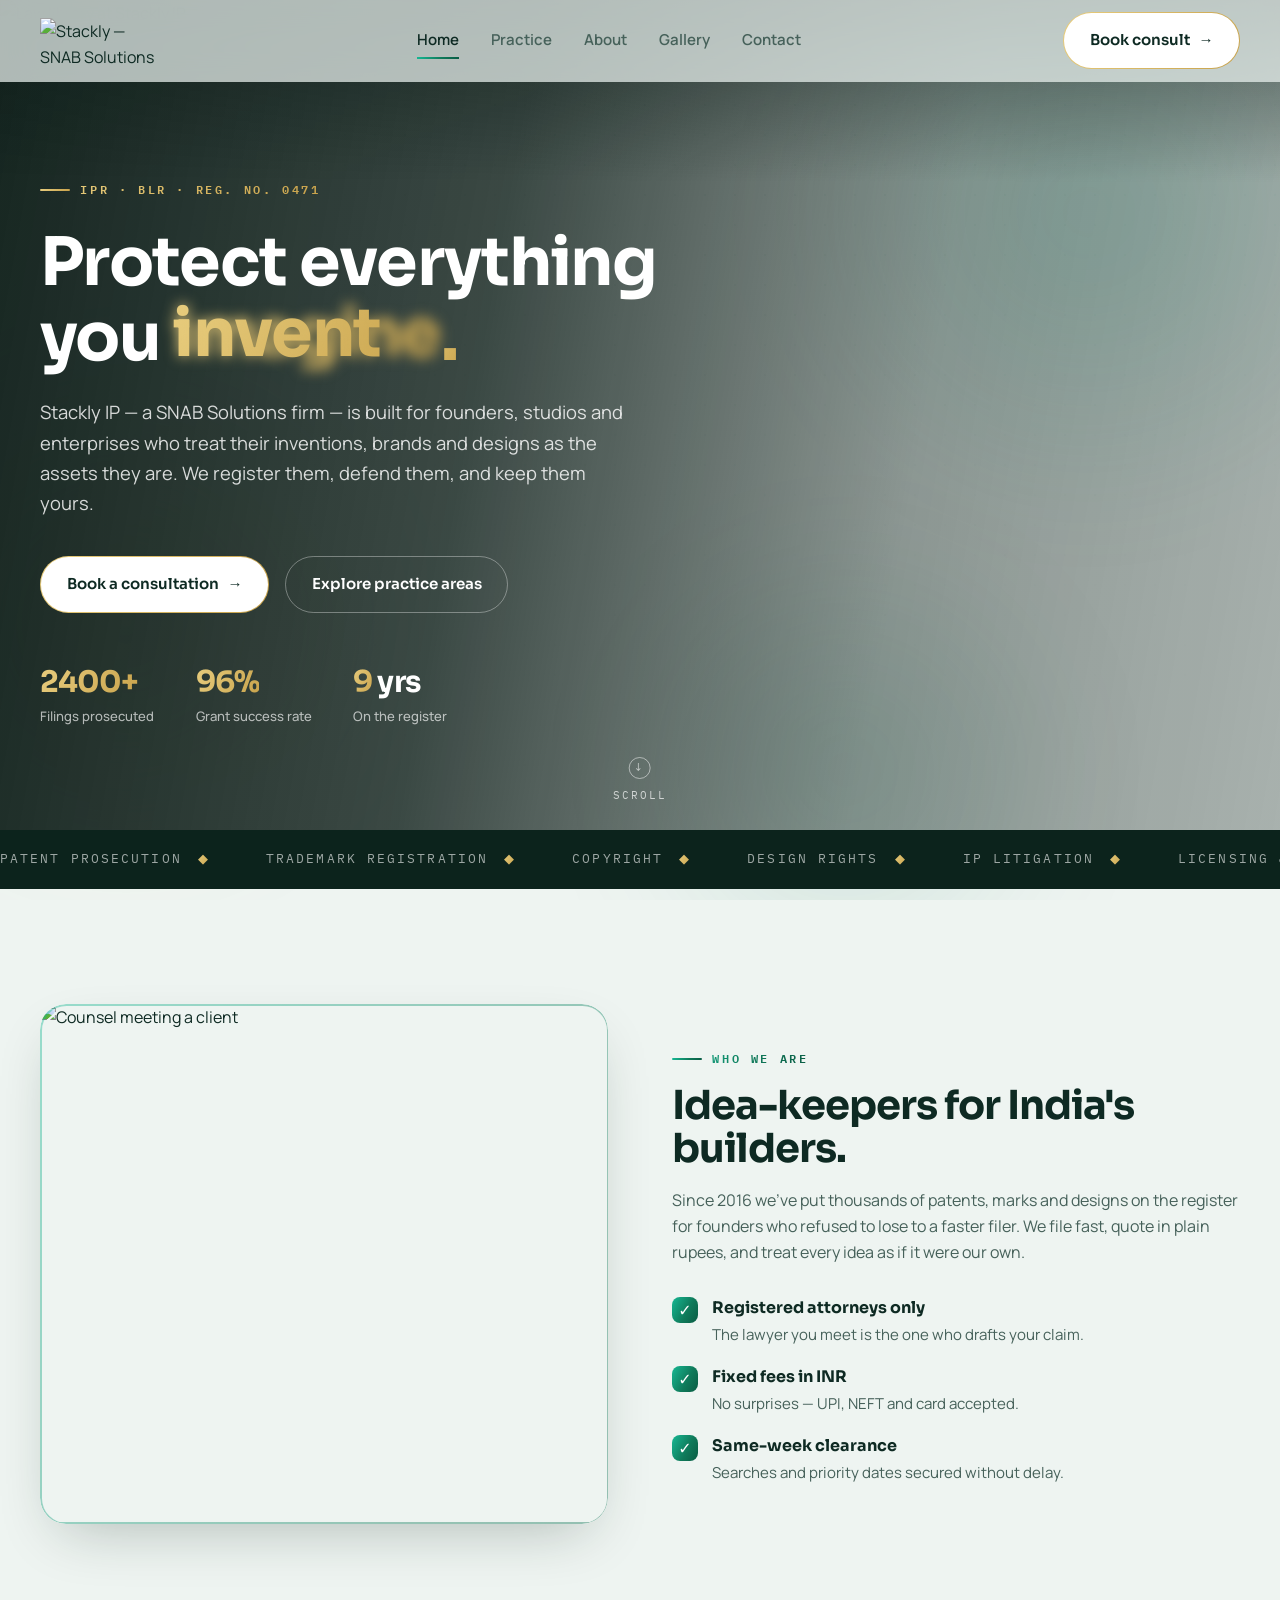
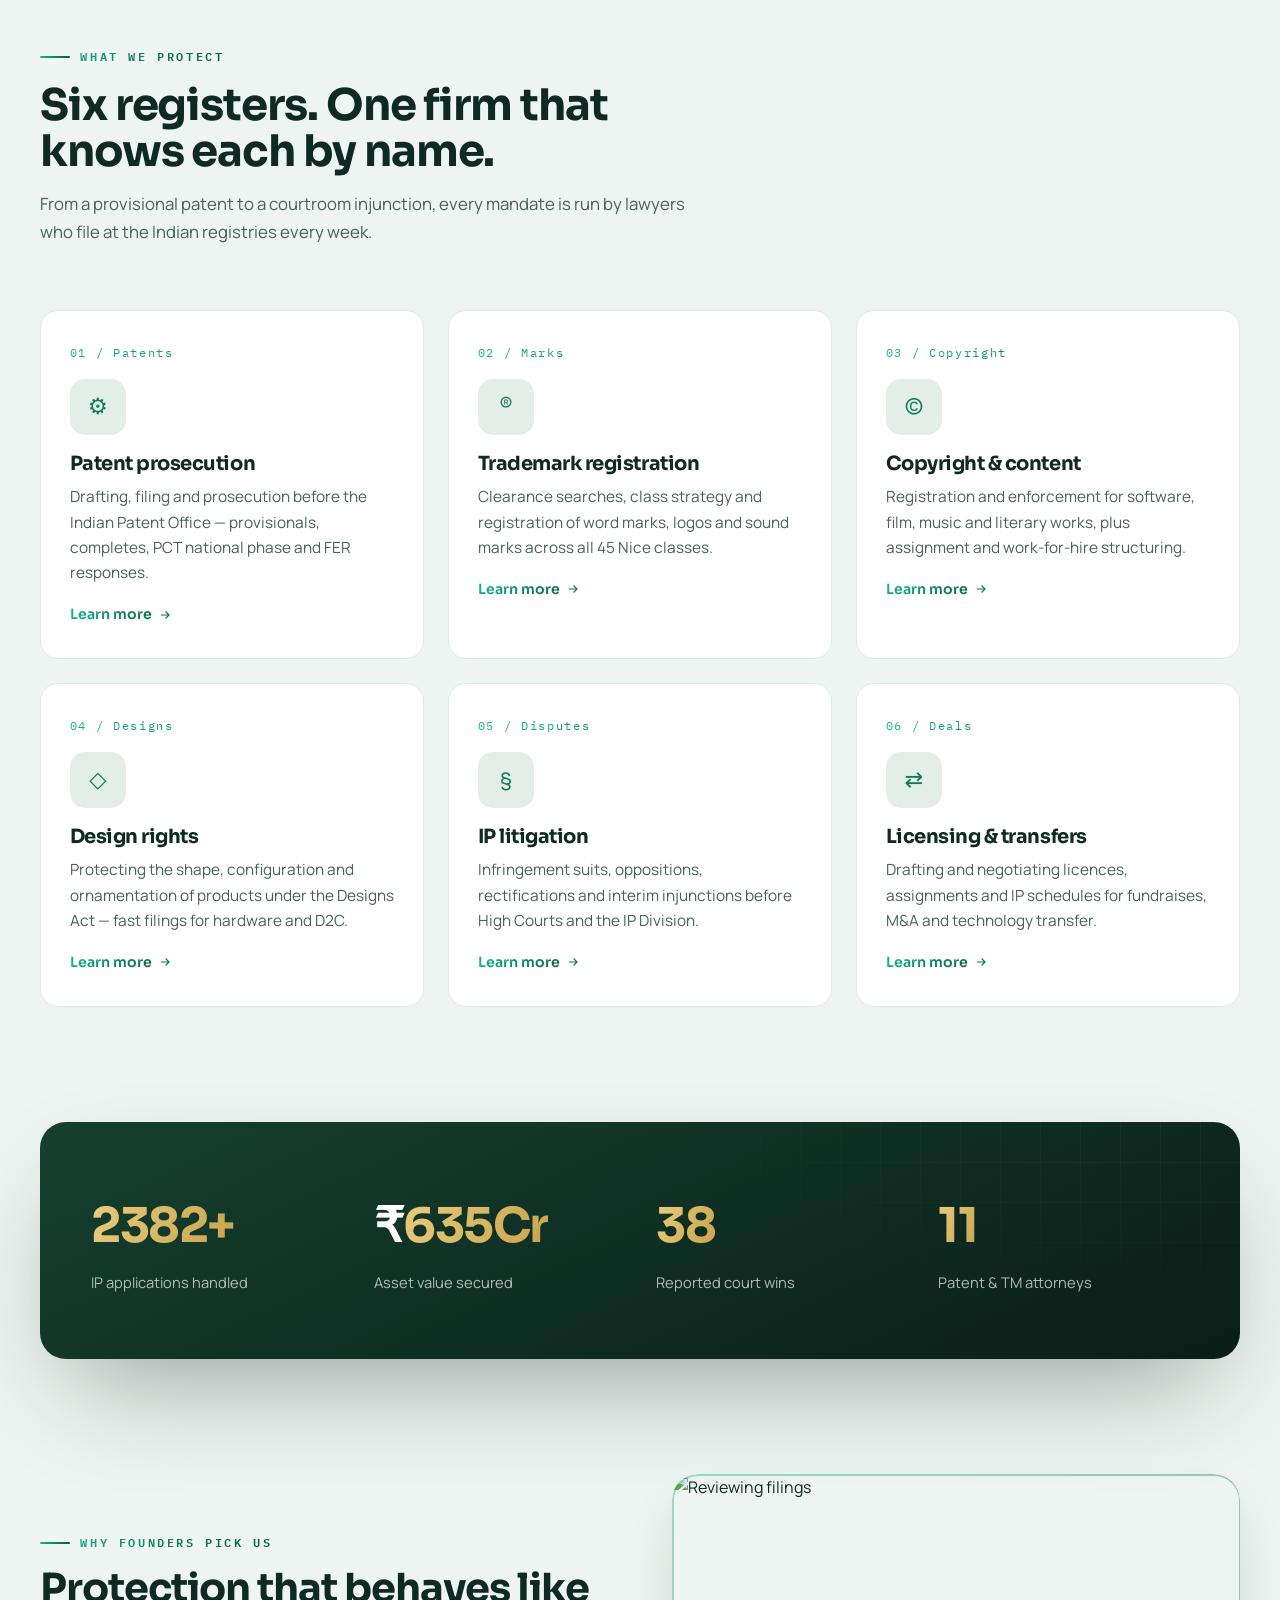
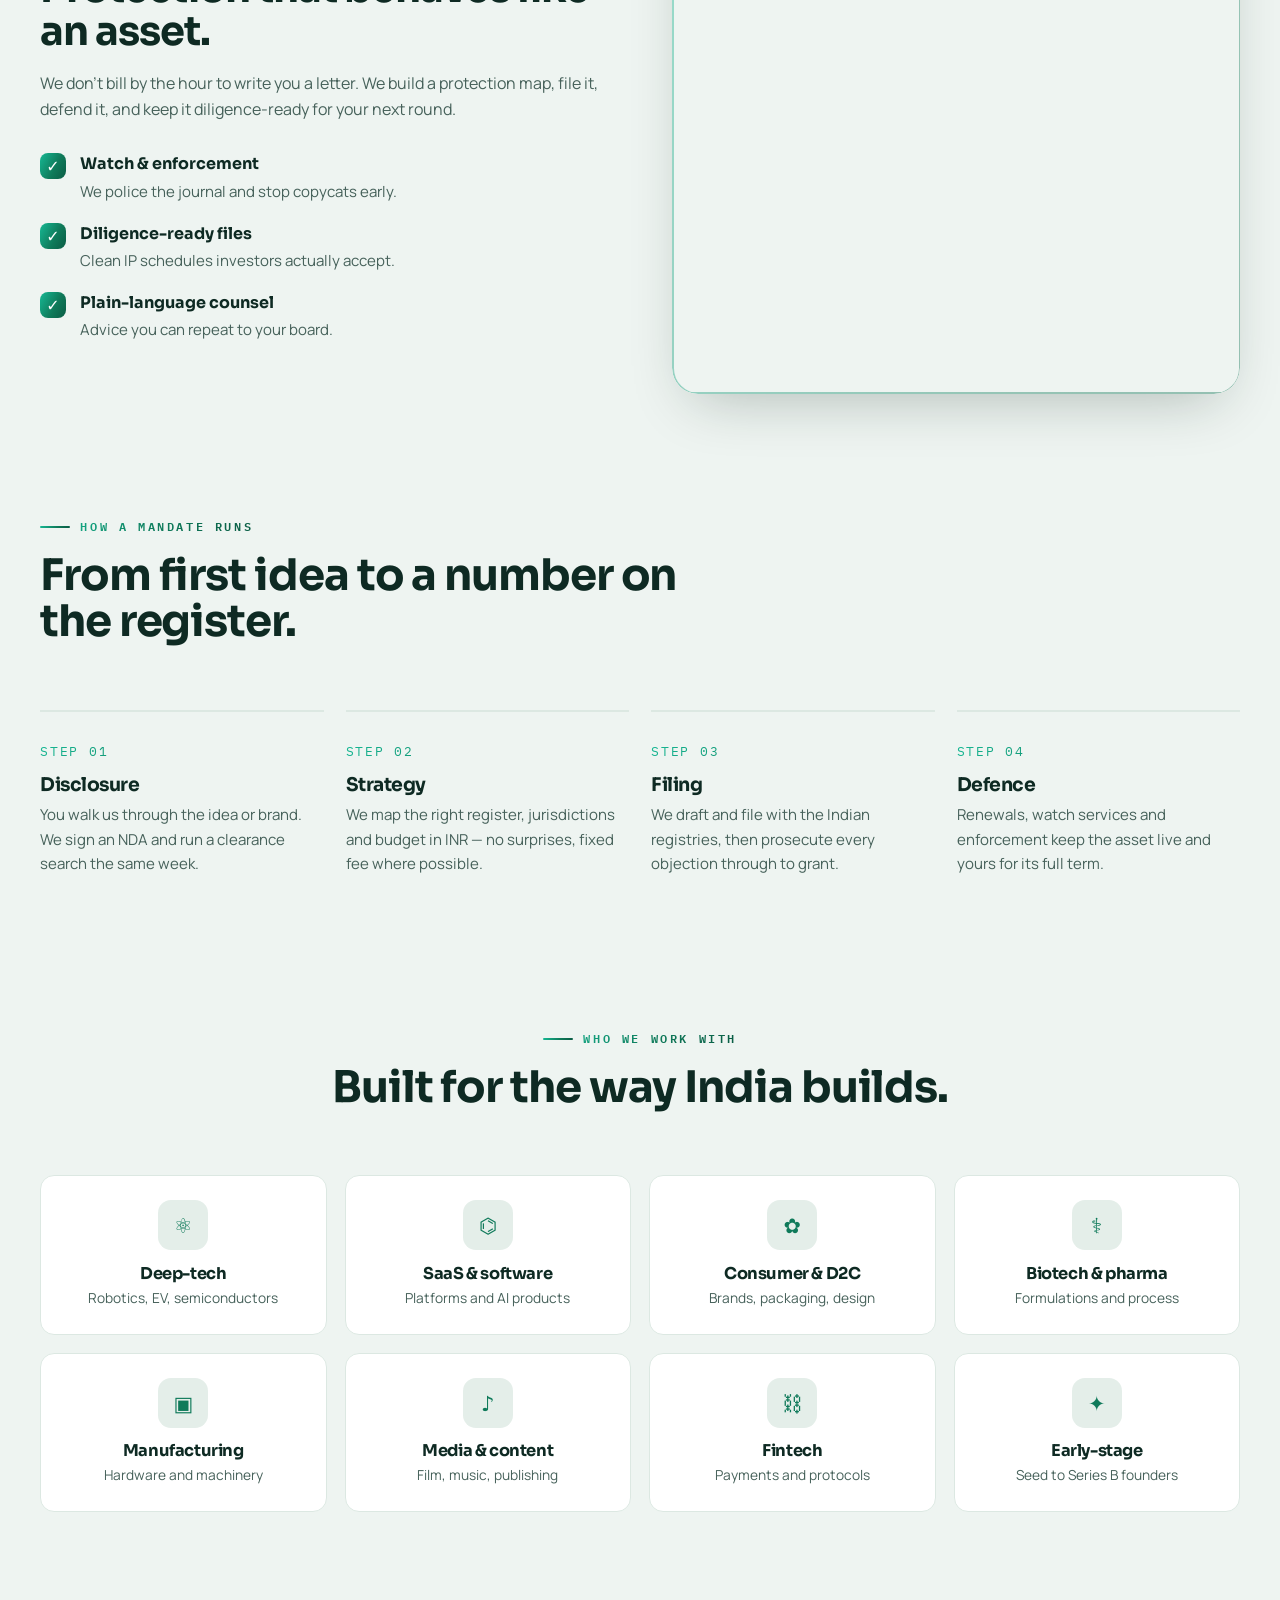
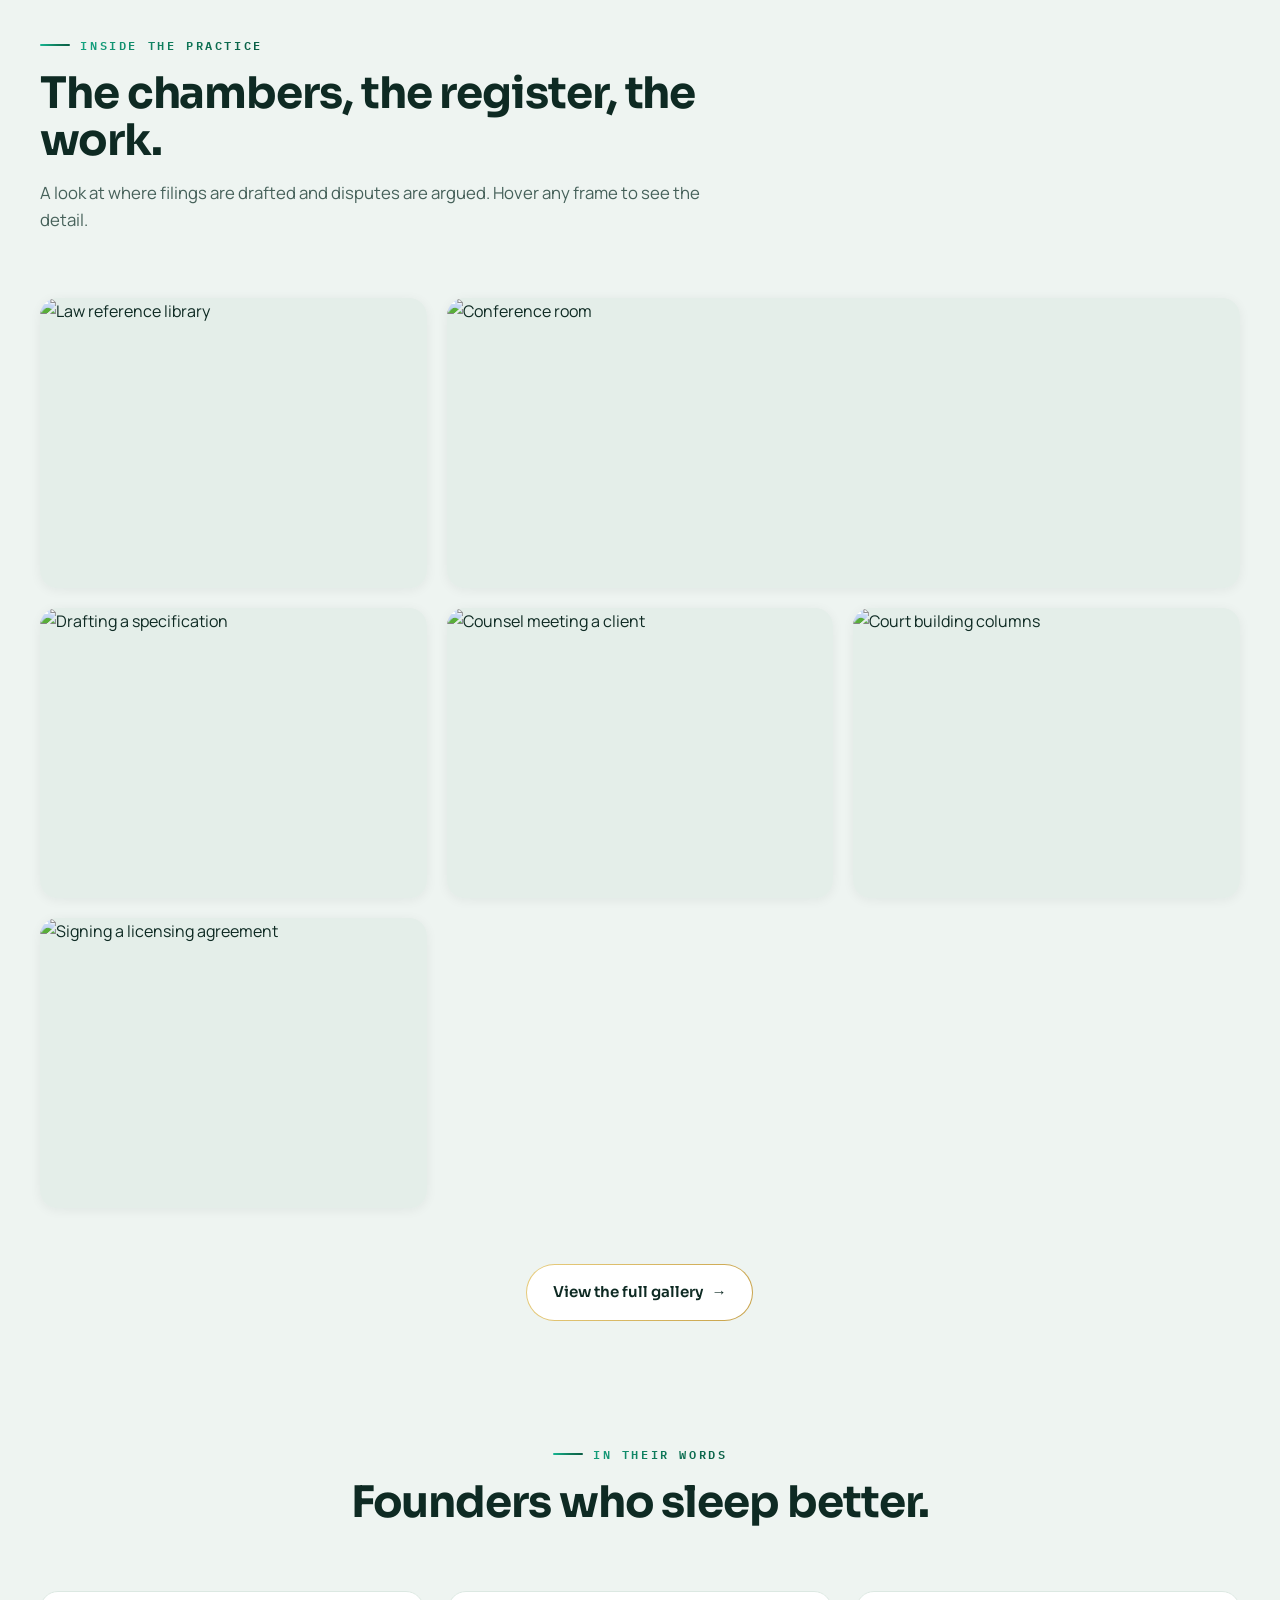
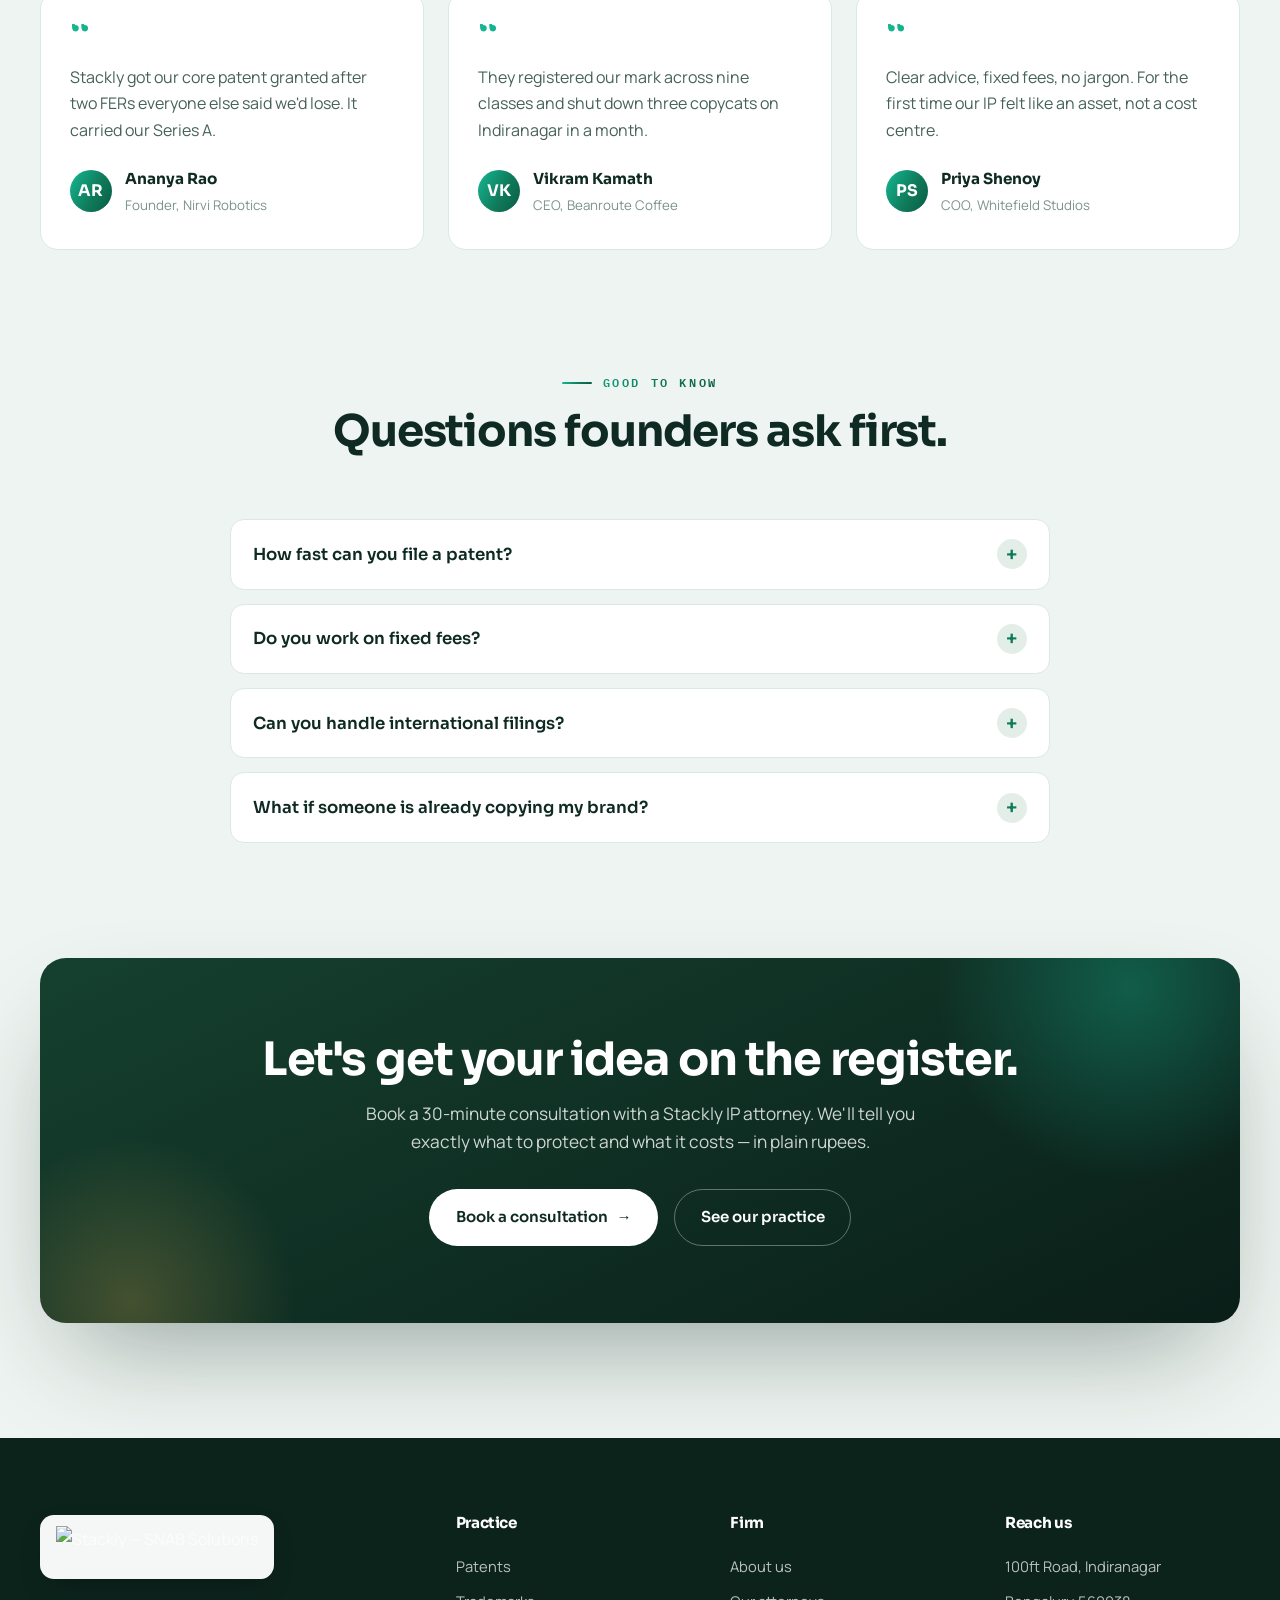
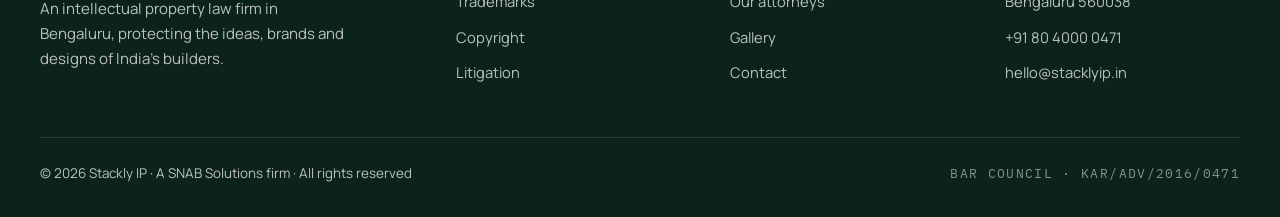
==== index.html @ ae1619d7 "initial commit" ====
<!DOCTYPE html>
<html lang="en">
<head>
<meta charset="UTF-8" />
<meta name="viewport" content="width=device-width, initial-scale=1.0" />
<title>Stackly IP — Intellectual Property Law Firm, Bengaluru</title>
<meta name="description" content="Stackly IP, a SNAB Solutions firm — protecting patents, trademarks, copyright and designs for India's founders and enterprises from Bengaluru." />
<link rel="preconnect" href="https://fonts.googleapis.com" />
<link rel="preconnect" href="https://fonts.gstatic.com" crossorigin />
<link href="https://fonts.googleapis.com/css2?family=Sora:wght@400;600;700;800&family=Manrope:wght@400;500;600;700&family=IBM+Plex+Mono:wght@400;500;600&display=swap" rel="stylesheet" />
<link rel="stylesheet" href="css/styles.css" />
</head>
<body>

<header class="site-header">
  <div class="header-inner">
    <a class="brand" href="index.html" aria-label="Stackly — SNAB Solutions home"><img class="logo" src="https://wsrv.nl/?url=https://snabsolutions.in/wp-content/uploads/2026/02/stackly-snab-solutions.png&w=260&h=104&output=webp&q=80&fit=inside" alt="Stackly — SNAB Solutions" width="115" height="46" /></a>
    <nav class="nav" aria-label="Primary">
      <a href="index.html" class="active">Home</a>
      <a href="practice.html">Practice</a>
      <a href="about.html">About</a>
      <a href="gallery.html">Gallery</a>
      <a href="contact.html">Contact</a>
    </nav>
    <div class="header-cta">
      <a href="contact.html" class="btn btn--gold">Book consult <span class="ico">→</span></a>
      <button class="burger" aria-label="Open menu" aria-expanded="false" aria-controls="mobileNav"><span></span><span></span><span></span></button>
    </div>
  </div>
</header>

<nav class="mobile-nav" id="mobileNav" aria-label="Mobile navigation">
  <span class="mn-orb a"></span><span class="mn-orb b"></span>
  <span class="mn-eyebrow">Stackly IP · Bengaluru</span>
  <div class="mn-links">
    <a href="index.html">Home <span class="num">01</span></a>
    <a href="practice.html">Practice <span class="num">02</span></a>
    <a href="about.html">About <span class="num">03</span></a>
    <a href="gallery.html">Gallery <span class="num">04</span></a>
    <a href="contact.html">Contact <span class="num">05</span></a>
  </div>
  <div class="mn-foot">
    <a href="tel:+918040000471">+91 80 4000 0471</a>
    <a href="mailto:hello@stacklyip.in">hello@stacklyip.in</a>
    <a href="contact.html" class="btn btn--gold">Book a consultation <span class="ico">→</span></a>
  </div>
</nav>

<main>
<!-- 01 · HERO (full image) -->
<section class="hero">
  <div class="hero-bg"><img src="https://wsrv.nl/?url=images.unsplash.com/photo-1589829085413-56de8ae18c73&w=1280&h=820&fit=crop&output=webp&q=62" alt="Law library at Stackly IP" loading="eager" /></div>
  <div class="container hero-grid">
    <div class="hero-copy">
      <span class="eyebrow on-dark hero-tag">IPR · BLR · Reg. No. 0471</span>
      <h1>Protect everything you <span class="rotator" aria-label="imagine"><span class="rw active">imagine</span><span class="rw">invent</span><span class="rw">build</span><span class="rw">brand</span><span class="rw">design</span></span><span class="accent">.</span></h1>
      <p class="lead">Stackly IP — a SNAB Solutions firm — is built for founders, studios and enterprises who treat their inventions, brands and designs as the assets they are. We register them, defend them, and keep them yours.</p>
      <div class="hero-actions">
        <a href="contact.html" class="btn btn--gold">Book a consultation <span class="ico">→</span></a>
        <a href="practice.html" class="btn btn--ghost">Explore practice areas</a>
      </div>
      <div class="hero-trust">
        <div class="trust-item"><div class="num"><span data-count="2400" data-suffix="+">0</span></div><div class="lbl">Filings prosecuted</div></div>
        <div class="trust-item"><div class="num"><span data-count="96" data-suffix="%">0</span></div><div class="lbl">Grant success rate</div></div>
        <div class="trust-item"><div class="num"><span data-count="9">0</span> yrs</div><div class="lbl">On the register</div></div>
      </div>
    </div>
  </div>
  <div class="scroll-cue"><span class="arrow">↓</span> Scroll</div>
</section>

<!-- 02 · STRIP -->
<div class="strip" aria-hidden="true">
  <div class="strip-track">
    <span>Patent Prosecution</span><span>Trademark Registration</span><span>Copyright</span><span>Design Rights</span><span>IP Litigation</span><span>Licensing &amp; Deals</span>
    <span>Patent Prosecution</span><span>Trademark Registration</span><span>Copyright</span><span>Design Rights</span><span>IP Litigation</span><span>Licensing &amp; Deals</span>
  </div>
</div>

<!-- 03 · WHO WE ARE -->
<section class="section-pad">
  <div class="container split">
    <div class="media reveal"><img src="https://wsrv.nl/?url=images.unsplash.com/photo-1556761175-5973dc0f32e7&w=800&h=900&fit=crop&output=webp&q=64" alt="Counsel meeting a client" loading="lazy" /></div>
    <div class="reveal d1">
      <span class="eyebrow">Who we are</span>
      <h2 style="font-size:clamp(1.9rem,3.2vw,2.5rem);margin:1rem 0 1rem">Idea-keepers for India's builders.</h2>
      <p style="color:var(--ink-soft)">Since 2016 we've put thousands of patents, marks and designs on the register for founders who refused to lose to a faster filer. We file fast, quote in plain rupees, and treat every idea as if it were our own.</p>
      <ul class="feature-list">
        <li><span class="tick">✓</span><span><b>Registered attorneys only</b><span class="d">The lawyer you meet is the one who drafts your claim.</span></span></li>
        <li><span class="tick">✓</span><span><b>Fixed fees in INR</b><span class="d">No surprises — UPI, NEFT and card accepted.</span></span></li>
        <li><span class="tick">✓</span><span><b>Same-week clearance</b><span class="d">Searches and priority dates secured without delay.</span></span></li>
      </ul>
    </div>
  </div>
</section>

<!-- 04 · PRACTICE -->
<section class="section-pad" style="padding-top:0">
  <div class="container">
    <div class="sec-head reveal">
      <span class="eyebrow">What we protect</span>
      <h2>Six registers. One firm that knows each by name.</h2>
      <p>From a provisional patent to a courtroom injunction, every mandate is run by lawyers who file at the Indian registries every week.</p>
    </div>
    <div class="practice-grid">
      <article class="p-card reveal"><div class="p-num">01 / Patents</div><div class="p-icon">⚙</div><h3>Patent prosecution</h3><p>Drafting, filing and prosecution before the Indian Patent Office — provisionals, completes, PCT national phase and FER responses.</p><a href="practice.html" class="more">Learn more <svg width="14" height="14" viewBox="0 0 24 24" fill="none" stroke="currentColor" stroke-width="2"><path d="M5 12h14M13 6l6 6-6 6"/></svg></a></article>
      <article class="p-card reveal d1"><div class="p-num">02 / Marks</div><div class="p-icon">®</div><h3>Trademark registration</h3><p>Clearance searches, class strategy and registration of word marks, logos and sound marks across all 45 Nice classes.</p><a href="practice.html" class="more">Learn more <svg width="14" height="14" viewBox="0 0 24 24" fill="none" stroke="currentColor" stroke-width="2"><path d="M5 12h14M13 6l6 6-6 6"/></svg></a></article>
      <article class="p-card reveal d2"><div class="p-num">03 / Copyright</div><div class="p-icon">©</div><h3>Copyright &amp; content</h3><p>Registration and enforcement for software, film, music and literary works, plus assignment and work-for-hire structuring.</p><a href="practice.html" class="more">Learn more <svg width="14" height="14" viewBox="0 0 24 24" fill="none" stroke="currentColor" stroke-width="2"><path d="M5 12h14M13 6l6 6-6 6"/></svg></a></article>
      <article class="p-card reveal"><div class="p-num">04 / Designs</div><div class="p-icon">◇</div><h3>Design rights</h3><p>Protecting the shape, configuration and ornamentation of products under the Designs Act — fast filings for hardware and D2C.</p><a href="practice.html" class="more">Learn more <svg width="14" height="14" viewBox="0 0 24 24" fill="none" stroke="currentColor" stroke-width="2"><path d="M5 12h14M13 6l6 6-6 6"/></svg></a></article>
      <article class="p-card reveal d1"><div class="p-num">05 / Disputes</div><div class="p-icon">§</div><h3>IP litigation</h3><p>Infringement suits, oppositions, rectifications and interim injunctions before High Courts and the IP Division.</p><a href="practice.html" class="more">Learn more <svg width="14" height="14" viewBox="0 0 24 24" fill="none" stroke="currentColor" stroke-width="2"><path d="M5 12h14M13 6l6 6-6 6"/></svg></a></article>
      <article class="p-card reveal d2"><div class="p-num">06 / Deals</div><div class="p-icon">⇄</div><h3>Licensing &amp; transfers</h3><p>Drafting and negotiating licences, assignments and IP schedules for fundraises, M&amp;A and technology transfer.</p><a href="practice.html" class="more">Learn more <svg width="14" height="14" viewBox="0 0 24 24" fill="none" stroke="currentColor" stroke-width="2"><path d="M5 12h14M13 6l6 6-6 6"/></svg></a></article>
    </div>
  </div>
</section>

<!-- 05 · STAT BANNER -->
<section class="section-pad" style="padding-top:0">
  <div class="container">
    <div class="stat-banner reveal">
      <div class="stat"><div class="n"><span data-count="2400" data-suffix="+">0</span></div><div class="t">IP applications handled</div></div>
      <div class="stat"><div class="n">₹<span data-count="640" data-suffix="Cr">0</span></div><div class="t">Asset value secured</div></div>
      <div class="stat"><div class="n"><span data-count="38">0</span></div><div class="t">Reported court wins</div></div>
      <div class="stat"><div class="n"><span data-count="11">0</span></div><div class="t">Patent &amp; TM attorneys</div></div>
    </div>
  </div>
</section>

<!-- 06 · WHY US -->
<section class="section-pad" style="padding-top:0">
  <div class="container split">
    <div class="reveal">
      <span class="eyebrow">Why founders pick us</span>
      <h2 style="font-size:clamp(1.9rem,3.2vw,2.5rem);margin:1rem 0 1rem">Protection that behaves like an asset.</h2>
      <p style="color:var(--ink-soft)">We don't bill by the hour to write you a letter. We build a protection map, file it, defend it, and keep it diligence-ready for your next round.</p>
      <ul class="feature-list">
        <li><span class="tick">✓</span><span><b>Watch &amp; enforcement</b><span class="d">We police the journal and stop copycats early.</span></span></li>
        <li><span class="tick">✓</span><span><b>Diligence-ready files</b><span class="d">Clean IP schedules investors actually accept.</span></span></li>
        <li><span class="tick">✓</span><span><b>Plain-language counsel</b><span class="d">Advice you can repeat to your board.</span></span></li>
      </ul>
    </div>
    <div class="media reveal d1"><img src="https://wsrv.nl/?url=images.unsplash.com/photo-1454165804606-c3d57bc86b40&w=800&h=900&fit=crop&output=webp&q=64" alt="Reviewing filings" loading="lazy" /></div>
  </div>
</section>

<!-- 07 · PROCESS -->
<section class="section-pad" style="padding-top:0">
  <div class="container">
    <div class="sec-head reveal"><span class="eyebrow">How a mandate runs</span><h2>From first idea to a number on the register.</h2></div>
    <div class="steps">
      <div class="step reveal"><div class="s-n">STEP 01</div><h3>Disclosure</h3><p>You walk us through the idea or brand. We sign an NDA and run a clearance search the same week.</p></div>
      <div class="step reveal d1"><div class="s-n">STEP 02</div><h3>Strategy</h3><p>We map the right register, jurisdictions and budget in INR — no surprises, fixed fee where possible.</p></div>
      <div class="step reveal d2"><div class="s-n">STEP 03</div><h3>Filing</h3><p>We draft and file with the Indian registries, then prosecute every objection through to grant.</p></div>
      <div class="step reveal d3"><div class="s-n">STEP 04</div><h3>Defence</h3><p>Renewals, watch services and enforcement keep the asset live and yours for its full term.</p></div>
    </div>
  </div>
</section>

<!-- 08 · INDUSTRIES -->
<section class="section-pad" style="padding-top:0">
  <div class="container">
    <div class="sec-head center reveal"><span class="eyebrow">Who we work with</span><h2>Built for the way India builds.</h2></div>
    <div class="ind-grid">
      <div class="ind reveal"><div class="ic">⚛</div><h3>Deep-tech</h3><p>Robotics, EV, semiconductors</p></div>
      <div class="ind reveal d1"><div class="ic">⌬</div><h3>SaaS &amp; software</h3><p>Platforms and AI products</p></div>
      <div class="ind reveal d2"><div class="ic">✿</div><h3>Consumer &amp; D2C</h3><p>Brands, packaging, design</p></div>
      <div class="ind reveal d3"><div class="ic">⚕</div><h3>Biotech &amp; pharma</h3><p>Formulations and process</p></div>
      <div class="ind reveal"><div class="ic">▣</div><h3>Manufacturing</h3><p>Hardware and machinery</p></div>
      <div class="ind reveal d1"><div class="ic">♪</div><h3>Media &amp; content</h3><p>Film, music, publishing</p></div>
      <div class="ind reveal d2"><div class="ic">⛓</div><h3>Fintech</h3><p>Payments and protocols</p></div>
      <div class="ind reveal d3"><div class="ic">✦</div><h3>Early-stage</h3><p>Seed to Series B founders</p></div>
    </div>
  </div>
</section>

<!-- 09 · GALLERY -->
<section class="section-pad" style="padding-top:0">
  <div class="container">
    <div class="sec-head reveal"><span class="eyebrow">Inside the practice</span><h2>The chambers, the register, the work.</h2><p>A look at where filings are drafted and disputes are argued. Hover any frame to see the detail.</p></div>
    <div class="gallery-grid">
      <figure class="g-item reveal"><img src="https://wsrv.nl/?url=images.unsplash.com/photo-1521587760476-6c12a4b040da&w=700&h=560&fit=crop&output=webp&q=64" alt="Law reference library" loading="lazy" /><span class="g-icon">+</span><figcaption class="g-overlay"><span class="g-tag">No. 01 · Archive</span><h3>The IP archive</h3><p>Nine years of prosecuted files, on the shelf.</p></figcaption></figure>
      <figure class="g-item wide reveal d1"><img src="https://wsrv.nl/?url=images.unsplash.com/photo-1497366811353-6870744d04b2&w=1000&h=560&fit=crop&output=webp&q=64" alt="Conference room" loading="lazy" /><span class="g-icon">+</span><figcaption class="g-overlay"><span class="g-tag">No. 02 · Boardroom</span><h3>Strategy room</h3><p>Where licensing and deal sheets get built.</p></figcaption></figure>
      <figure class="g-item reveal d2"><img src="https://wsrv.nl/?url=images.unsplash.com/photo-1450101499163-c8848c66ca85&w=700&h=560&fit=crop&output=webp&q=64" alt="Drafting a specification" loading="lazy" /><span class="g-icon">+</span><figcaption class="g-overlay"><span class="g-tag">No. 03 · Drafting</span><h3>Specification desk</h3><p>Claims drafted, line by line.</p></figcaption></figure>
      <figure class="g-item reveal"><img src="https://wsrv.nl/?url=images.unsplash.com/photo-1556761175-5973dc0f32e7&w=700&h=560&fit=crop&output=webp&q=64" alt="Counsel meeting a client" loading="lazy" /><span class="g-icon">+</span><figcaption class="g-overlay"><span class="g-tag">No. 04 · Counsel</span><h3>Client counsel</h3><p>Founders, briefed in plain language.</p></figcaption></figure>
      <figure class="g-item reveal d1"><img src="https://wsrv.nl/?url=images.unsplash.com/photo-1589994965851-a8f479c573a9&w=700&h=560&fit=crop&output=webp&q=64" alt="Court building columns" loading="lazy" /><span class="g-icon">+</span><figcaption class="g-overlay"><span class="g-tag">No. 05 · Litigation</span><h3>Before the bench</h3><p>Injunctions argued at the IP Division.</p></figcaption></figure>
      <figure class="g-item reveal d2"><img src="https://wsrv.nl/?url=images.unsplash.com/photo-1551836022-d5d88e9218df&w=700&h=560&fit=crop&output=webp&q=64" alt="Signing a licensing agreement" loading="lazy" /><span class="g-icon">+</span><figcaption class="g-overlay"><span class="g-tag">No. 06 · Deals</span><h3>Licence signed</h3><p>IP that moves from idea to revenue.</p></figcaption></figure>
    </div>
    <div class="gallery-cta"><a href="gallery.html" class="btn btn--gold">View the full gallery <span class="ico">→</span></a></div>
  </div>
</section>

<!-- 10 · TESTIMONIALS -->
<section class="section-pad" style="padding-top:0">
  <div class="container">
    <div class="sec-head center reveal"><span class="eyebrow">In their words</span><h2>Founders who sleep better.</h2></div>
    <div class="quotes">
      <figure class="quote reveal"><div class="mark">&ldquo;</div><p>Stackly got our core patent granted after two FERs everyone else said we'd lose. It carried our Series A.</p><figcaption class="who"><span class="av">AR</span><span><b>Ananya Rao</b><small>Founder, Nirvi Robotics</small></span></figcaption></figure>
      <figure class="quote reveal d1"><div class="mark">&ldquo;</div><p>They registered our mark across nine classes and shut down three copycats on Indiranagar in a month.</p><figcaption class="who"><span class="av">VK</span><span><b>Vikram Kamath</b><small>CEO, Beanroute Coffee</small></span></figcaption></figure>
      <figure class="quote reveal d2"><div class="mark">&ldquo;</div><p>Clear advice, fixed fees, no jargon. For the first time our IP felt like an asset, not a cost centre.</p><figcaption class="who"><span class="av">PS</span><span><b>Priya Shenoy</b><small>COO, Whitefield Studios</small></span></figcaption></figure>
    </div>
  </div>
</section>

<!-- 11 · FAQ -->
<section class="section-pad" style="padding-top:0">
  <div class="container">
    <div class="sec-head center reveal"><span class="eyebrow">Good to know</span><h2>Questions founders ask first.</h2></div>
    <div class="faq reveal">
      <div class="faq-item"><button class="faq-q">How fast can you file a patent? <span class="faq-ic">+</span></button><div class="faq-a"><div><p>A provisional specification to lock your priority date can usually be drafted and filed within five to seven working days of disclosure, often faster for urgent matters.</p></div></div></div>
      <div class="faq-item"><button class="faq-q">Do you work on fixed fees? <span class="faq-ic">+</span></button><div class="faq-a"><div><p>Wherever the scope allows, yes — quoted upfront in rupees and exclusive of government charges. Litigation and complex prosecution are scoped per stage so you always know the next cost.</p></div></div></div>
      <div class="faq-item"><button class="faq-q">Can you handle international filings? <span class="faq-ic">+</span></button><div class="faq-a"><div><p>We file PCT national-phase applications into India and coordinate with a vetted network of foreign associates for filings abroad through a single point of contact.</p></div></div></div>
      <div class="faq-item"><button class="faq-q">What if someone is already copying my brand? <span class="faq-ic">+</span></button><div class="faq-a"><div><p>We can move quickly on cease-and-desist notices, oppositions and interim injunctions before the High Court IP Division to stop infringement while your registration proceeds.</p></div></div></div>
    </div>
  </div>
</section>

<!-- 12 · CTA -->
<section class="container">
  <div class="cta-band reveal">
    <h2>Let's get your idea on the register.</h2>
    <p>Book a 30-minute consultation with a Stackly IP attorney. We'll tell you exactly what to protect and what it costs — in plain rupees.</p>
    <div class="hero-actions">
      <a href="contact.html" class="btn btn--light">Book a consultation <span class="ico">→</span></a>
      <a href="practice.html" class="btn btn--ghost">See our practice</a>
    </div>
  </div>
</section>
</main>

<footer class="site-footer">
  <div class="container">
    <div class="foot-grid">
      <div class="foot-about">
        <div class="foot-logo-plate"><img class="logo" src="https://wsrv.nl/?url=https://snabsolutions.in/wp-content/uploads/2026/02/stackly-snab-solutions.png&w=260&h=104&output=webp&q=80&fit=inside" alt="Stackly — SNAB Solutions" /></div>
        <p>An intellectual property law firm in Bengaluru, protecting the ideas, brands and designs of India's builders.</p>
      </div>
      <div class="foot-col"><h4>Practice</h4><a href="practice.html">Patents</a><a href="practice.html">Trademarks</a><a href="practice.html">Copyright</a><a href="practice.html">Litigation</a></div>
      <div class="foot-col"><h4>Firm</h4><a href="about.html">About us</a><a href="about.html">Our attorneys</a><a href="gallery.html">Gallery</a><a href="contact.html">Contact</a></div>
      <div class="foot-col"><h4>Reach us</h4><a href="contact.html">100ft Road, Indiranagar</a><a href="contact.html">Bengaluru 560038</a><a href="tel:+918040000471">+91 80 4000 0471</a><a href="mailto:hello@stacklyip.in">hello@stacklyip.in</a></div>
    </div>
    <div class="foot-bottom">
      <span>© <span data-year>2025</span> Stackly IP · A SNAB Solutions firm · All rights reserved</span>
      <span class="reg">BAR COUNCIL · KAR/ADV/2016/0471</span>
    </div>
  </div>
</footer>
<script src="js/main.js"></script>
</body>
</html>
---- css/styles.css ----
/* =========================================================
   STACKLY IP — Emerald edition
   Premium · animated mist background · full-image heroes
   ========================================================= */
:root{
  --ink:#0E2A23;
  --ink-soft:#46615A;
  --ink-faint:#7C928B;
  --mist:#EEF4F1;
  --mist-2:#E4EEE9;
  --paper:#FFFFFF;
  --line:#DCE8E2;
  --line-soft:#E8F0EC;

  --forest:#0C231C;
  --forest-2:#143A2E;

  --emerald:#0F7A5A;
  --emerald-deep:#0A5C44;
  --teal:#16B894;
  --gold:#C8A24B;
  --gold-lite:#E8CD7E;

  --grad-emerald:linear-gradient(118deg,#16B894 0%,#0F7A5A 58%,#0A5C44 100%);
  --grad-emerald-flow:linear-gradient(118deg,#16B894,#0F7A5A,#0A5C44,#16B894);
  --grad-gold:linear-gradient(118deg,#E8CD7E,#C8A24B);
  --grad-forest:linear-gradient(155deg,#15402F 0%,#0A1E18 100%);

  --header-h:82px;
  --section-pad:clamp(80px,9vw,140px);
  --container:1200px;
  --radius:18px;
  --radius-lg:26px;

  --shadow-sm:0 2px 12px rgba(12,35,28,.06);
  --shadow:0 22px 60px -22px rgba(12,35,28,.30);
  --shadow-lg:0 48px 110px -34px rgba(12,35,28,.42);
  --glow:0 18px 46px -16px rgba(15,122,90,.5);

  --ease:cubic-bezier(.2,.7,.2,1);
  --ease-back:cubic-bezier(.34,1.56,.64,1);
}
*{margin:0;padding:0;box-sizing:border-box}
html{scroll-behavior:smooth}
body{font-family:'Manrope',system-ui,sans-serif;background:var(--mist);color:var(--ink);line-height:1.65;-webkit-font-smoothing:antialiased;overflow-x:hidden;position:relative}
img{display:block;max-width:100%}
a{color:inherit;text-decoration:none}
ul{list-style:none}
h1,h2,h3,h4{font-family:'Sora',sans-serif;line-height:1.07;letter-spacing:-.025em;font-weight:700}
.container{width:min(100% - 40px,var(--container));margin-inline:auto}
.section-pad{padding:var(--section-pad) 0}

/* ---------- Animated mist background (different bg design) ---------- */
.site-bg{position:fixed;inset:0;z-index:-2;overflow:hidden;pointer-events:none;background:var(--mist)}
.site-bg::before{content:"";position:absolute;inset:0;background-image:radial-gradient(rgba(15,122,90,.05) 1px,transparent 1px);background-size:30px 30px;
  -webkit-mask:radial-gradient(120% 120% at 50% 0,#000,transparent 75%);mask:radial-gradient(120% 120% at 50% 0,#000,transparent 75%)}
.site-bg .orb{position:absolute;border-radius:50%;filter:blur(70px);opacity:.42;will-change:transform}
.site-bg .o1{width:50vw;height:50vw;max-width:680px;max-height:680px;top:-12%;right:-10%;background:radial-gradient(circle,rgba(22,184,148,.5),transparent 66%);animation:drift1 24s var(--ease) infinite alternate}
.site-bg .o2{width:44vw;height:44vw;max-width:560px;max-height:560px;top:38%;left:-12%;background:radial-gradient(circle,rgba(200,162,75,.42),transparent 66%);animation:drift2 30s var(--ease) infinite alternate}
.site-bg .o3{width:40vw;height:40vw;max-width:520px;max-height:520px;bottom:-14%;right:14%;background:radial-gradient(circle,rgba(15,122,90,.42),transparent 66%);animation:drift3 26s var(--ease) infinite alternate}
@keyframes drift1{to{transform:translate(-70px,60px) scale(1.18)}}
@keyframes drift2{to{transform:translate(80px,-50px) scale(1.12)}}
@keyframes drift3{to{transform:translate(-50px,-70px) scale(1.22)}}
@keyframes gradient-flow{to{background-position:300% 0}}
@keyframes spin-slow{to{transform:rotate(360deg)}}
@keyframes float-bob{50%{transform:translateY(-9px)}}
@keyframes scroll-x{to{transform:translateX(-50%)}}
@keyframes pulse-ring{0%{transform:scale(.85);opacity:.7}70%{transform:scale(1.45);opacity:0}100%{opacity:0}}
@keyframes bob-down{0%,100%{transform:translateY(0)}50%{transform:translateY(8px)}}

/* ---------- Utility ---------- */
.scroll-progress{position:fixed;top:0;left:0;height:3px;width:0;z-index:200;background:var(--grad-emerald-flow);background-size:300% 100%;animation:gradient-flow 6s linear infinite;box-shadow:0 0 12px rgba(22,184,148,.5)}
.cursor-glow{position:fixed;top:0;left:0;width:440px;height:440px;border-radius:50%;pointer-events:none;z-index:1;transform:translate(-50%,-50%);background:radial-gradient(circle,rgba(15,122,90,.14),rgba(200,162,75,.07) 42%,transparent 68%);mix-blend-mode:multiply;opacity:0;transition:opacity .4s;will-change:transform}

.eyebrow{font-family:'IBM Plex Mono',monospace;font-size:.74rem;letter-spacing:.22em;text-transform:uppercase;font-weight:600;display:inline-flex;align-items:center;gap:.65rem;background:var(--grad-emerald);-webkit-background-clip:text;background-clip:text;color:transparent}
.eyebrow::before{content:"";width:30px;height:2px;border-radius:2px;background:var(--grad-emerald);display:inline-block}
.eyebrow.on-dark{background:var(--grad-gold);-webkit-background-clip:text;background-clip:text}
.eyebrow.on-dark::before{background:var(--grad-gold)}

/* ---------- Buttons ---------- */
.btn{--b-bg:var(--ink);--b-fg:#fff;position:relative;display:inline-flex;align-items:center;gap:.55rem;font-family:'Sora',sans-serif;font-weight:600;font-size:.94rem;padding:.95rem 1.6rem;border-radius:60px;background:var(--b-bg);color:var(--b-fg);border:1px solid transparent;cursor:pointer;overflow:hidden;isolation:isolate;transition:transform .35s var(--ease),box-shadow .4s var(--ease),color .35s var(--ease);will-change:transform}
.btn .ico{transition:transform .4s var(--ease)}
.btn:hover{transform:translateY(-3px);box-shadow:var(--glow)}
.btn:hover .ico{transform:translateX(5px)}
.btn::before{content:"";position:absolute;inset:0;z-index:-1;background:var(--grad-emerald-flow);background-size:300% 100%;transform:translate(var(--fx,0),var(--fy,105%));transition:transform .45s var(--ease);animation:gradient-flow 5s linear infinite}
.btn:hover::before{transform:translate(0,0)}
.btn::after{content:"";position:absolute;top:0;left:-120%;width:60%;height:100%;z-index:-1;background:linear-gradient(100deg,transparent,rgba(255,255,255,.5),transparent);transform:skewX(-18deg);transition:left .7s var(--ease)}
.btn:hover::after{left:160%}
.btn--out{--b-fg:var(--ink);background:linear-gradient(var(--paper),var(--paper)) padding-box,var(--grad-emerald) border-box;border:1.6px solid transparent}
.btn--out:hover{color:#fff}
.btn--ghost{--b-bg:transparent;--b-fg:#fff;border-color:rgba(255,255,255,.35)}
.btn--ghost::before{background:#fff;animation:none}
.btn--ghost:hover{color:var(--ink)}
.btn--gold{--b-bg:transparent;--b-fg:var(--ink);background:linear-gradient(var(--paper),var(--paper)) padding-box,var(--grad-gold) border-box;border:1.6px solid transparent}
.btn--gold::before{background:var(--grad-gold)}
.btn--gold:hover{color:var(--ink)}
.btn--light{--b-bg:#fff;--b-fg:var(--ink)}
.btn--light:hover{color:#fff}

/* ---------- Header ---------- */
.site-header{position:fixed;top:0;left:0;right:0;z-index:100;height:var(--header-h);display:flex;align-items:center;background:rgba(238,244,241,.72);backdrop-filter:blur(16px) saturate(1.3);-webkit-backdrop-filter:blur(16px) saturate(1.3);border-bottom:1px solid transparent;transition:border-color .3s,box-shadow .3s,background .3s}
.site-header.scrolled{border-color:var(--line);box-shadow:0 10px 36px -24px rgba(12,35,28,.5)}
.header-inner{width:min(100% - 40px,var(--container));margin-inline:auto;display:flex;align-items:center;justify-content:space-between;gap:1rem}
.brand{display:flex;align-items:center;flex-shrink:0}
.logo{height:46px;width:auto;display:block;object-fit:contain}
.nav{display:flex;align-items:center;gap:2rem}
.nav a{font-size:.94rem;font-weight:600;color:var(--ink-soft);position:relative;padding:.2rem 0;transition:color .25s}
.nav a::after{content:"";position:absolute;left:0;bottom:-3px;height:2px;width:0;background:var(--grad-emerald);transition:width .3s var(--ease)}
.nav a:hover,.nav a.active{color:var(--ink)}
.nav a:hover::after,.nav a.active::after{width:100%}
.header-cta{display:flex;align-items:center;gap:.8rem}
.burger{display:none;width:48px;height:48px;border-radius:13px;border:1px solid var(--line);background:var(--paper);cursor:pointer;position:relative;flex-shrink:0;z-index:130;transition:box-shadow .3s}
.burger span{position:absolute;left:50%;top:50%;width:22px;height:2px;background:var(--ink);border-radius:2px;transition:transform .35s var(--ease),opacity .25s,background .3s}
.burger span:nth-child(1){transform:translate(-50%,-7px)}
.burger span:nth-child(3){transform:translate(-50%,7px)}
body.nav-open .burger{border-color:rgba(255,255,255,.4);background:rgba(255,255,255,.08)}
body.nav-open .burger span{background:#fff}
body.nav-open .burger span:nth-child(1){transform:translate(-50%,0) rotate(45deg)}
body.nav-open .burger span:nth-child(2){opacity:0}
body.nav-open .burger span:nth-child(3){transform:translate(-50%,0) rotate(-45deg)}
body.nav-open .site-header{background:transparent;border-color:transparent;box-shadow:none;z-index:130}
.site-header .brand{transition:opacity .3s}
body.nav-open .site-header .brand{opacity:0;pointer-events:none}

/* ---------- Full-screen hamburger menu ---------- */
.mobile-nav{position:fixed;inset:0;width:100%;height:100dvh;z-index:115;background:var(--grad-forest);color:#fff;display:flex;flex-direction:column;justify-content:center;padding:0 8vw;overflow:hidden;opacity:0;visibility:hidden;clip-path:circle(0% at calc(100% - 46px) 46px);transition:clip-path .6s var(--ease),opacity .3s,visibility .3s}
body.nav-open .mobile-nav{opacity:1;visibility:visible;clip-path:circle(150% at calc(100% - 46px) 46px)}
.mobile-nav .aurora .orb,.mobile-nav .orb{opacity:.3}
.mn-orb{position:absolute;border-radius:50%;filter:blur(80px);opacity:.4}
.mn-orb.a{width:50vw;height:50vw;top:-10%;right:-10%;background:radial-gradient(circle,rgba(22,184,148,.6),transparent 65%)}
.mn-orb.b{width:40vw;height:40vw;bottom:-10%;left:-10%;background:radial-gradient(circle,rgba(200,162,75,.5),transparent 65%)}
.mn-eyebrow{position:relative;z-index:1;font-family:'IBM Plex Mono',monospace;font-size:.72rem;letter-spacing:.24em;text-transform:uppercase;color:var(--gold-lite);margin-bottom:1.6rem}
.mn-links{position:relative;z-index:1;display:flex;flex-direction:column;gap:.2rem;margin-bottom:2.4rem}
.mn-links a{font-family:'Sora',sans-serif;font-size:clamp(2rem,9vw,3.4rem);font-weight:700;letter-spacing:-.03em;color:#fff;display:flex;align-items:baseline;gap:1rem;padding:.35rem 0;opacity:0;transform:translateY(24px);transition:color .3s}
body.nav-open .mn-links a{animation:mn-in .55s var(--ease) forwards}
body.nav-open .mn-links a:nth-child(1){animation-delay:.18s}
body.nav-open .mn-links a:nth-child(2){animation-delay:.26s}
body.nav-open .mn-links a:nth-child(3){animation-delay:.34s}
body.nav-open .mn-links a:nth-child(4){animation-delay:.42s}
body.nav-open .mn-links a:nth-child(5){animation-delay:.50s}
@keyframes mn-in{to{opacity:1;transform:none}}
.mn-links a .num{font-family:'IBM Plex Mono',monospace;font-size:.9rem;background:var(--grad-gold);-webkit-background-clip:text;background-clip:text;color:transparent}
.mn-links a:hover{color:var(--gold-lite)}
.mn-foot{position:relative;z-index:1;display:flex;flex-wrap:wrap;gap:1.4rem 2.4rem;align-items:center;color:rgba(255,255,255,.7);font-size:.92rem;opacity:0;transform:translateY(20px)}
body.nav-open .mn-foot{animation:mn-in .55s var(--ease) .58s forwards}
.mn-foot a{color:#fff}
.mn-foot .btn{margin-left:auto;--b-bg:#fff;--b-fg:var(--ink);background:#fff;border-color:transparent}
.mn-foot .btn::before{background:var(--grad-gold)}
.mn-foot .btn:hover{color:var(--ink)}

/* ---------- Full-image HERO ---------- */
.hero{position:relative;min-height:clamp(580px,84vh,780px);display:flex;align-items:center;overflow:hidden;padding-top:calc(var(--header-h) + clamp(56px,7vw,104px));padding-bottom:clamp(72px,8vw,120px)}
.hero.hero--sm{min-height:clamp(440px,58vh,560px);padding-bottom:clamp(56px,6vw,88px)}
.hero-bg{position:absolute;inset:0;z-index:0}
.hero-bg img{width:100%;height:100%;object-fit:cover;animation:hero-zoom 14s ease-out forwards}
@keyframes hero-zoom{from{transform:scale(1.12)}to{transform:scale(1)}}
.hero-bg::after{content:"";position:absolute;inset:0;background:linear-gradient(100deg,rgba(8,24,19,.94) 0%,rgba(8,24,19,.78) 38%,rgba(8,24,19,.42) 70%,rgba(8,24,19,.30) 100%)}
.hero-bg::before{content:"";position:absolute;inset:0;z-index:1;background:linear-gradient(180deg,rgba(8,24,19,.55),transparent 22%)}
.hero-grid{position:relative;z-index:2;display:grid;grid-template-columns:1.1fr;gap:clamp(36px,5vw,72px);align-items:center;color:#fff}
.hero-copy{max-width:680px}
.hero-tag{margin-bottom:1.7rem}
.hero h1{font-size:clamp(2.6rem,5.2vw,4.3rem);margin-bottom:1.5rem;color:#fff}
.hero h1 .accent{background:var(--grad-gold);-webkit-background-clip:text;background-clip:text;color:transparent}
.hero p.lead{font-size:1.15rem;color:rgba(255,255,255,.82);margin-bottom:2.3rem;max-width:54ch}
.hero-actions{display:flex;flex-wrap:wrap;gap:1rem;margin-bottom:2.8rem}
.hero-trust{display:flex;gap:2.6rem;flex-wrap:wrap}
.trust-item .num{font-family:'Sora',sans-serif;font-size:1.85rem;font-weight:700;letter-spacing:-.03em;color:#fff}
.trust-item .num span{background:var(--grad-gold);-webkit-background-clip:text;background-clip:text;color:transparent}
.trust-item .lbl{font-size:.82rem;color:rgba(255,255,255,.66);font-weight:500}
.scroll-cue{position:absolute;left:50%;bottom:26px;z-index:2;transform:translateX(-50%);color:rgba(255,255,255,.7);font-family:'IBM Plex Mono',monospace;font-size:.66rem;letter-spacing:.2em;text-transform:uppercase;display:flex;flex-direction:column;align-items:center;gap:.5rem}
.scroll-cue .arrow{width:22px;height:22px;border:1px solid rgba(255,255,255,.5);border-radius:50%;display:grid;place-items:center;animation:bob-down 1.8s ease-in-out infinite}

/* rotating word */
.rotator{display:inline-grid;vertical-align:bottom;padding-bottom:.06em}
.rotator .rw{grid-area:1/1;opacity:0;transform:translateY(46%) rotateX(-50deg);filter:blur(7px);transition:opacity .55s var(--ease),transform .6s var(--ease),filter .55s var(--ease);background:var(--grad-gold);-webkit-background-clip:text;background-clip:text;color:transparent}
.rotator .rw.active{opacity:1;transform:none;filter:none}

/* ---------- Marquee strip ---------- */
.strip{background:var(--forest);color:#fff;padding:1.15rem 0;overflow:hidden;position:relative}
.strip-track{display:flex;gap:3.5rem;white-space:nowrap;animation:scroll-x 26s linear infinite;width:max-content}
.strip-track span{font-family:'IBM Plex Mono',monospace;font-size:.82rem;letter-spacing:.16em;text-transform:uppercase;color:rgba(255,255,255,.6);display:inline-flex;align-items:center;gap:1rem}
.strip-track span::after{content:"◆";background:var(--grad-gold);-webkit-background-clip:text;background-clip:text;color:transparent}

/* ---------- Section head ---------- */
.sec-head{max-width:660px;margin-bottom:clamp(40px,5vw,64px)}
.sec-head.center{margin-inline:auto;text-align:center}
.sec-head h2{font-size:clamp(1.95rem,3.4vw,2.8rem);margin:1rem 0 .9rem}
.sec-head p{color:var(--ink-soft);font-size:1.05rem}

/* ---------- Cards ---------- */
.practice-grid{display:grid;grid-template-columns:repeat(3,1fr);gap:24px}
.p-card{position:relative;background:var(--paper);border:1px solid var(--line);border-radius:var(--radius);padding:2rem 1.8rem;overflow:hidden;transition:transform .25s var(--ease),box-shadow .4s var(--ease),border-color .4s var(--ease);transform-style:preserve-3d;will-change:transform}
.p-card::before{content:"";position:absolute;left:0;top:0;height:3px;width:0;background:var(--grad-emerald);transition:width .45s var(--ease)}
.p-card .glare{position:absolute;inset:0;pointer-events:none;opacity:0;transition:opacity .3s;background:radial-gradient(380px circle at var(--mx,50%) var(--my,0%),rgba(15,122,90,.12),transparent 60%)}
.p-card:hover{box-shadow:var(--shadow);border-color:transparent}
.p-card:hover::before{width:100%}
.p-card:hover .glare{opacity:1}
.p-num{font-family:'IBM Plex Mono',monospace;font-size:.74rem;letter-spacing:.14em;background:var(--grad-emerald);-webkit-background-clip:text;background-clip:text;color:transparent}
.p-icon{width:56px;height:56px;border-radius:15px;background:var(--mist-2);display:grid;place-items:center;color:var(--emerald);font-size:1.4rem;margin:1rem 0 1.2rem;transition:background .4s,color .4s,transform .4s var(--ease-back)}
.p-card:hover .p-icon{background:var(--grad-emerald);color:#fff;transform:rotate(-8deg) scale(1.06)}
.p-card h3{font-size:1.22rem;margin-bottom:.6rem}
.p-card p{color:var(--ink-soft);font-size:.96rem}
.p-card .more{margin-top:1.1rem;font-family:'Sora',sans-serif;font-weight:600;font-size:.88rem;background:var(--grad-emerald);-webkit-background-clip:text;background-clip:text;color:transparent;display:inline-flex;align-items:center;gap:.4rem}
.p-card .more svg{stroke:var(--emerald);transition:transform .35s var(--ease)}
.p-card:hover .more svg{transform:translateX(5px)}

/* ---------- Stat banner ---------- */
.stat-banner{position:relative;overflow:hidden;background:var(--grad-forest);color:#fff;border-radius:var(--radius-lg);padding:clamp(40px,5vw,64px) clamp(28px,4vw,56px);display:grid;grid-template-columns:repeat(4,1fr);gap:32px;box-shadow:var(--shadow-lg)}
.stat-banner::after{content:"";position:absolute;inset:0;background-image:linear-gradient(rgba(255,255,255,.045) 1px,transparent 1px),linear-gradient(90deg,rgba(255,255,255,.045) 1px,transparent 1px);background-size:40px 40px;-webkit-mask:radial-gradient(80% 120% at 100% 0,#000,transparent 70%);mask:radial-gradient(80% 120% at 100% 0,#000,transparent 70%)}
.stat{position:relative;z-index:1}
.stat .n{font-family:'Sora',sans-serif;font-size:clamp(2.2rem,4vw,3rem);font-weight:700;letter-spacing:-.03em}
.stat .n span{background:var(--grad-gold);-webkit-background-clip:text;background-clip:text;color:transparent}
.stat .t{color:rgba(255,255,255,.68);font-size:.92rem;margin-top:.3rem}

/* ---------- Split / features ---------- */
.split{display:grid;grid-template-columns:1fr 1fr;gap:clamp(36px,5vw,72px);align-items:center}
.split .media{position:relative;border-radius:var(--radius-lg);overflow:hidden;box-shadow:var(--shadow)}
.split .media::after{content:"";position:absolute;inset:0;border-radius:inherit;padding:1.5px;background:var(--grad-emerald-flow);background-size:300% 100%;animation:gradient-flow 6s linear infinite;-webkit-mask:linear-gradient(#000 0 0) content-box,linear-gradient(#000 0 0);-webkit-mask-composite:xor;mask-composite:exclude;opacity:.4}
.split .media img{width:100%;height:clamp(360px,46vw,520px);object-fit:cover;transition:transform .9s var(--ease)}
.split .media:hover img{transform:scale(1.05)}
.feature-list{margin-top:1.8rem;display:grid;gap:1rem}
.feature-list li{display:flex;gap:.9rem;align-items:flex-start}
.feature-list .tick{width:26px;height:26px;border-radius:8px;background:var(--grad-emerald);display:grid;place-items:center;color:#fff;flex-shrink:0;margin-top:2px}
.feature-list b{font-family:'Sora',sans-serif;display:block}
.feature-list span.d{color:var(--ink-soft);font-size:.94rem}

/* ---------- Steps ---------- */
.steps{display:grid;grid-template-columns:repeat(4,1fr);gap:22px}
.step{padding:1.8rem 0;border-top:2px solid var(--line);transition:border-color .4s}
.step .s-n{font-family:'IBM Plex Mono',monospace;font-size:.8rem;letter-spacing:.14em;background:var(--grad-emerald);-webkit-background-clip:text;background-clip:text;color:transparent}
.step h3{font-size:1.18rem;margin:.8rem 0 .5rem}
.step p{color:var(--ink-soft);font-size:.94rem}
.step:hover{border-image:var(--grad-emerald) 1}

/* ---------- Industries grid ---------- */
.ind-grid{display:grid;grid-template-columns:repeat(4,1fr);gap:18px}
.ind{position:relative;background:var(--paper);border:1px solid var(--line);border-radius:14px;padding:1.5rem 1.3rem;text-align:center;overflow:hidden;transition:transform .35s var(--ease),box-shadow .4s,color .35s}
.ind .ic{width:50px;height:50px;margin:0 auto .9rem;border-radius:13px;background:var(--mist-2);display:grid;place-items:center;color:var(--emerald);font-size:1.3rem;transition:background .35s,color .35s,transform .4s var(--ease-back)}
.ind h3{font-size:1.02rem;margin-bottom:.3rem}
.ind p{font-size:.86rem;color:var(--ink-soft)}
.ind:hover{transform:translateY(-6px);box-shadow:var(--shadow)}
.ind:hover .ic{background:var(--grad-emerald);color:#fff;transform:scale(1.08) rotate(-6deg)}

/* ---------- Timeline ---------- */
.timeline{position:relative;max-width:780px;margin-inline:auto;padding-left:34px}
.timeline::before{content:"";position:absolute;left:9px;top:6px;bottom:6px;width:2px;background:var(--grad-emerald)}
.tl-item{position:relative;padding-bottom:2.2rem}
.tl-item:last-child{padding-bottom:0}
.tl-item::before{content:"";position:absolute;left:-33px;top:4px;width:18px;height:18px;border-radius:50%;background:var(--paper);border:3px solid var(--emerald);box-shadow:0 0 0 4px var(--mist)}
.tl-year{font-family:'IBM Plex Mono',monospace;font-size:.82rem;letter-spacing:.1em;background:var(--grad-emerald);-webkit-background-clip:text;background-clip:text;color:transparent;font-weight:600}
.tl-item h3{font-size:1.18rem;margin:.3rem 0 .4rem}
.tl-item p{color:var(--ink-soft);font-size:.96rem}

/* ---------- Team ---------- */
.team-grid{display:grid;grid-template-columns:repeat(3,1fr);gap:26px}
.member{position:relative;background:var(--paper);border:1px solid var(--line);border-radius:var(--radius);overflow:hidden;transition:transform .25s var(--ease),box-shadow .4s var(--ease);transform-style:preserve-3d;will-change:transform}
.member .glare{position:absolute;inset:0;pointer-events:none;opacity:0;transition:opacity .3s;z-index:2;background:radial-gradient(360px circle at var(--mx,50%) var(--my,0%),rgba(200,162,75,.16),transparent 60%)}
.member:hover{box-shadow:var(--shadow)}
.member:hover .glare{opacity:1}
.member .ph{position:relative;overflow:hidden;aspect-ratio:1/1}
.member .ph img{width:100%;height:100%;object-fit:cover;transition:transform .8s var(--ease)}
.member:hover .ph img{transform:scale(1.08)}
.member .body{padding:1.4rem 1.5rem}
.member .reg{font-family:'IBM Plex Mono',monospace;font-size:.66rem;letter-spacing:.12em;color:var(--gold)}
.member h3{font-size:1.18rem;margin:.4rem 0 .2rem}
.member .role{font-weight:600;font-size:.9rem;background:var(--grad-emerald);-webkit-background-clip:text;background-clip:text;color:transparent}
.member p{color:var(--ink-soft);font-size:.9rem;margin-top:.7rem}

/* ---------- Awards ---------- */
.awards{display:grid;grid-template-columns:repeat(4,1fr);gap:18px}
.award{background:var(--paper);border:1px solid var(--line);border-radius:14px;padding:1.6rem 1.4rem;transition:transform .35s var(--ease),box-shadow .4s}
.award:hover{transform:translateY(-5px);box-shadow:var(--shadow)}
.award .yr{font-family:'IBM Plex Mono',monospace;font-size:.72rem;color:var(--gold);letter-spacing:.1em}
.award h3{font-size:1.05rem;margin:.5rem 0 .3rem}
.award p{font-size:.86rem;color:var(--ink-soft)}

/* ---------- Gallery ---------- */
.gallery-grid{display:grid;grid-template-columns:repeat(3,1fr);gap:20px}
.g-item{position:relative;border-radius:var(--radius);overflow:hidden;cursor:pointer;aspect-ratio:4/3;box-shadow:var(--shadow-sm);background:var(--mist-2)}
.g-item.tall{aspect-ratio:4/5}
.g-item.wide{grid-column:span 2;aspect-ratio:auto}
.g-item::before{content:"";position:absolute;inset:0;z-index:3;border-radius:inherit;padding:2px;background:var(--grad-emerald-flow);background-size:300% 100%;animation:gradient-flow 6s linear infinite;-webkit-mask:linear-gradient(#000 0 0) content-box,linear-gradient(#000 0 0);-webkit-mask-composite:xor;mask-composite:exclude;opacity:0;transition:opacity .45s}
.g-item:hover::before{opacity:1}
.g-item img{width:100%;height:100%;object-fit:cover;transition:transform .9s var(--ease),filter .6s var(--ease)}
.g-item:hover img{transform:scale(1.12);filter:saturate(1.08)}
.g-overlay{position:absolute;inset:0;z-index:2;background:linear-gradient(180deg,rgba(8,24,19,0) 28%,rgba(8,24,19,.9));display:flex;flex-direction:column;justify-content:flex-end;padding:1.5rem;opacity:0;transition:opacity .45s var(--ease)}
.g-item:hover .g-overlay{opacity:1}
.g-tag{font-family:'IBM Plex Mono',monospace;font-size:.66rem;letter-spacing:.16em;text-transform:uppercase;color:var(--gold-lite);transform:translateY(16px);opacity:0;transition:transform .5s var(--ease) .05s,opacity .5s ease .05s}
.g-overlay h3{color:#fff;font-size:1.3rem;margin-top:.35rem;transform:translateY(16px);opacity:0;transition:transform .5s var(--ease) .12s,opacity .5s ease .12s}
.g-overlay p{color:rgba(255,255,255,.8);font-size:.9rem;margin-top:.3rem;transform:translateY(16px);opacity:0;transition:transform .5s var(--ease) .18s,opacity .5s ease .18s}
.g-item:hover .g-tag,.g-item:hover .g-overlay h3,.g-item:hover .g-overlay p{transform:translateY(0);opacity:1}
.g-icon{position:absolute;top:16px;right:16px;z-index:4;width:46px;height:46px;border-radius:50%;background:var(--grad-emerald);display:grid;place-items:center;color:#fff;font-size:1.3rem;transform:scale(.4) rotate(-40deg);opacity:0;transition:transform .55s var(--ease-back),opacity .4s ease;box-shadow:0 8px 20px -6px rgba(15,122,90,.6)}
.g-item:hover .g-icon{transform:scale(1) rotate(0);opacity:1}
.gallery-cta{display:flex;justify-content:center;margin-top:clamp(40px,5vw,56px)}

/* ---------- Testimonials ---------- */
.quotes{display:grid;grid-template-columns:repeat(3,1fr);gap:24px}
.quote{position:relative;background:var(--paper);border:1px solid var(--line);border-radius:var(--radius);padding:2rem 1.8rem;overflow:hidden;transition:transform .25s var(--ease),box-shadow .4s var(--ease);transform-style:preserve-3d;will-change:transform}
.quote .glare{position:absolute;inset:0;pointer-events:none;opacity:0;transition:opacity .3s;background:radial-gradient(360px circle at var(--mx,50%) var(--my,0%),rgba(15,122,90,.14),transparent 60%)}
.quote:hover{box-shadow:var(--shadow)}
.quote:hover .glare{opacity:1}
.quote .mark{font-family:'Sora',sans-serif;font-size:3rem;line-height:.5;height:24px;background:var(--grad-emerald);-webkit-background-clip:text;background-clip:text;color:transparent}
.quote p{color:var(--ink-soft);margin:1rem 0 1.4rem;position:relative}
.quote .who{display:flex;align-items:center;gap:.8rem}
.quote .who .av{width:42px;height:42px;border-radius:50%;background:var(--grad-emerald);color:#fff;display:grid;place-items:center;font-family:'Sora',sans-serif;font-weight:700}
.quote .who b{font-family:'Sora',sans-serif;display:block;font-size:.95rem}
.quote .who small{color:var(--ink-faint)}

/* ---------- FAQ ---------- */
.faq{max-width:820px;margin-inline:auto;display:grid;gap:14px}
.faq-item{background:var(--paper);border:1px solid var(--line);border-radius:14px;overflow:hidden;transition:box-shadow .35s,border-color .35s}
.faq-item.open{box-shadow:var(--shadow);border-color:transparent}
.faq-q{width:100%;text-align:left;background:none;border:0;cursor:pointer;font-family:'Sora',sans-serif;font-weight:600;font-size:1.04rem;color:var(--ink);padding:1.2rem 1.4rem;display:flex;justify-content:space-between;align-items:center;gap:1rem}
.faq-ic{flex-shrink:0;width:30px;height:30px;border-radius:50%;background:var(--mist-2);display:grid;place-items:center;color:var(--emerald);font-size:1.2rem;transition:transform .4s var(--ease),background .35s,color .35s}
.faq-item.open .faq-ic{transform:rotate(135deg);background:var(--grad-emerald);color:#fff}
.faq-a{display:grid;grid-template-rows:0fr;transition:grid-template-rows .45s var(--ease)}
.faq-item.open .faq-a{grid-template-rows:1fr}
.faq-a>div{overflow:hidden}
.faq-a p{color:var(--ink-soft);padding:0 1.4rem 1.3rem;font-size:.96rem}

/* ---------- Contact ---------- */
.contact-grid{display:grid;grid-template-columns:1fr 1.1fr;gap:clamp(36px,5vw,64px);align-items:start}
.info-card{display:grid;gap:1.1rem}
.info-row{display:flex;gap:1rem;align-items:flex-start;background:var(--paper);border:1px solid var(--line);border-radius:14px;padding:1.2rem 1.3rem;transition:transform .3s var(--ease),box-shadow .3s}
.info-row:hover{transform:translateX(5px);box-shadow:var(--shadow-sm)}
.info-row .ic{width:44px;height:44px;border-radius:11px;background:var(--mist-2);color:var(--emerald);display:grid;place-items:center;flex-shrink:0;transition:background .3s,color .3s}
.info-row:hover .ic{background:var(--grad-emerald);color:#fff}
.info-row b{font-family:'Sora',sans-serif;display:block;margin-bottom:.15rem}
.info-row span{color:var(--ink-soft);font-size:.94rem}
.form-card{position:relative;background:var(--paper);border:1px solid var(--line);border-radius:var(--radius-lg);padding:clamp(24px,3vw,40px);box-shadow:var(--shadow-sm);overflow:hidden}
.form-card::before{content:"";position:absolute;inset:0;border-radius:inherit;padding:1.5px;background:var(--grad-emerald-flow);background-size:300% 100%;animation:gradient-flow 7s linear infinite;-webkit-mask:linear-gradient(#000 0 0) content-box,linear-gradient(#000 0 0);-webkit-mask-composite:xor;mask-composite:exclude;opacity:.4;pointer-events:none}
.field{margin-bottom:1.2rem;position:relative;z-index:1}
.field label{display:block;font-family:'Sora',sans-serif;font-size:.85rem;font-weight:600;margin-bottom:.5rem}
.field input,.field select,.field textarea{width:100%;padding:.85rem 1rem;border:1px solid var(--line);border-radius:11px;background:var(--mist);font-family:inherit;font-size:.96rem;color:var(--ink);transition:border-color .25s,box-shadow .25s,background .25s}
.field input:focus,.field select:focus,.field textarea:focus{outline:none;border-color:var(--emerald);background:#fff;box-shadow:0 0 0 4px rgba(15,122,90,.14)}
.field textarea{resize:vertical;min-height:120px}
.field.row{display:grid;grid-template-columns:1fr 1fr;gap:1.2rem;margin-bottom:1.2rem}
.field.row .field{margin-bottom:0}
.err{display:none;color:#C0392B;font-size:.78rem;margin-top:.35rem;font-weight:600}
.field.invalid input,.field.invalid select,.field.invalid textarea{border-color:#C0392B;box-shadow:0 0 0 4px rgba(192,57,43,.1)}
.field.invalid .err{display:block}
.form-note{position:relative;z-index:1;margin-top:1rem;font-size:.84rem;color:var(--ink-faint);text-align:center}
.form-success{position:relative;z-index:1;display:none;background:rgba(15,122,90,.08);border:1px solid rgba(15,122,90,.25);color:var(--emerald-deep);border-radius:12px;padding:1rem;font-weight:600;text-align:center;margin-bottom:1.2rem}
.form-success.show{display:block}
.loc-grid{display:grid;grid-template-columns:repeat(3,1fr);gap:22px}
.loc{position:relative;background:var(--paper);border:1px solid var(--line);border-radius:var(--radius);overflow:hidden;transition:transform .35s var(--ease),box-shadow .4s}
.loc:hover{transform:translateY(-6px);box-shadow:var(--shadow)}
.loc .ph{height:160px;overflow:hidden}
.loc .ph img{width:100%;height:100%;object-fit:cover;transition:transform .8s var(--ease)}
.loc:hover .ph img{transform:scale(1.08)}
.loc .body{padding:1.3rem 1.4rem}
.loc h3{font-size:1.1rem;margin-bottom:.3rem}
.loc p{font-size:.9rem;color:var(--ink-soft)}

/* ---------- CTA ---------- */
.cta-band{position:relative;overflow:hidden;background:var(--grad-forest);color:#fff;border-radius:var(--radius-lg);padding:clamp(48px,6vw,80px) clamp(28px,4vw,64px);text-align:center;box-shadow:var(--shadow-lg)}
.cta-band::before{content:"";position:absolute;width:420px;height:420px;border-radius:50%;top:-180px;right:-100px;background:radial-gradient(circle,rgba(22,184,148,.35),transparent 65%)}
.cta-band::after{content:"";position:absolute;width:360px;height:360px;border-radius:50%;bottom:-160px;left:-90px;background:radial-gradient(circle,rgba(200,162,75,.28),transparent 65%)}
.cta-band h2{position:relative;z-index:2;font-size:clamp(2rem,3.6vw,2.9rem);margin-bottom:1rem;color:#fff}
.cta-band p{position:relative;z-index:2;color:rgba(255,255,255,.8);max-width:52ch;margin:0 auto 2rem;font-size:1.08rem}
.cta-band .hero-actions{position:relative;z-index:2;justify-content:center;margin-bottom:0}

/* ---------- Footer ---------- */
.site-footer{position:relative;overflow:hidden;background:var(--forest);color:rgba(255,255,255,.72);padding:clamp(56px,6vw,80px) 0 32px;margin-top:var(--section-pad)}
.site-footer .container{position:relative;z-index:2}
.foot-grid{display:grid;grid-template-columns:1.6fr 1fr 1fr 1fr;gap:40px;margin-bottom:48px}
.foot-logo-plate{display:inline-block;background:rgba(255,255,255,.96);border-radius:14px;padding:.7rem 1rem;box-shadow:0 10px 30px -12px rgba(0,0,0,.4)}
.foot-logo-plate .logo{height:42px}
.foot-about p{margin-top:1.1rem;font-size:.94rem;max-width:34ch}
.foot-col h4{font-family:'Sora',sans-serif;color:#fff;font-size:.95rem;margin-bottom:1.1rem}
.foot-col a{display:block;font-size:.92rem;padding:.34rem 0;transition:color .25s,padding-left .25s}
.foot-col a:hover{color:var(--gold-lite);padding-left:5px}
.foot-bottom{border-top:1px solid rgba(255,255,255,.12);padding-top:24px;display:flex;justify-content:space-between;align-items:center;gap:1rem;flex-wrap:wrap;font-size:.84rem}
.foot-bottom .reg{font-family:'IBM Plex Mono',monospace;letter-spacing:.1em;color:rgba(255,255,255,.5)}

/* ---------- Reveal ---------- */
.reveal{opacity:0;transform:translateY(30px) scale(.985);filter:blur(6px);transition:opacity .8s var(--ease),transform .8s var(--ease),filter .8s var(--ease)}
.reveal.in{opacity:1;transform:none;filter:none}
.reveal.d1{transition-delay:.09s}.reveal.d2{transition-delay:.18s}.reveal.d3{transition-delay:.27s}.reveal.d4{transition-delay:.36s}
@media (prefers-reduced-motion:reduce){
  *{animation-duration:.001ms !important;animation-iteration-count:1 !important}
  .reveal{opacity:1;transform:none;filter:none;transition:none}
  .cursor-glow,.scroll-progress{display:none}
  .hero-bg img{animation:none}
}

/* ---------- Responsive ---------- */
@media (max-width:1024px){
  .practice-grid,.team-grid,.quotes{grid-template-columns:repeat(2,1fr)}
  .steps,.ind-grid,.awards{grid-template-columns:repeat(2,1fr)}
  .stat-banner{grid-template-columns:repeat(2,1fr);gap:28px}
  .gallery-grid,.loc-grid{grid-template-columns:repeat(2,1fr)}
  .g-item.wide{grid-column:span 2}
}
@media (max-width:860px){
  .nav,.header-cta .btn{display:none}
  .burger{display:block}
  .hero-grid{grid-template-columns:1fr}
  .split{grid-template-columns:1fr;gap:40px}
  .contact-grid{grid-template-columns:1fr}
  .foot-grid{grid-template-columns:1fr 1fr;gap:32px}
  .cursor-glow{display:none}
  .mn-foot .btn{margin-left:0}
}
@media (max-width:560px){
  :root{--header-h:68px}
  .practice-grid,.team-grid,.quotes,.steps,.gallery-grid,.stat-banner,.foot-grid,.ind-grid,.awards,.loc-grid{grid-template-columns:1fr}
  .g-item.wide{grid-column:span 1}
  .field.row{grid-template-columns:1fr}
  .hero-trust{gap:1.5rem}
  .hero-actions{flex-direction:column;align-items:stretch}
  .hero-actions .btn{justify-content:center}
  .foot-bottom{flex-direction:column;align-items:flex-start}
  .logo{height:38px}
}

/* =========================================================
   MODERN MOTION LAYER
   ========================================================= */
/* Word-by-word masked heading reveal */
.split .word{display:inline-block;overflow:hidden;vertical-align:top;padding-bottom:.12em;margin-bottom:-.12em}
.split .word-i{display:inline-block;transform:translateY(115%) rotate(3deg);transition:transform .75s var(--ease)}
.split.in .word-i{transform:translateY(0) rotate(0)}

/* Orchestrated hero entrance */
.hero-copy>*{opacity:0;transform:translateY(28px);animation:hero-in .85s var(--ease) forwards}
.hero-copy>*:nth-child(1){animation-delay:.12s}
.hero-copy>*:nth-child(2){animation-delay:.24s}
.hero-copy>*:nth-child(3){animation-delay:.36s}
.hero-copy>*:nth-child(4){animation-delay:.48s}
.hero-copy>*:nth-child(5){animation-delay:.60s}
@keyframes hero-in{to{opacity:1;transform:none}}
.hero-bg,.hero-grid{will-change:transform}

/* Image clip-path wipe reveal */
.img-wipe{clip-path:inset(0 0 0 100%);transform:scale(1.12);transition:clip-path 1.05s var(--ease),transform 1.2s var(--ease)}
.img-wipe.in{clip-path:inset(0 0 0 0);transform:scale(1)}

/* Custom gallery cursor */
@media (pointer:fine){.gallery-grid{cursor:none}}
.g-cursor{position:fixed;left:0;top:0;z-index:60;width:78px;height:78px;border-radius:50%;background:var(--grad-emerald);color:#fff;display:grid;place-items:center;text-align:center;font-family:'Sora',sans-serif;font-weight:600;font-size:.78rem;letter-spacing:.02em;pointer-events:none;transform:translate(-50%,-50%) scale(0);transition:transform .32s var(--ease-back),opacity .3s;box-shadow:0 14px 30px -10px rgba(15,122,90,.6);opacity:0;will-change:transform,left,top}
.g-cursor .gc-arrow{display:block;font-size:1rem;margin-top:-2px}
.g-cursor.show{transform:translate(-50%,-50%) scale(1);opacity:1}

/* Scroll-reactive marquee uses JS transform */
.strip-track.js-marq{animation:none}

@media (prefers-reduced-motion:reduce){
  .split .word-i{transform:none;transition:none}
  .hero-copy>*{opacity:1;transform:none;animation:none}
  .img-wipe{clip-path:none;transform:none}
  .g-cursor{display:none}
  .gallery-grid{cursor:auto}
}
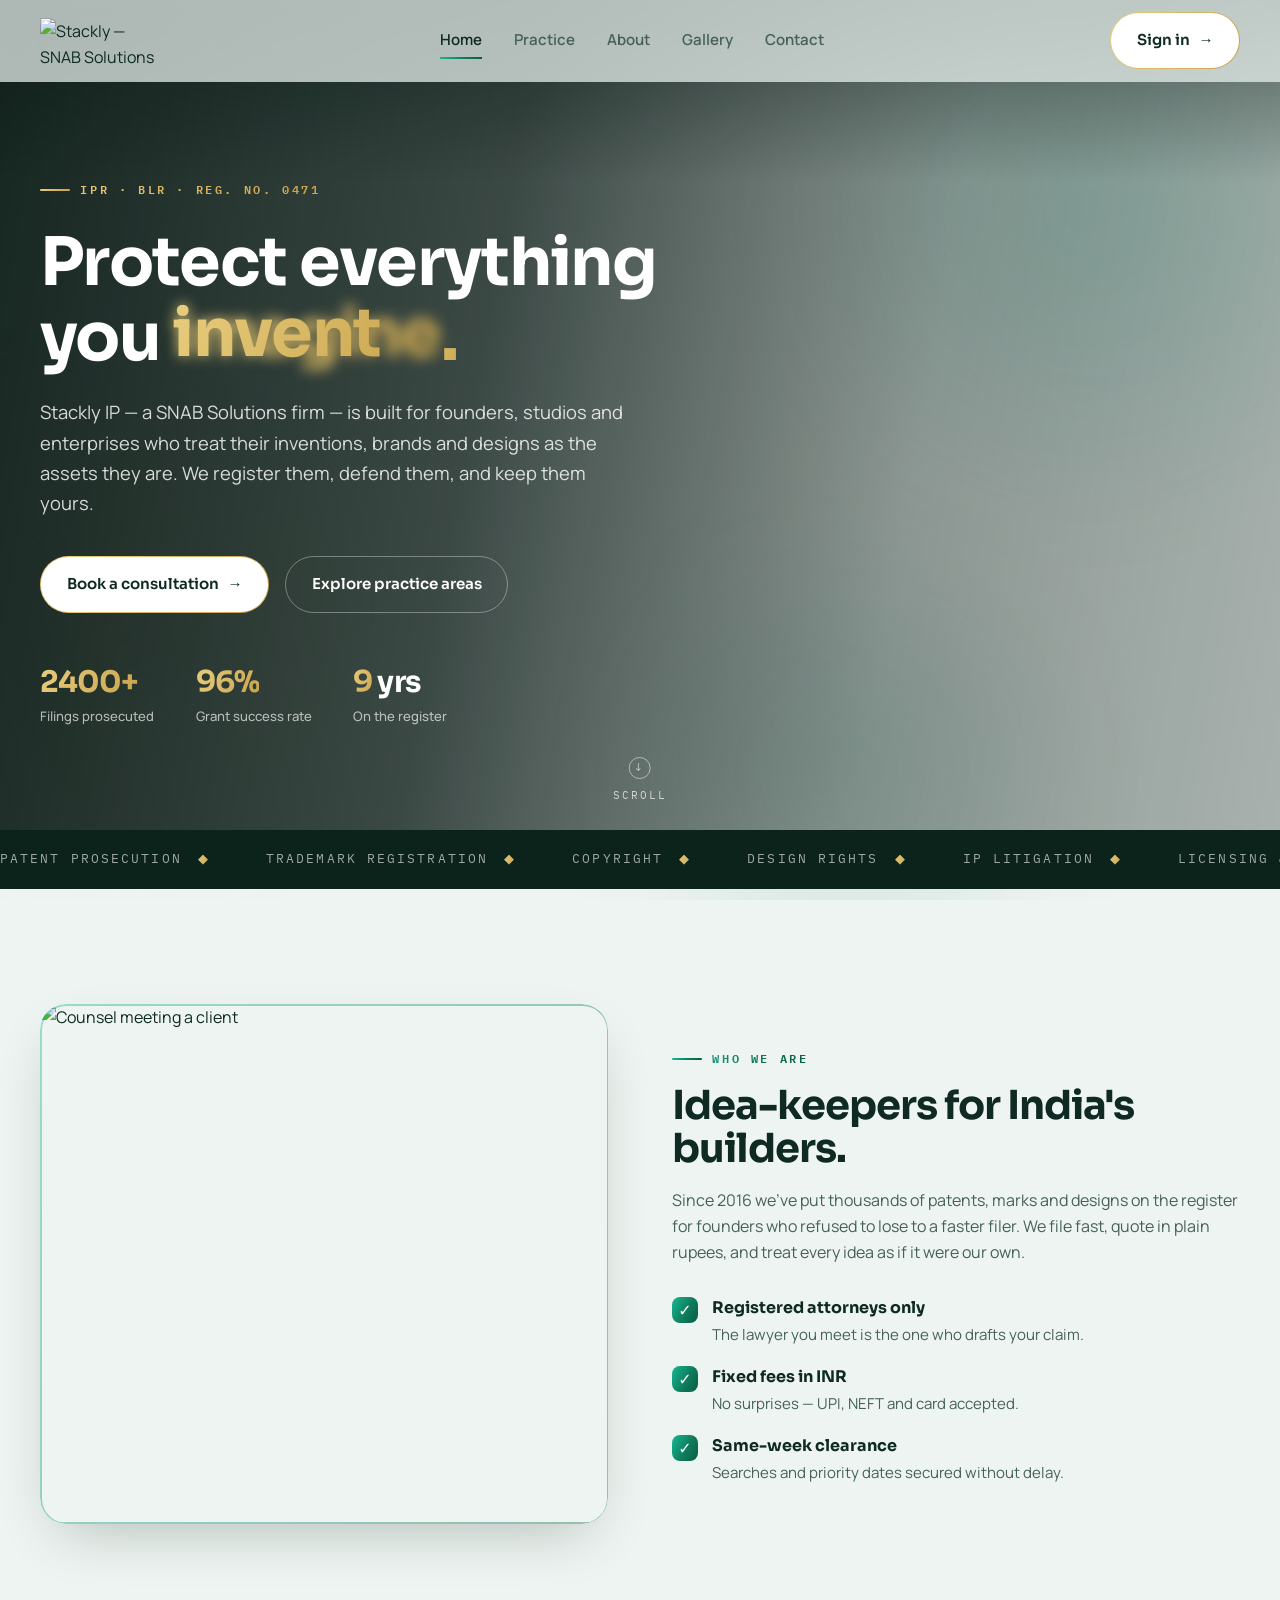
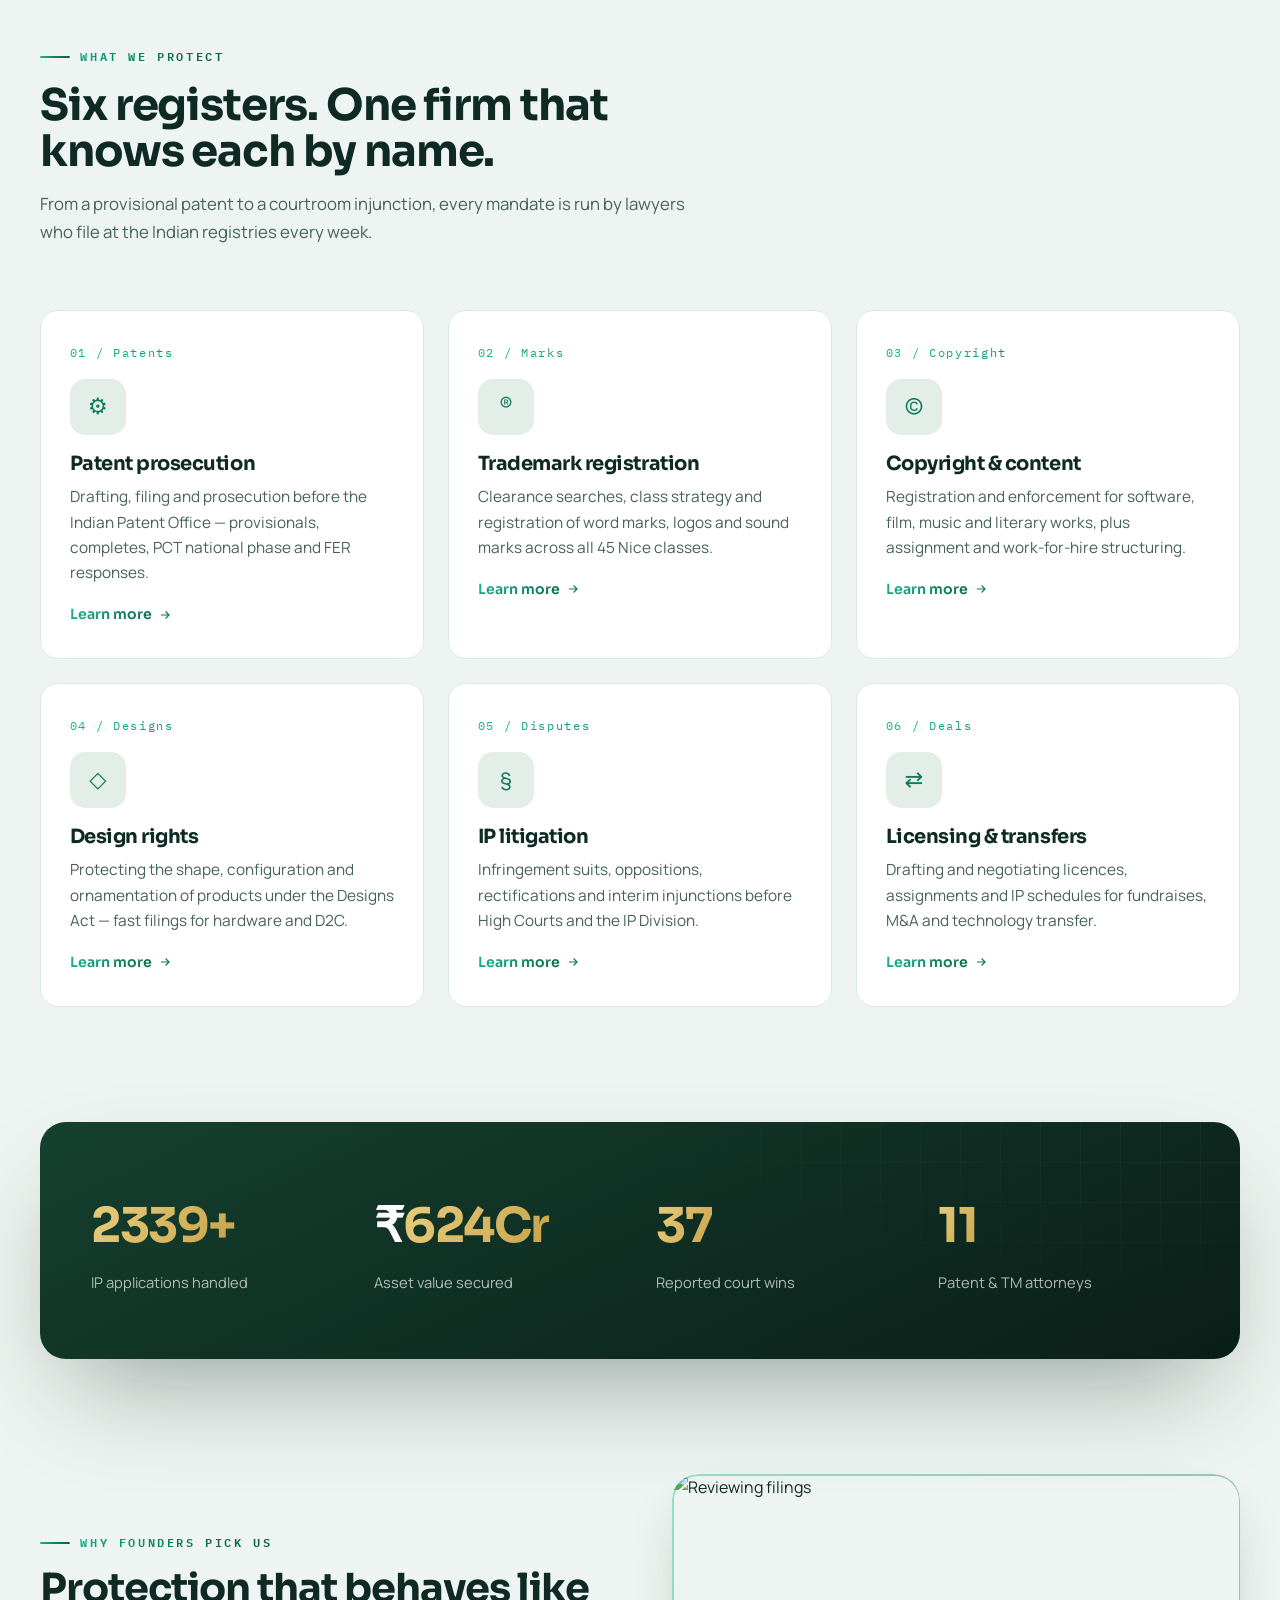
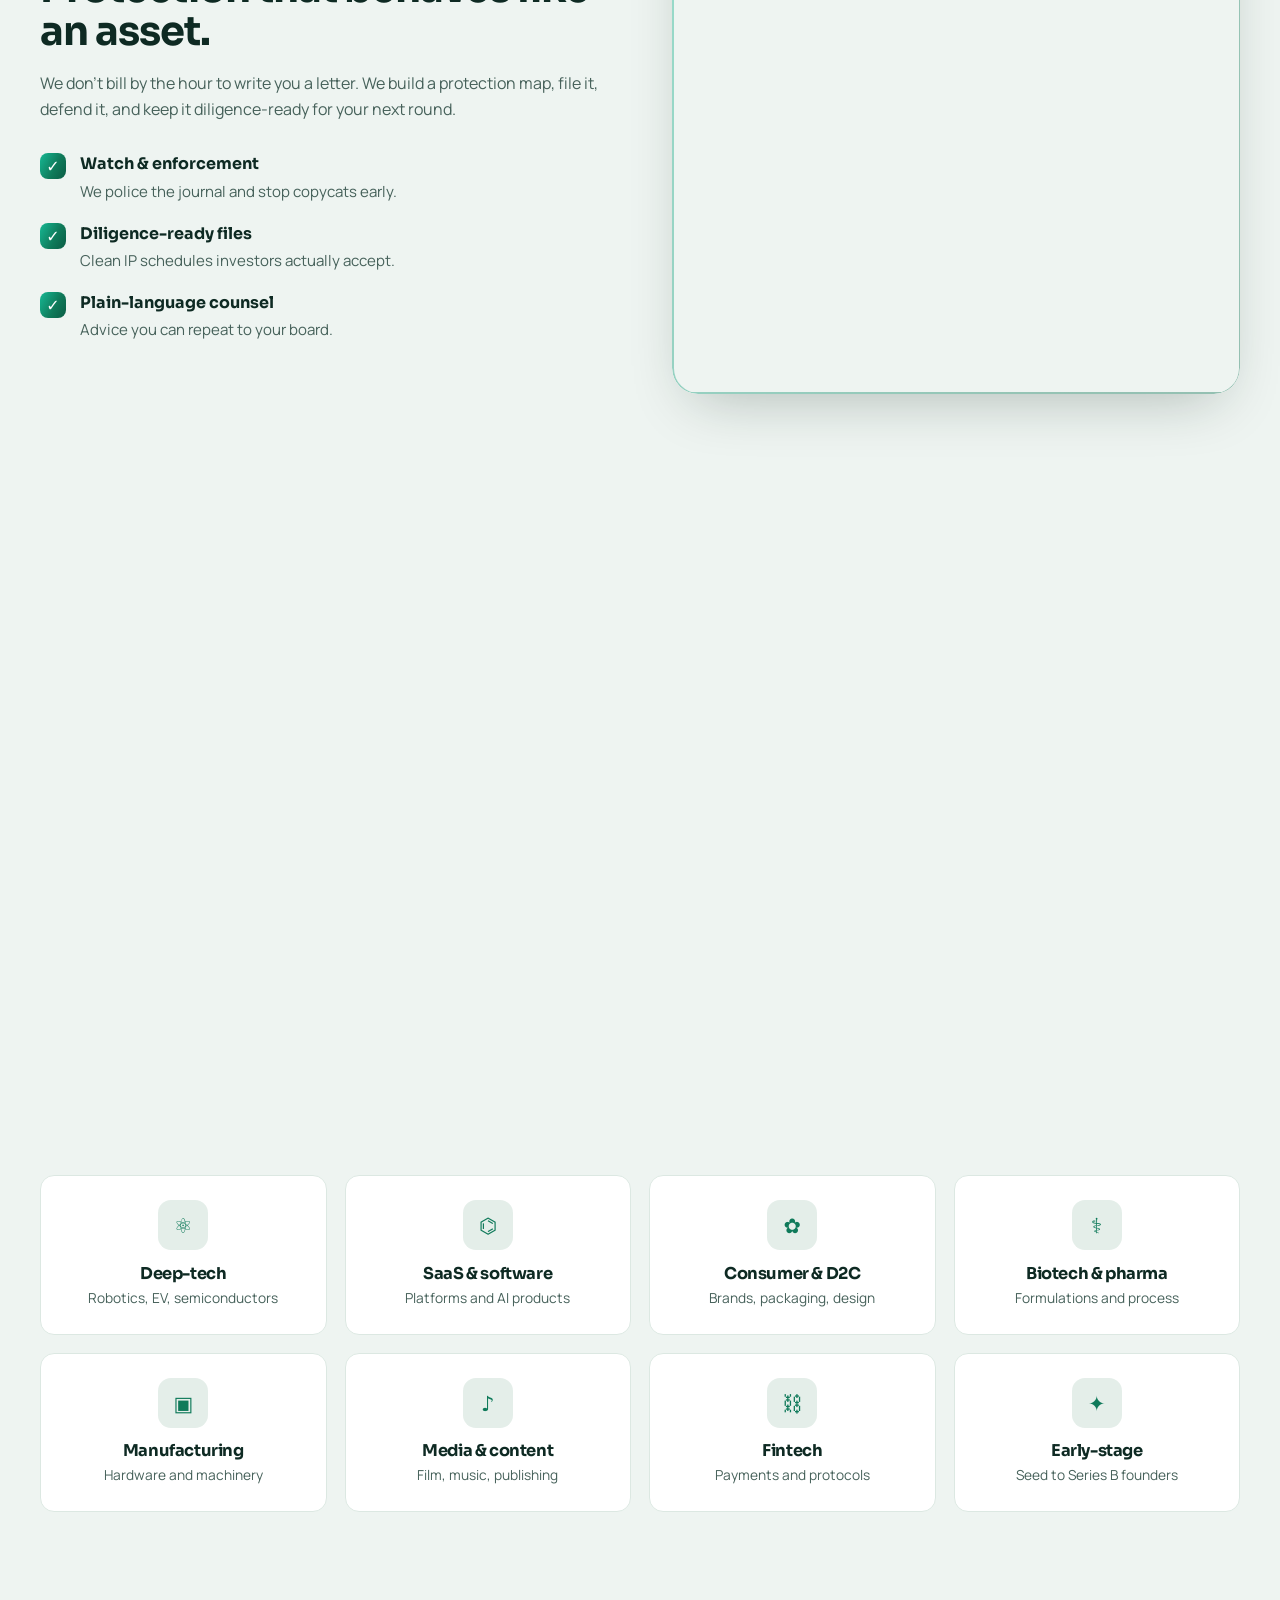
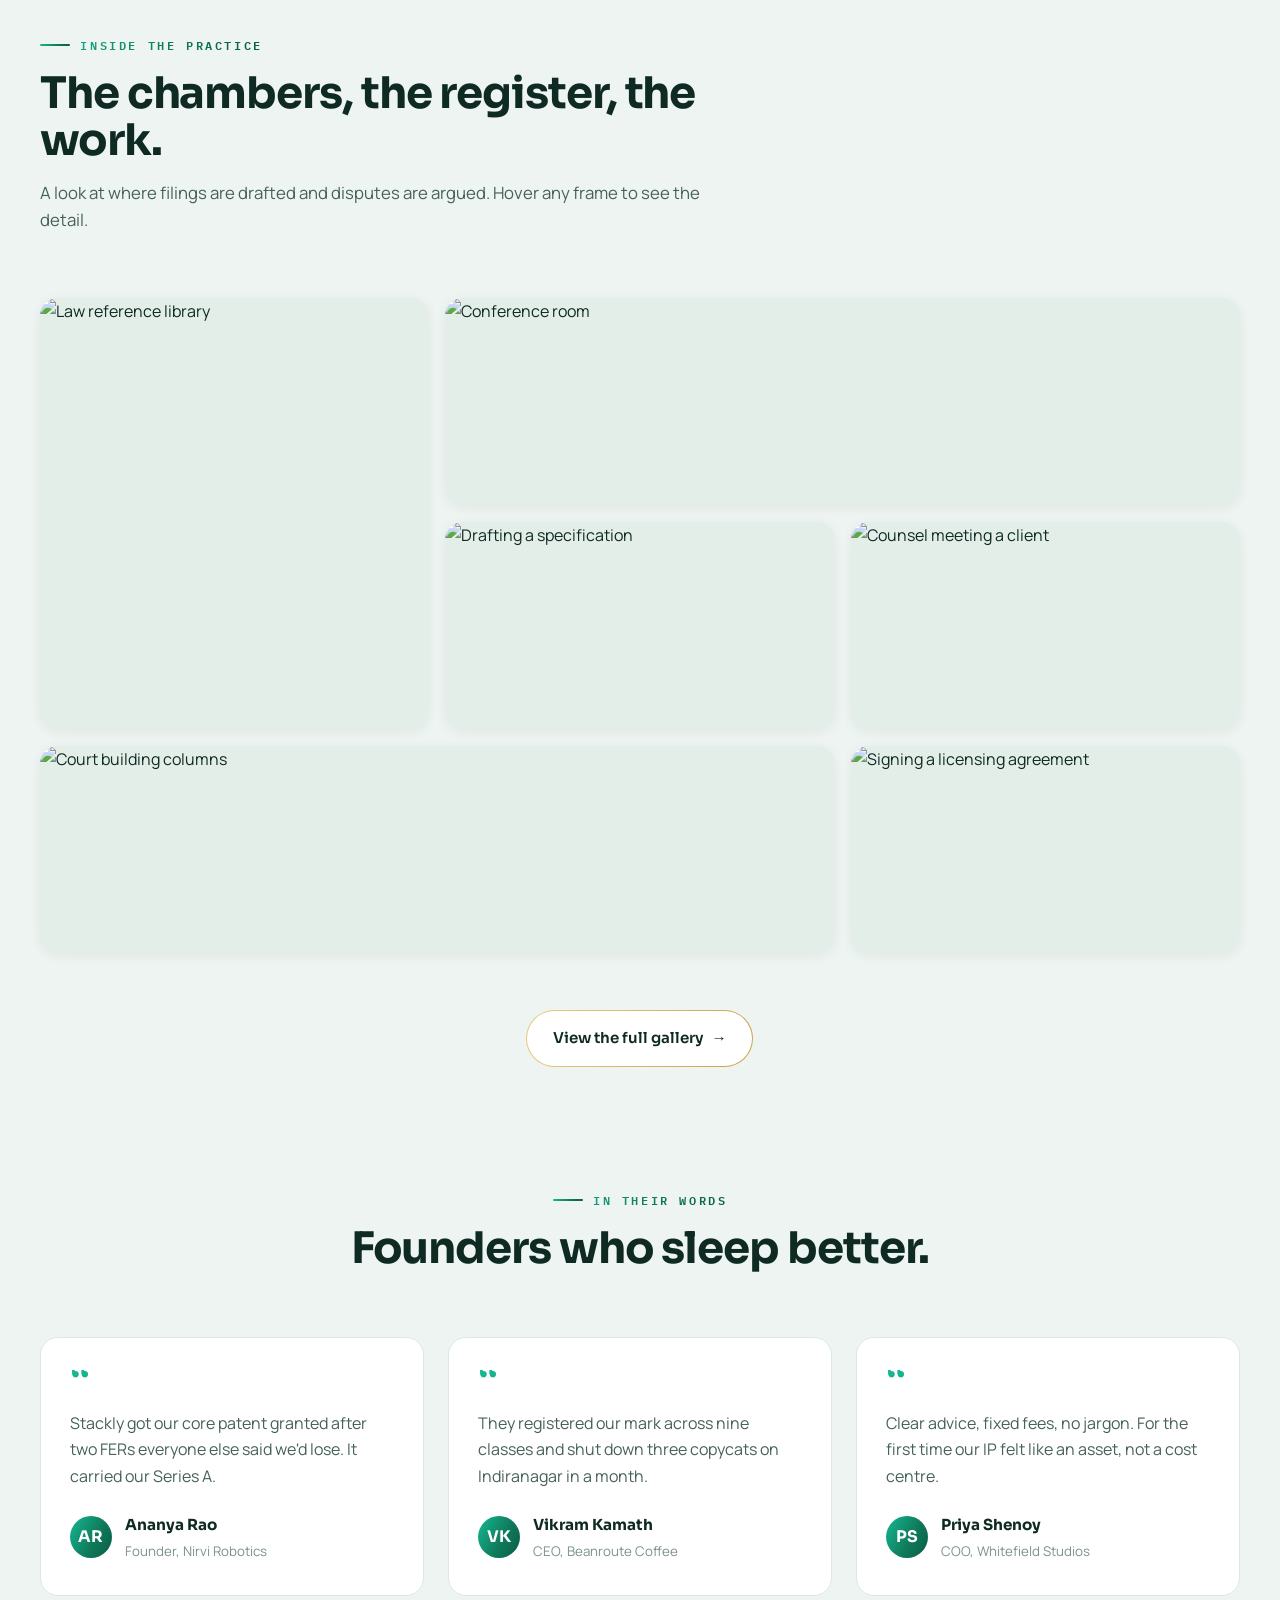
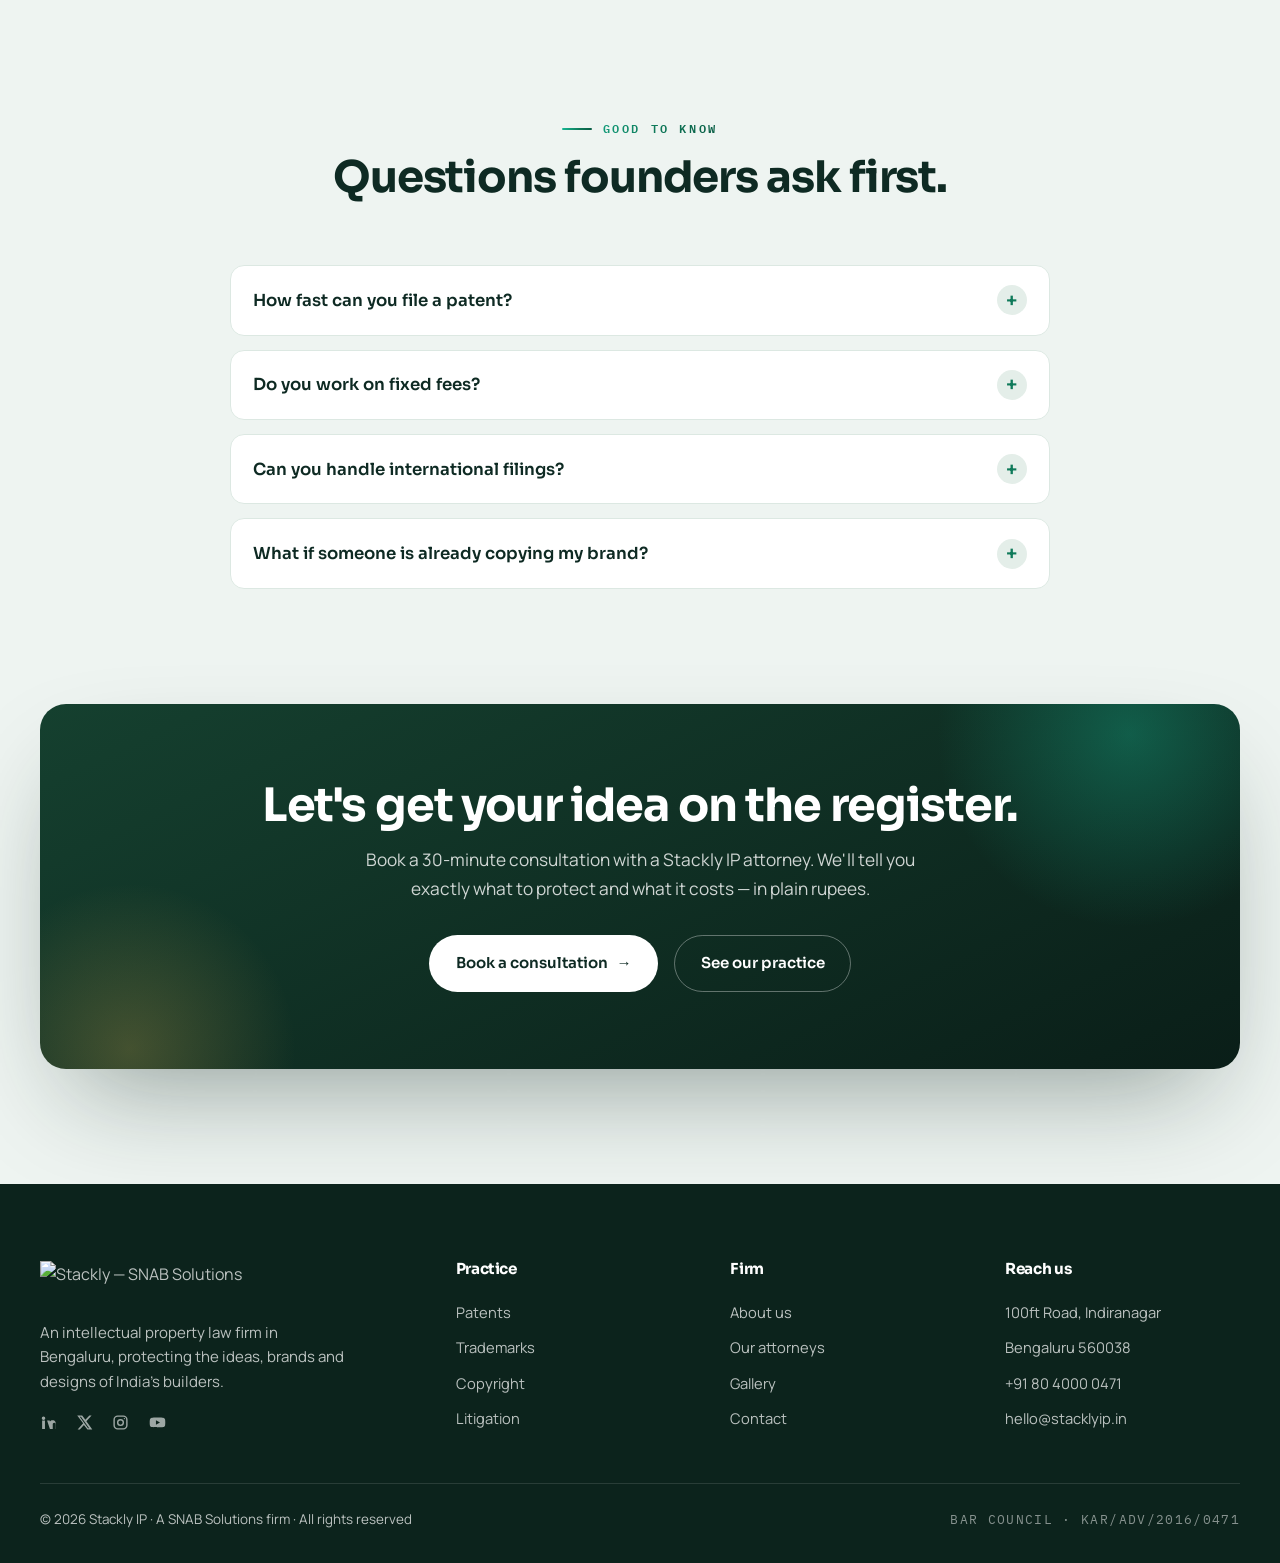
==== commit 1e687d46: "update" ====
--- a/index.html
+++ b/index.html
@@ -23,7 +23,8 @@
       <a href="contact.html">Contact</a>
     </nav>
     <div class="header-cta">
-      <a href="contact.html" class="btn btn--gold">Book consult <span class="ico">→</span></a>
+      
+      <a href="signin.html" class="btn btn--gold">Sign in<span class="ico">→</span></a>
       <button class="burger" aria-label="Open menu" aria-expanded="false" aria-controls="mobileNav"><span></span><span></span><span></span></button>
     </div>
   </div>
@@ -31,18 +32,20 @@
 
 <nav class="mobile-nav" id="mobileNav" aria-label="Mobile navigation">
   <span class="mn-orb a"></span><span class="mn-orb b"></span>
-  <span class="mn-eyebrow">Stackly IP · Bengaluru</span>
+  <div class="mn-top">
+    <img class="mn-logo" src="https://wsrv.nl/?url=https://snabsolutions.in/wp-content/uploads/2026/02/stackly-snab-solutions.png&w=260&h=104&output=webp&q=80&fit=inside" alt="Stackly — SNAB Solutions" />
+    <span class="mn-eyebrow">Menu</span>
+  </div>
   <div class="mn-links">
-    <a href="index.html">Home <span class="num">01</span></a>
-    <a href="practice.html">Practice <span class="num">02</span></a>
-    <a href="about.html">About <span class="num">03</span></a>
-    <a href="gallery.html">Gallery <span class="num">04</span></a>
-    <a href="contact.html">Contact <span class="num">05</span></a>
+    <a href="index.html" class="mn-link active"><span class="mn-num">01</span><span class="mn-text"><span class="mn-name">Home</span><span class="mn-desc">The firm at a glance</span></span><span class="mn-arrow">→</span></a>
+    <a href="practice.html" class="mn-link"><span class="mn-num">02</span><span class="mn-text"><span class="mn-name">Practice</span><span class="mn-desc">Six IP registers</span></span><span class="mn-arrow">→</span></a>
+    <a href="about.html" class="mn-link"><span class="mn-num">03</span><span class="mn-text"><span class="mn-name">About</span><span class="mn-desc">Our story &amp; attorneys</span></span><span class="mn-arrow">→</span></a>
+    <a href="gallery.html" class="mn-link"><span class="mn-num">04</span><span class="mn-text"><span class="mn-name">Gallery</span><span class="mn-desc">Inside the chambers</span></span><span class="mn-arrow">→</span></a>
+    <a href="contact.html" class="mn-link"><span class="mn-num">05</span><span class="mn-text"><span class="mn-name">Contact</span><span class="mn-desc">Book a consultation</span></span><span class="mn-arrow">→</span></a>
   </div>
   <div class="mn-foot">
-    <a href="tel:+918040000471">+91 80 4000 0471</a>
-    <a href="mailto:hello@stacklyip.in">hello@stacklyip.in</a>
-    <a href="contact.html" class="btn btn--gold">Book a consultation <span class="ico">→</span></a>
+    <div class="mn-contact"><a href="tel:+918040000471">+91 80 4000 0471</a><a href="mailto:hello@stacklyip.in">hello@stacklyip.in</a><span>100ft Road, Indiranagar</span><a href="signin.html">Sign in</a></div>
+    <a href="contact.html" class="btn">Book a consultation <span class="ico">→</span></a>
   </div>
 </nav>
 
@@ -176,12 +179,12 @@
 <section class="section-pad" style="padding-top:0">
   <div class="container">
     <div class="sec-head reveal"><span class="eyebrow">Inside the practice</span><h2>The chambers, the register, the work.</h2><p>A look at where filings are drafted and disputes are argued. Hover any frame to see the detail.</p></div>
-    <div class="gallery-grid">
-      <figure class="g-item reveal"><img src="https://wsrv.nl/?url=images.unsplash.com/photo-1521587760476-6c12a4b040da&w=700&h=560&fit=crop&output=webp&q=64" alt="Law reference library" loading="lazy" /><span class="g-icon">+</span><figcaption class="g-overlay"><span class="g-tag">No. 01 · Archive</span><h3>The IP archive</h3><p>Nine years of prosecuted files, on the shelf.</p></figcaption></figure>
-      <figure class="g-item wide reveal d1"><img src="https://wsrv.nl/?url=images.unsplash.com/photo-1497366811353-6870744d04b2&w=1000&h=560&fit=crop&output=webp&q=64" alt="Conference room" loading="lazy" /><span class="g-icon">+</span><figcaption class="g-overlay"><span class="g-tag">No. 02 · Boardroom</span><h3>Strategy room</h3><p>Where licensing and deal sheets get built.</p></figcaption></figure>
+    <div class="gallery-grid bento">
+      <figure class="g-item b-tall reveal"><img src="https://wsrv.nl/?url=images.unsplash.com/photo-1521587760476-6c12a4b040da&w=700&h=900&fit=crop&output=webp&q=64" alt="Law reference library" loading="lazy" /><span class="g-icon">+</span><figcaption class="g-overlay"><span class="g-tag">No. 01 · Archive</span><h3>The IP archive</h3><p>Nine years of prosecuted files, on the shelf.</p></figcaption></figure>
+      <figure class="g-item b-wide reveal d1"><img src="https://wsrv.nl/?url=images.unsplash.com/photo-1497366811353-6870744d04b2&w=1000&h=560&fit=crop&output=webp&q=64" alt="Conference room" loading="lazy" /><span class="g-icon">+</span><figcaption class="g-overlay"><span class="g-tag">No. 02 · Boardroom</span><h3>Strategy room</h3><p>Where licensing and deal sheets get built.</p></figcaption></figure>
       <figure class="g-item reveal d2"><img src="https://wsrv.nl/?url=images.unsplash.com/photo-1450101499163-c8848c66ca85&w=700&h=560&fit=crop&output=webp&q=64" alt="Drafting a specification" loading="lazy" /><span class="g-icon">+</span><figcaption class="g-overlay"><span class="g-tag">No. 03 · Drafting</span><h3>Specification desk</h3><p>Claims drafted, line by line.</p></figcaption></figure>
       <figure class="g-item reveal"><img src="https://wsrv.nl/?url=images.unsplash.com/photo-1556761175-5973dc0f32e7&w=700&h=560&fit=crop&output=webp&q=64" alt="Counsel meeting a client" loading="lazy" /><span class="g-icon">+</span><figcaption class="g-overlay"><span class="g-tag">No. 04 · Counsel</span><h3>Client counsel</h3><p>Founders, briefed in plain language.</p></figcaption></figure>
-      <figure class="g-item reveal d1"><img src="https://wsrv.nl/?url=images.unsplash.com/photo-1589994965851-a8f479c573a9&w=700&h=560&fit=crop&output=webp&q=64" alt="Court building columns" loading="lazy" /><span class="g-icon">+</span><figcaption class="g-overlay"><span class="g-tag">No. 05 · Litigation</span><h3>Before the bench</h3><p>Injunctions argued at the IP Division.</p></figcaption></figure>
+      <figure class="g-item b-wide reveal d1"><img src="https://wsrv.nl/?url=images.unsplash.com/photo-1589994965851-a8f479c573a9&w=1000&h=560&fit=crop&output=webp&q=64" alt="Court building columns" loading="lazy" /><span class="g-icon">+</span><figcaption class="g-overlay"><span class="g-tag">No. 05 · Litigation</span><h3>Before the bench</h3><p>Injunctions argued at the IP Division.</p></figcaption></figure>
       <figure class="g-item reveal d2"><img src="https://wsrv.nl/?url=images.unsplash.com/photo-1551836022-d5d88e9218df&w=700&h=560&fit=crop&output=webp&q=64" alt="Signing a licensing agreement" loading="lazy" /><span class="g-icon">+</span><figcaption class="g-overlay"><span class="g-tag">No. 06 · Deals</span><h3>Licence signed</h3><p>IP that moves from idea to revenue.</p></figcaption></figure>
     </div>
     <div class="gallery-cta"><a href="gallery.html" class="btn btn--gold">View the full gallery <span class="ico">→</span></a></div>
@@ -232,6 +235,12 @@
       <div class="foot-about">
         <div class="foot-logo-plate"><img class="logo" src="https://wsrv.nl/?url=https://snabsolutions.in/wp-content/uploads/2026/02/stackly-snab-solutions.png&w=260&h=104&output=webp&q=80&fit=inside" alt="Stackly — SNAB Solutions" /></div>
         <p>An intellectual property law firm in Bengaluru, protecting the ideas, brands and designs of India's builders.</p>
+        <div class="foot-social">
+          <a href="#" aria-label="LinkedIn"><svg viewBox="0 0 24 24" fill="currentColor"><path d="M4.98 3.5a2.5 2.5 0 1 1 0 5 2.5 2.5 0 0 1 0-5zM3 9h4v12H3zM10 9h3.8v1.7h.1c.5-1 1.8-2 3.7-2 4 0 4.7 2.6 4.7 6V21H22v-5.6c0-1.3 0-3-1.9-3s-2.1 1.4-2.1 2.9V21H14z"/></svg></a>
+          <a href="#" aria-label="X"><svg viewBox="0 0 24 24" fill="currentColor"><path d="M18.9 2H22l-7.3 8.3L23 22h-6.8l-5-6.6L5.4 22H2.3l7.8-8.9L1.7 2h7l4.5 6zM17 20h1.6L7 4H5.3z"/></svg></a>
+          <a href="#" aria-label="Instagram"><svg viewBox="0 0 24 24" fill="none" stroke="currentColor" stroke-width="2"><rect x="3" y="3" width="18" height="18" rx="5"/><circle cx="12" cy="12" r="4"/><circle cx="17.5" cy="6.5" r="1" fill="currentColor" stroke="none"/></svg></a>
+          <a href="#" aria-label="YouTube"><svg viewBox="0 0 24 24" fill="currentColor"><path d="M23 12s0-3.2-.4-4.7a2.5 2.5 0 0 0-1.8-1.8C19.3 5 12 5 12 5s-7.3 0-8.8.5A2.5 2.5 0 0 0 1.4 7.3C1 8.8 1 12 1 12s0 3.2.4 4.7a2.5 2.5 0 0 0 1.8 1.8C4.7 19 12 19 12 19s7.3 0 8.8-.5a2.5 2.5 0 0 0 1.8-1.8C23 15.2 23 12 23 12zM9.8 15.3V8.7l5.7 3.3z"/></svg></a>
+        </div>
       </div>
       <div class="foot-col"><h4>Practice</h4><a href="practice.html">Patents</a><a href="practice.html">Trademarks</a><a href="practice.html">Copyright</a><a href="practice.html">Litigation</a></div>
       <div class="foot-col"><h4>Firm</h4><a href="about.html">About us</a><a href="about.html">Our attorneys</a><a href="gallery.html">Gallery</a><a href="contact.html">Contact</a></div>
--- a/css/styles.css
+++ b/css/styles.css
@@ -108,7 +108,9 @@
 .nav a::after{content:"";position:absolute;left:0;bottom:-3px;height:2px;width:0;background:var(--grad-emerald);transition:width .3s var(--ease)}
 .nav a:hover,.nav a.active{color:var(--ink)}
 .nav a:hover::after,.nav a.active::after{width:100%}
-.header-cta{display:flex;align-items:center;gap:.8rem}
+.header-cta{display:flex;align-items:center;gap:1.1rem}
+.nav-signin{font-weight:600;font-size:.94rem;color:var(--ink-soft);transition:color .25s}
+.nav-signin:hover{color:var(--ink)}
 .burger{display:none;width:48px;height:48px;border-radius:13px;border:1px solid var(--line);background:var(--paper);cursor:pointer;position:relative;flex-shrink:0;z-index:130;transition:box-shadow .3s}
 .burger span{position:absolute;left:50%;top:50%;width:22px;height:2px;background:var(--ink);border-radius:2px;transition:transform .35s var(--ease),opacity .25s,background .3s}
 .burger span:nth-child(1){transform:translate(-50%,-7px)}
@@ -123,27 +125,42 @@
 body.nav-open .site-header .brand{opacity:0;pointer-events:none}
 
 /* ---------- Full-screen hamburger menu ---------- */
-.mobile-nav{position:fixed;inset:0;width:100%;height:100dvh;z-index:115;background:var(--grad-forest);color:#fff;display:flex;flex-direction:column;justify-content:center;padding:0 8vw;overflow:hidden;opacity:0;visibility:hidden;clip-path:circle(0% at calc(100% - 46px) 46px);transition:clip-path .6s var(--ease),opacity .3s,visibility .3s}
+.mobile-nav{position:fixed;inset:0;width:100%;height:100dvh;z-index:115;background:var(--grad-forest);color:#fff;display:flex;flex-direction:column;justify-content:space-between;gap:2vh;padding:calc(var(--header-h) + 14px) 7vw 5vh;overflow-y:auto;opacity:0;visibility:hidden;clip-path:circle(0% at calc(100% - 46px) 46px);transition:clip-path .66s var(--ease),opacity .3s,visibility .3s}
 body.nav-open .mobile-nav{opacity:1;visibility:visible;clip-path:circle(150% at calc(100% - 46px) 46px)}
-.mobile-nav .aurora .orb,.mobile-nav .orb{opacity:.3}
-.mn-orb{position:absolute;border-radius:50%;filter:blur(80px);opacity:.4}
-.mn-orb.a{width:50vw;height:50vw;top:-10%;right:-10%;background:radial-gradient(circle,rgba(22,184,148,.6),transparent 65%)}
-.mn-orb.b{width:40vw;height:40vw;bottom:-10%;left:-10%;background:radial-gradient(circle,rgba(200,162,75,.5),transparent 65%)}
-.mn-eyebrow{position:relative;z-index:1;font-family:'IBM Plex Mono',monospace;font-size:.72rem;letter-spacing:.24em;text-transform:uppercase;color:var(--gold-lite);margin-bottom:1.6rem}
-.mn-links{position:relative;z-index:1;display:flex;flex-direction:column;gap:.2rem;margin-bottom:2.4rem}
-.mn-links a{font-family:'Sora',sans-serif;font-size:clamp(2rem,9vw,3.4rem);font-weight:700;letter-spacing:-.03em;color:#fff;display:flex;align-items:baseline;gap:1rem;padding:.35rem 0;opacity:0;transform:translateY(24px);transition:color .3s}
-body.nav-open .mn-links a{animation:mn-in .55s var(--ease) forwards}
-body.nav-open .mn-links a:nth-child(1){animation-delay:.18s}
-body.nav-open .mn-links a:nth-child(2){animation-delay:.26s}
-body.nav-open .mn-links a:nth-child(3){animation-delay:.34s}
-body.nav-open .mn-links a:nth-child(4){animation-delay:.42s}
-body.nav-open .mn-links a:nth-child(5){animation-delay:.50s}
+.mn-orb{position:absolute;border-radius:50%;filter:blur(80px);opacity:.4;pointer-events:none}
+.mn-orb.a{width:50vw;height:50vw;top:-12%;right:-10%;background:radial-gradient(circle,rgba(22,184,148,.6),transparent 65%);animation:float-bob 7s ease-in-out infinite}
+.mn-orb.b{width:42vw;height:42vw;bottom:-12%;left:-10%;background:radial-gradient(circle,rgba(200,162,75,.5),transparent 65%);animation:float-bob 9s ease-in-out infinite}
+.mn-top{position:relative;z-index:1;display:flex;align-items:center;justify-content:space-between;opacity:0;transform:translateY(-10px)}
+body.nav-open .mn-top{animation:mn-in .5s var(--ease) .1s forwards}
+.mn-logo{height:40px;width:auto;filter:brightness(0) invert(1);opacity:.95}
+.mn-eyebrow{font-family:'IBM Plex Mono',monospace;font-size:.7rem;letter-spacing:.28em;text-transform:uppercase;color:var(--gold-lite)}
+.mn-links{position:relative;z-index:1;display:flex;flex-direction:column;margin:auto 0}
+.mn-link{position:relative;display:flex;align-items:center;gap:1.1rem;padding:clamp(.65rem,2.1vh,1.05rem) 1.1rem;border-top:1px solid rgba(255,255,255,.12);border-radius:16px;color:#fff;opacity:0;transform:translateY(26px);overflow:hidden;isolation:isolate}
+.mn-link:last-child{border-bottom:1px solid rgba(255,255,255,.12)}
+.mn-link::before{content:"";position:absolute;inset:0;z-index:-1;background:linear-gradient(90deg,rgba(22,184,148,.18),rgba(22,184,148,0));transform:translateX(-100%);transition:transform .5s var(--ease)}
+.mn-link:hover::before,.mn-link.active::before{transform:translateX(0)}
+body.nav-open .mn-link{animation:mn-in .55s var(--ease) forwards}
+body.nav-open .mn-link:nth-child(1){animation-delay:.18s}
+body.nav-open .mn-link:nth-child(2){animation-delay:.26s}
+body.nav-open .mn-link:nth-child(3){animation-delay:.34s}
+body.nav-open .mn-link:nth-child(4){animation-delay:.42s}
+body.nav-open .mn-link:nth-child(5){animation-delay:.50s}
 @keyframes mn-in{to{opacity:1;transform:none}}
-.mn-links a .num{font-family:'IBM Plex Mono',monospace;font-size:.9rem;background:var(--grad-gold);-webkit-background-clip:text;background-clip:text;color:transparent}
-.mn-links a:hover{color:var(--gold-lite)}
-.mn-foot{position:relative;z-index:1;display:flex;flex-wrap:wrap;gap:1.4rem 2.4rem;align-items:center;color:rgba(255,255,255,.7);font-size:.92rem;opacity:0;transform:translateY(20px)}
-body.nav-open .mn-foot{animation:mn-in .55s var(--ease) .58s forwards}
-.mn-foot a{color:#fff}
+.mn-num{font-family:'IBM Plex Mono',monospace;font-size:.82rem;color:rgba(255,255,255,.45);width:28px;flex-shrink:0;transition:color .3s}
+.mn-link:hover .mn-num,.mn-link.active .mn-num{background:var(--grad-gold);-webkit-background-clip:text;background-clip:text;color:transparent}
+.mn-text{flex:1;display:flex;flex-direction:column;gap:.12rem;transition:transform .4s var(--ease)}
+.mn-link:hover .mn-text{transform:translateX(9px)}
+.mn-name{font-family:'Sora',sans-serif;font-size:clamp(1.65rem,6.6vw,2.5rem);font-weight:700;letter-spacing:-.03em;line-height:1}
+.mn-link.active .mn-name{background:var(--grad-gold);-webkit-background-clip:text;background-clip:text;color:transparent}
+.mn-desc{font-size:.78rem;color:rgba(255,255,255,.5);font-weight:500;letter-spacing:.01em}
+.mn-arrow{font-size:1.35rem;color:var(--gold-lite);opacity:0;transform:translateX(-14px);transition:opacity .35s,transform .42s var(--ease)}
+.mn-link:hover .mn-arrow,.mn-link.active .mn-arrow{opacity:1;transform:translateX(0)}
+.mn-foot{position:relative;z-index:1;display:flex;flex-wrap:wrap;gap:1.1rem 2rem;align-items:center;color:rgba(255,255,255,.7);font-size:.92rem;opacity:0;transform:translateY(20px)}
+body.nav-open .mn-foot{animation:mn-in .55s var(--ease) .56s forwards}
+.mn-contact{display:flex;flex-wrap:wrap;gap:.35rem 1.5rem}
+.mn-contact a,.mn-contact span{color:rgba(255,255,255,.78)}
+.mn-contact a{transition:color .25s}
+.mn-contact a:hover{color:var(--gold-lite)}
 .mn-foot .btn{margin-left:auto;--b-bg:#fff;--b-fg:var(--ink);background:#fff;border-color:transparent}
 .mn-foot .btn::before{background:var(--grad-gold)}
 .mn-foot .btn:hover{color:var(--ink)}
@@ -364,8 +381,12 @@
 .site-footer{position:relative;overflow:hidden;background:var(--forest);color:rgba(255,255,255,.72);padding:clamp(56px,6vw,80px) 0 32px;margin-top:var(--section-pad)}
 .site-footer .container{position:relative;z-index:2}
 .foot-grid{display:grid;grid-template-columns:1.6fr 1fr 1fr 1fr;gap:40px;margin-bottom:48px}
-.foot-logo-plate{display:inline-block;background:rgba(255,255,255,.96);border-radius:14px;padding:.7rem 1rem;box-shadow:0 10px 30px -12px rgba(0,0,0,.4)}
+.foot-logo-plate{display:inline-block;background:none;padding:0}
 .foot-logo-plate .logo{height:42px}
+.foot-social{display:flex;gap:1.2rem;margin-top:1.2rem}
+.foot-social a{color:rgba(255,255,255,.6);display:inline-flex;transition:color .25s,transform .25s var(--ease)}
+.foot-social a:hover{color:var(--gold-lite);transform:translateY(-3px)}
+.foot-social svg{width:17px;height:17px}
 .foot-about p{margin-top:1.1rem;font-size:.94rem;max-width:34ch}
 .foot-col h4{font-family:'Sora',sans-serif;color:#fff;font-size:.95rem;margin-bottom:1.1rem}
 .foot-col a{display:block;font-size:.92rem;padding:.34rem 0;transition:color .25s,padding-left .25s}
@@ -393,14 +414,14 @@
   .g-item.wide{grid-column:span 2}
 }
 @media (max-width:860px){
-  .nav,.header-cta .btn{display:none}
+  .nav,.header-cta .btn,.nav-signin{display:none}
   .burger{display:block}
   .hero-grid{grid-template-columns:1fr}
   .split{grid-template-columns:1fr;gap:40px}
   .contact-grid{grid-template-columns:1fr}
   .foot-grid{grid-template-columns:1fr 1fr;gap:32px}
   .cursor-glow{display:none}
-  .mn-foot .btn{margin-left:0}
+  .mn-foot{flex-direction:column;align-items:flex-start}.mn-foot .btn{margin-left:0;width:100%;justify-content:center}
 }
 @media (max-width:560px){
   :root{--header-h:68px}
@@ -446,9 +467,49 @@
 .strip-track.js-marq{animation:none}
 
 @media (prefers-reduced-motion:reduce){
+  .mn-top,.mn-link,.mn-foot{opacity:1;transform:none;animation:none}
   .split .word-i{transform:none;transition:none}
   .hero-copy>*{opacity:1;transform:none;animation:none}
   .img-wipe{clip-path:none;transform:none}
   .g-cursor{display:none}
   .gallery-grid{cursor:auto}
+}
+
+/* =========================================================
+   404 PAGE
+   ========================================================= */
+.errpage{position:relative;min-height:calc(100dvh - var(--header-h));display:grid;place-items:center;text-align:center;padding:calc(var(--header-h) + clamp(40px,7vw,80px)) 20px clamp(60px,8vw,100px);overflow:hidden}
+.err-ring{position:absolute;top:50%;left:50%;width:min(70vw,560px);height:min(70vw,560px);transform:translate(-50%,-58%);border-radius:50%;border:1.5px dashed rgba(200,162,75,.35);animation:spin-slow 30s linear infinite;pointer-events:none}
+.err-ring::after{content:"";position:absolute;inset:34px;border-radius:50%;border:1px dashed rgba(15,122,90,.3);animation:spin-rev 24s linear infinite}
+@keyframes spin-rev{to{transform:rotate(-360deg)}}
+.err-inner{position:relative;z-index:2;max-width:640px}
+.err-code{font-family:'Sora',sans-serif;font-weight:800;font-size:clamp(7rem,24vw,16rem);line-height:.85;letter-spacing:-.06em;background:var(--grad-emerald-flow);background-size:300% 100%;-webkit-background-clip:text;background-clip:text;color:transparent;animation:gradient-flow 6s linear infinite;display:inline-flex;gap:.02em}
+.err-code .o{display:inline-block;animation:float-bob 3.4s ease-in-out infinite}
+.err-eyebrow{margin-bottom:1.2rem}
+.errpage h1{font-size:clamp(1.7rem,3.6vw,2.6rem);margin:.6rem 0 1rem}
+.errpage p{color:var(--ink-soft);font-size:1.08rem;max-width:46ch;margin:0 auto 2rem}
+.err-actions{display:flex;gap:1rem;justify-content:center;flex-wrap:wrap;margin-bottom:2.4rem}
+.err-links{display:flex;gap:.5rem 1.4rem;justify-content:center;flex-wrap:wrap;font-size:.9rem}
+.err-links a{display:inline-flex;align-items:center;gap:.4rem;color:var(--ink-soft);font-weight:600;transition:color .25s}
+.err-links a::before{content:"→";background:var(--grad-emerald);-webkit-background-clip:text;background-clip:text;color:transparent;transition:transform .25s}
+.err-links a:hover{color:var(--ink)}
+.err-links a:hover::before{transform:translateX(3px)}
+
+/* ---------- Bento gallery (home) — explicit areas, zero gaps ---------- */
+.gallery-grid.bento{grid-template-columns:repeat(3,1fr);grid-auto-rows:clamp(158px,17vw,208px);gap:16px;
+  grid-template-areas:"a b b" "a c d" "e e f"}
+.gallery-grid.bento .g-item{aspect-ratio:auto;height:100%}
+.gallery-grid.bento .g-item:nth-child(1){grid-area:a}
+.gallery-grid.bento .g-item:nth-child(2){grid-area:b}
+.gallery-grid.bento .g-item:nth-child(3){grid-area:c}
+.gallery-grid.bento .g-item:nth-child(4){grid-area:d}
+.gallery-grid.bento .g-item:nth-child(5){grid-area:e}
+.gallery-grid.bento .g-item:nth-child(6){grid-area:f}
+@media (max-width:1024px){
+  .gallery-grid.bento{grid-template-columns:repeat(2,1fr);grid-template-areas:none;grid-auto-rows:clamp(160px,30vw,215px)}
+  .gallery-grid.bento .g-item{grid-area:auto !important}
+}
+@media (max-width:560px){
+  .gallery-grid.bento{grid-template-columns:1fr;grid-auto-rows:auto}
+  .gallery-grid.bento .g-item{aspect-ratio:4/3;height:auto}
 }
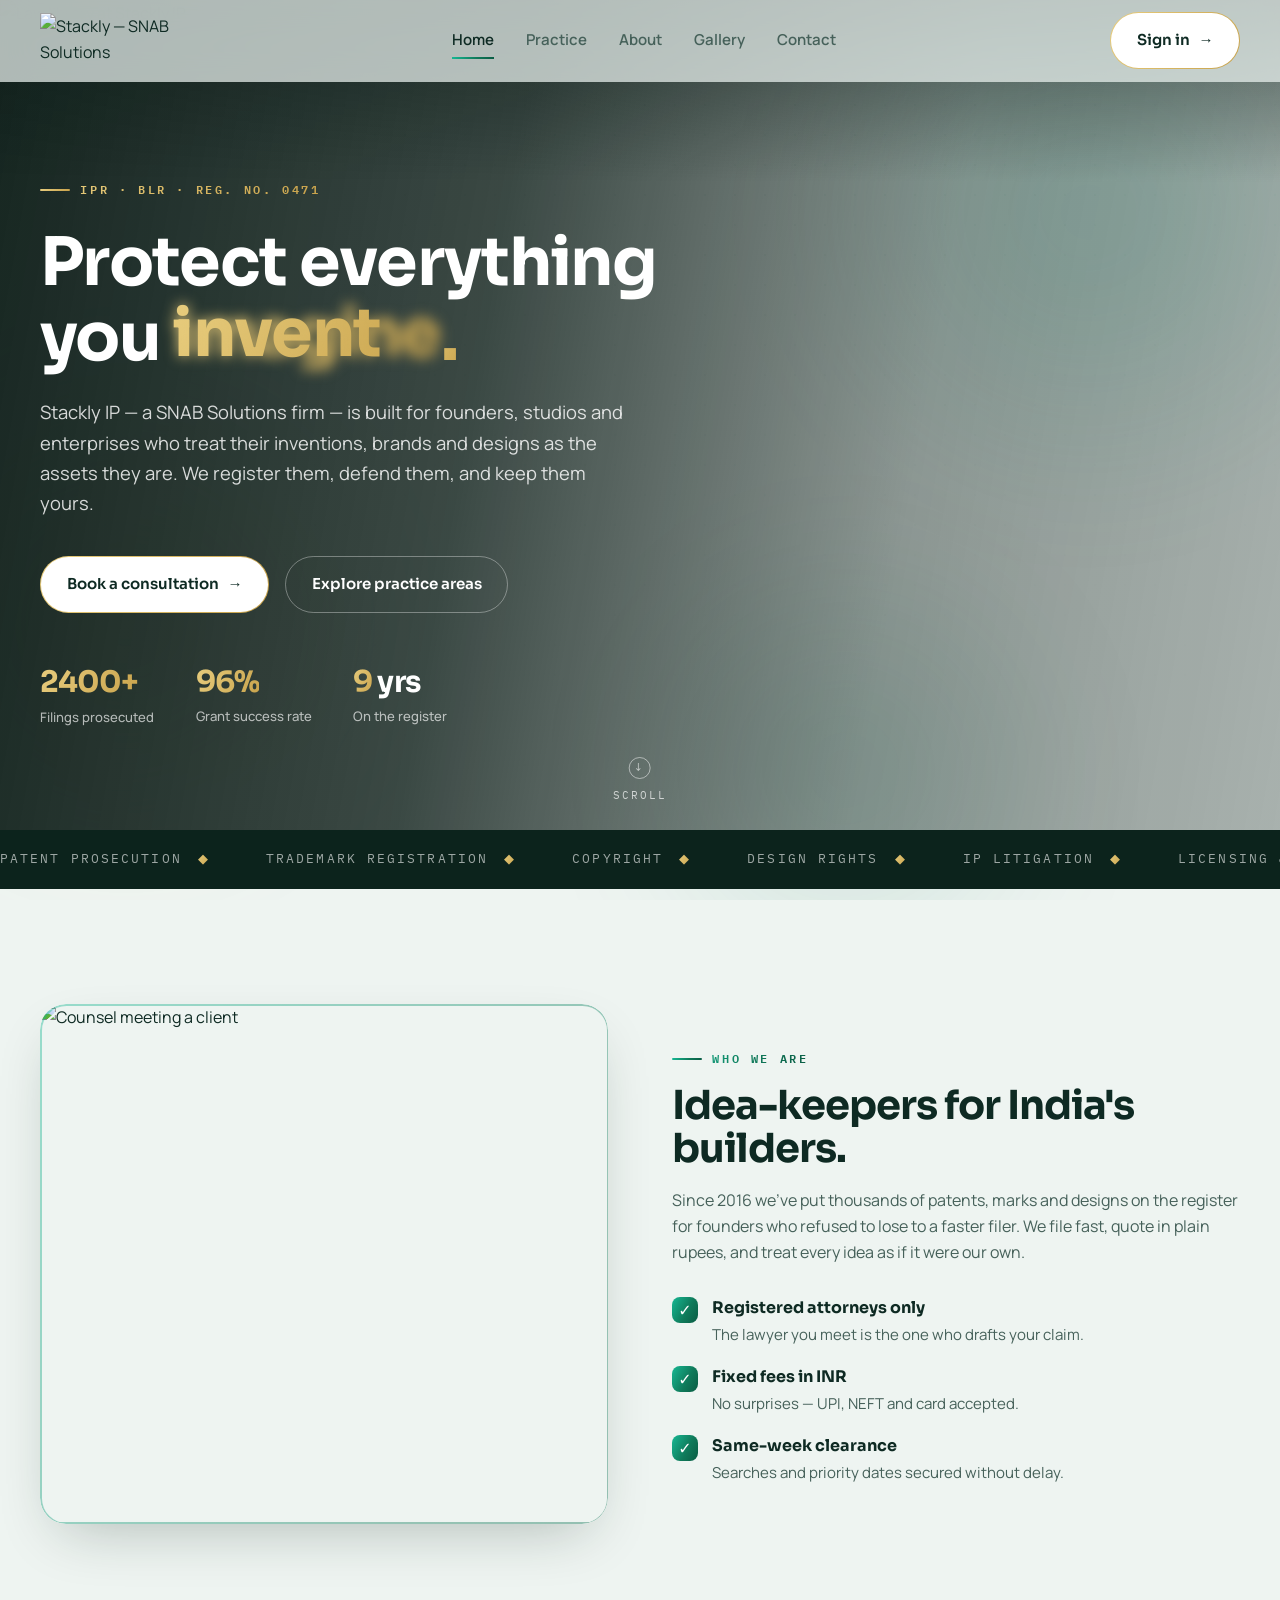
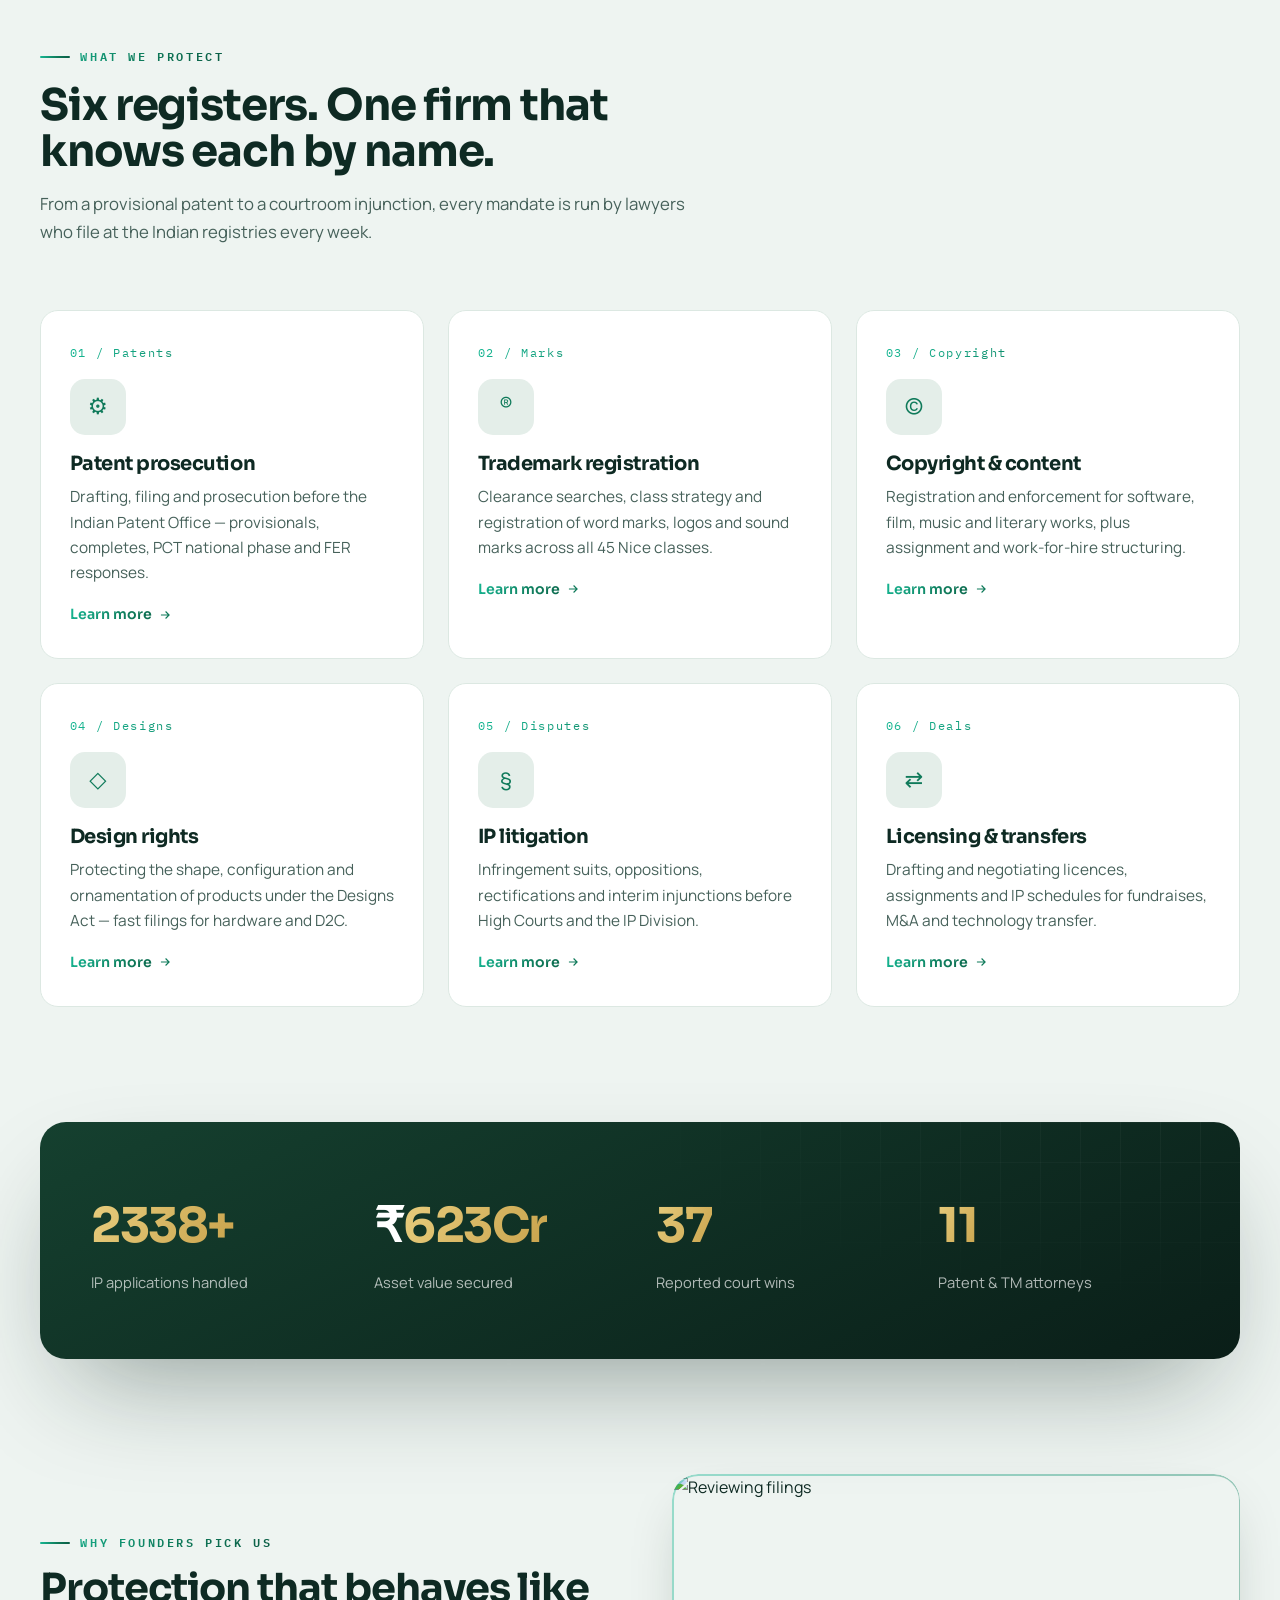
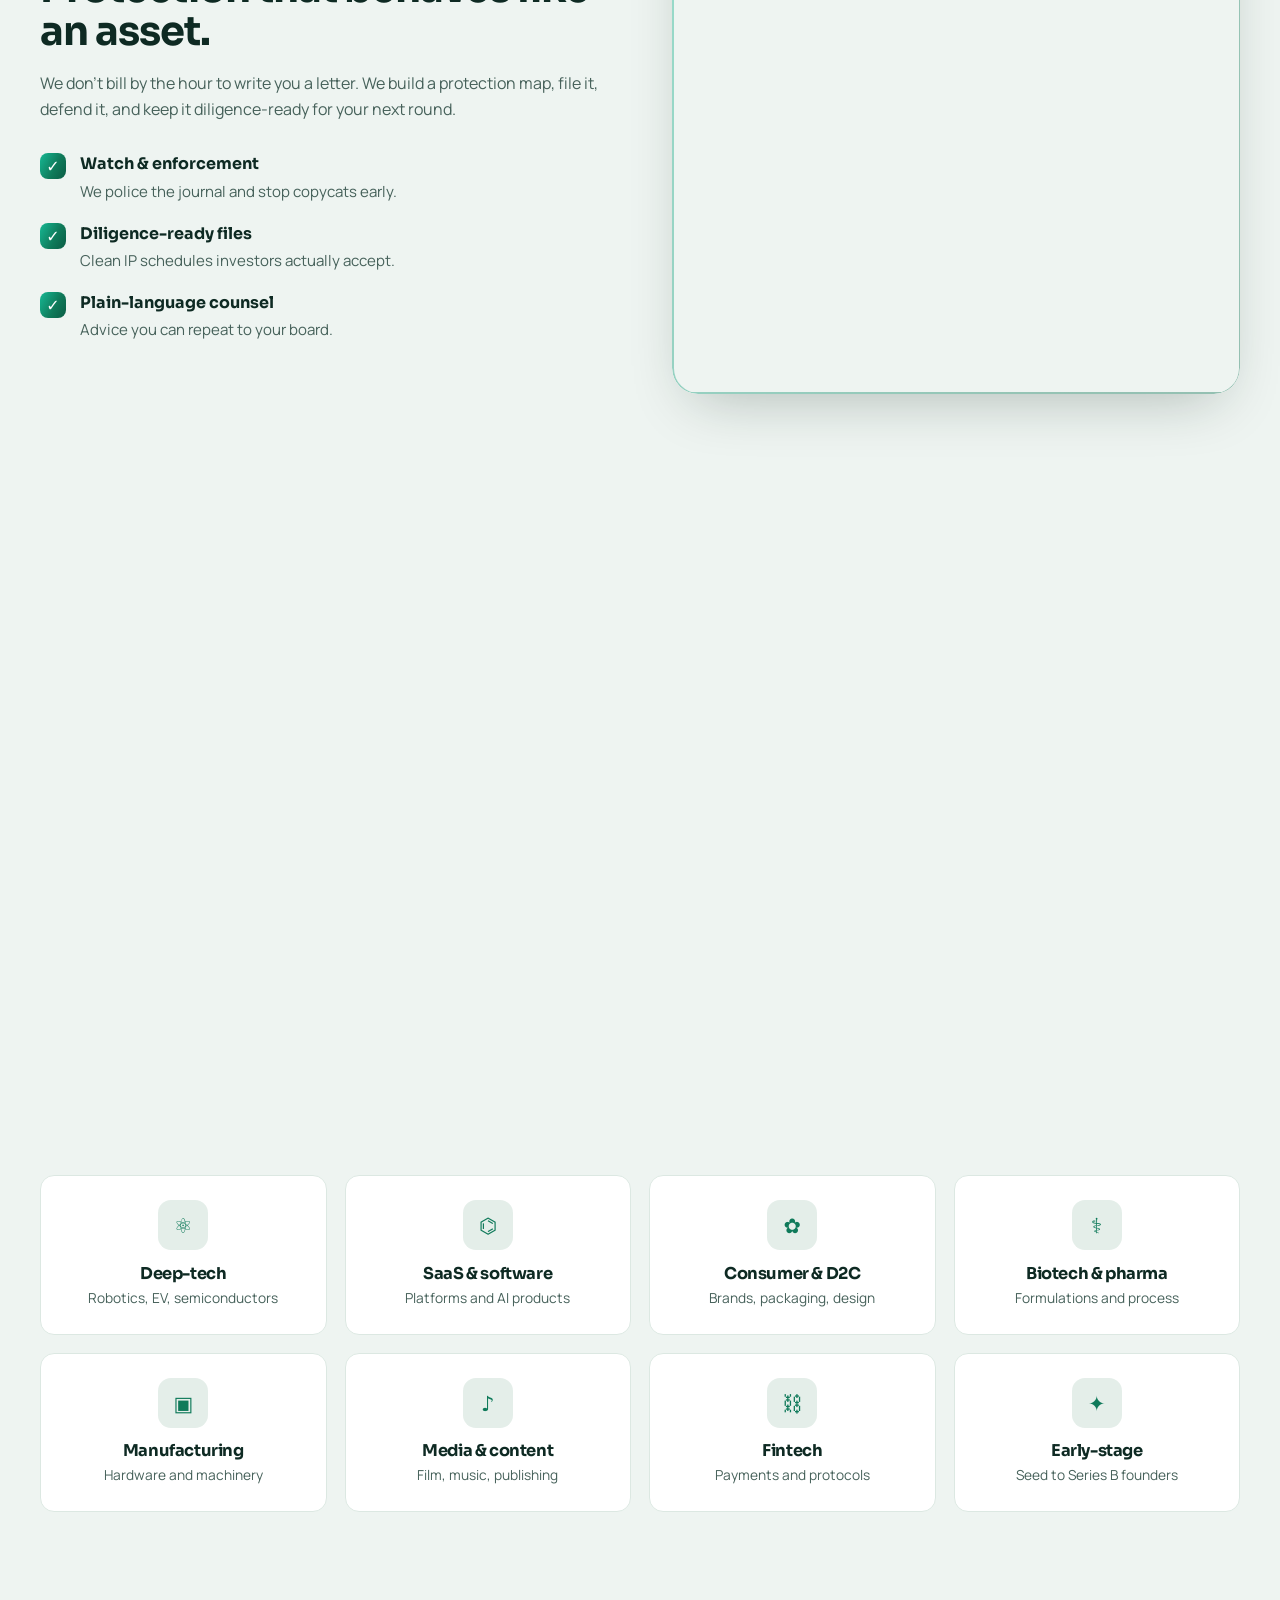
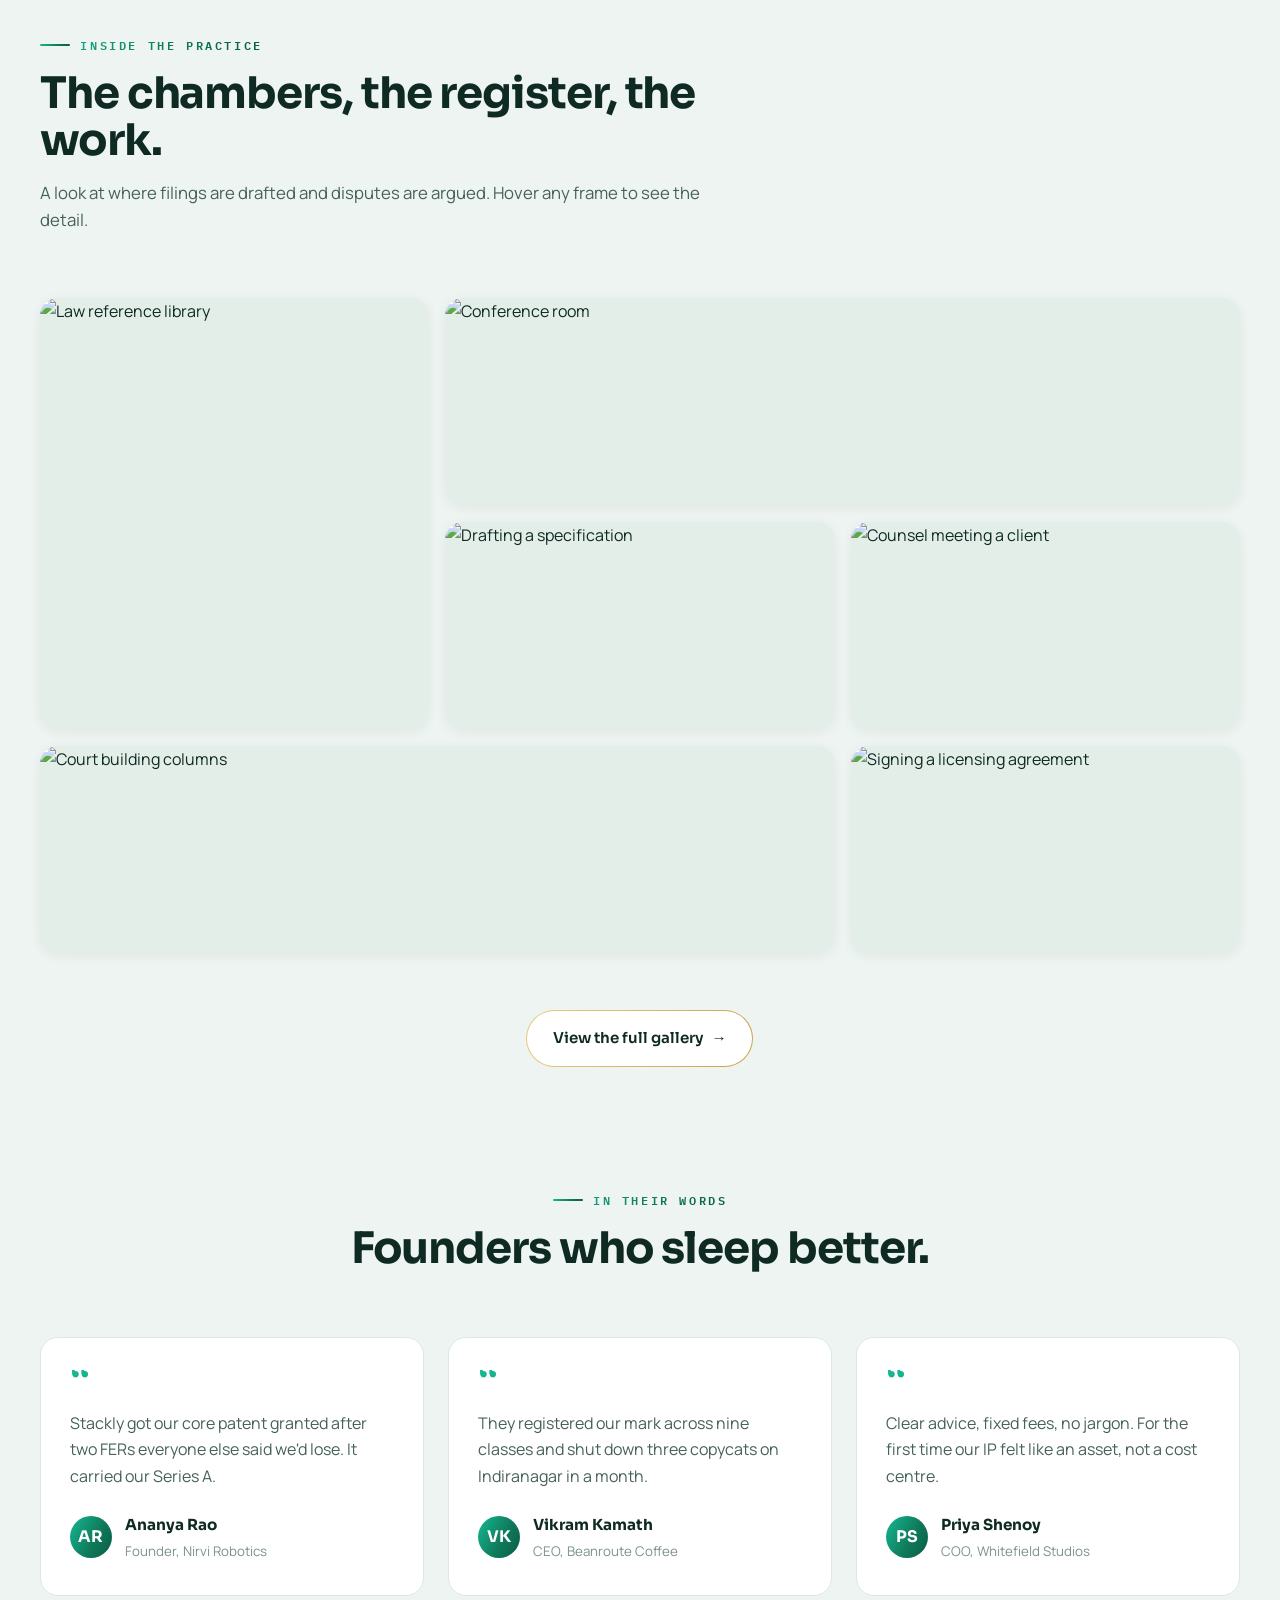
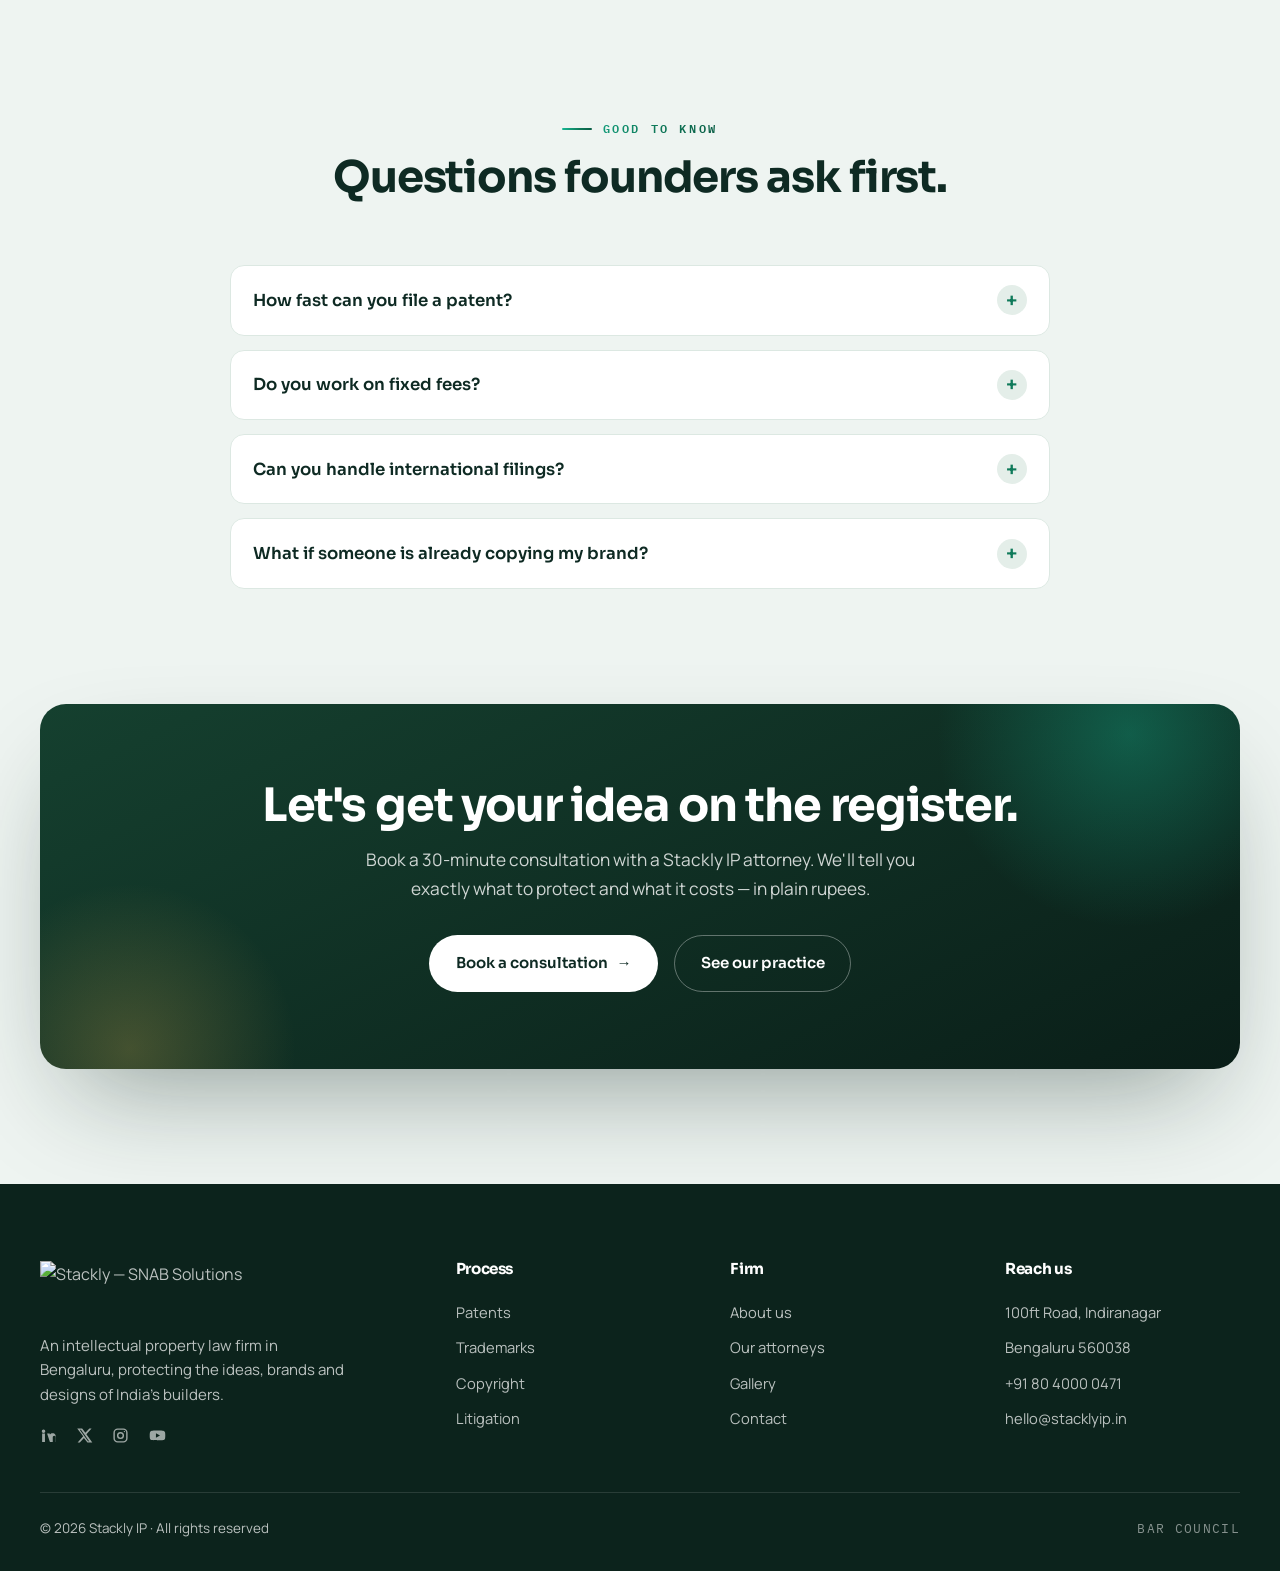
==== commit 2a9c6979: "update" ====
--- a/index.html
+++ b/index.html
@@ -180,6 +180,7 @@
   <div class="container">
     <div class="sec-head reveal"><span class="eyebrow">Inside the practice</span><h2>The chambers, the register, the work.</h2><p>A look at where filings are drafted and disputes are argued. Hover any frame to see the detail.</p></div>
     <div class="gallery-grid bento">
+      
       <figure class="g-item b-tall reveal"><img src="https://wsrv.nl/?url=images.unsplash.com/photo-1521587760476-6c12a4b040da&w=700&h=900&fit=crop&output=webp&q=64" alt="Law reference library" loading="lazy" /><span class="g-icon">+</span><figcaption class="g-overlay"><span class="g-tag">No. 01 · Archive</span><h3>The IP archive</h3><p>Nine years of prosecuted files, on the shelf.</p></figcaption></figure>
       <figure class="g-item b-wide reveal d1"><img src="https://wsrv.nl/?url=images.unsplash.com/photo-1497366811353-6870744d04b2&w=1000&h=560&fit=crop&output=webp&q=64" alt="Conference room" loading="lazy" /><span class="g-icon">+</span><figcaption class="g-overlay"><span class="g-tag">No. 02 · Boardroom</span><h3>Strategy room</h3><p>Where licensing and deal sheets get built.</p></figcaption></figure>
       <figure class="g-item reveal d2"><img src="https://wsrv.nl/?url=images.unsplash.com/photo-1450101499163-c8848c66ca85&w=700&h=560&fit=crop&output=webp&q=64" alt="Drafting a specification" loading="lazy" /><span class="g-icon">+</span><figcaption class="g-overlay"><span class="g-tag">No. 03 · Drafting</span><h3>Specification desk</h3><p>Claims drafted, line by line.</p></figcaption></figure>
@@ -236,19 +237,35 @@
         <div class="foot-logo-plate"><img class="logo" src="https://wsrv.nl/?url=https://snabsolutions.in/wp-content/uploads/2026/02/stackly-snab-solutions.png&w=260&h=104&output=webp&q=80&fit=inside" alt="Stackly — SNAB Solutions" /></div>
         <p>An intellectual property law firm in Bengaluru, protecting the ideas, brands and designs of India's builders.</p>
         <div class="foot-social">
-          <a href="#" aria-label="LinkedIn"><svg viewBox="0 0 24 24" fill="currentColor"><path d="M4.98 3.5a2.5 2.5 0 1 1 0 5 2.5 2.5 0 0 1 0-5zM3 9h4v12H3zM10 9h3.8v1.7h.1c.5-1 1.8-2 3.7-2 4 0 4.7 2.6 4.7 6V21H22v-5.6c0-1.3 0-3-1.9-3s-2.1 1.4-2.1 2.9V21H14z"/></svg></a>
-          <a href="#" aria-label="X"><svg viewBox="0 0 24 24" fill="currentColor"><path d="M18.9 2H22l-7.3 8.3L23 22h-6.8l-5-6.6L5.4 22H2.3l7.8-8.9L1.7 2h7l4.5 6zM17 20h1.6L7 4H5.3z"/></svg></a>
-          <a href="#" aria-label="Instagram"><svg viewBox="0 0 24 24" fill="none" stroke="currentColor" stroke-width="2"><rect x="3" y="3" width="18" height="18" rx="5"/><circle cx="12" cy="12" r="4"/><circle cx="17.5" cy="6.5" r="1" fill="currentColor" stroke="none"/></svg></a>
-          <a href="#" aria-label="YouTube"><svg viewBox="0 0 24 24" fill="currentColor"><path d="M23 12s0-3.2-.4-4.7a2.5 2.5 0 0 0-1.8-1.8C19.3 5 12 5 12 5s-7.3 0-8.8.5A2.5 2.5 0 0 0 1.4 7.3C1 8.8 1 12 1 12s0 3.2.4 4.7a2.5 2.5 0 0 0 1.8 1.8C4.7 19 12 19 12 19s7.3 0 8.8-.5a2.5 2.5 0 0 0 1.8-1.8C23 15.2 23 12 23 12zM9.8 15.3V8.7l5.7 3.3z"/></svg></a>
+          <a href="404.html" aria-label="LinkedIn"><svg viewBox="0 0 24 24" fill="currentColor"><path d="M4.98 3.5a2.5 2.5 0 1 1 0 5 2.5 2.5 0 0 1 0-5zM3 9h4v12H3zM10 9h3.8v1.7h.1c.5-1 1.8-2 3.7-2 4 0 4.7 2.6 4.7 6V21H22v-5.6c0-1.3 0-3-1.9-3s-2.1 1.4-2.1 2.9V21H14z"/></svg></a>
+          <a href="404.html" aria-label="X"><svg viewBox="0 0 24 24" fill="currentColor"><path d="M18.9 2H22l-7.3 8.3L23 22h-6.8l-5-6.6L5.4 22H2.3l7.8-8.9L1.7 2h7l4.5 6zM17 20h1.6L7 4H5.3z"/></svg></a>
+          <a href="404.html" aria-label="Instagram"><svg viewBox="0 0 24 24" fill="none" stroke="currentColor" stroke-width="2"><rect x="3" y="3" width="18" height="18" rx="5"/><circle cx="12" cy="12" r="4"/><circle cx="17.5" cy="6.5" r="1" fill="currentColor" stroke="none"/></svg></a>
+          <a href="404.html" aria-label="YouTube"><svg viewBox="0 0 24 24" fill="currentColor"><path d="M23 12s0-3.2-.4-4.7a2.5 2.5 0 0 0-1.8-1.8C19.3 5 12 5 12 5s-7.3 0-8.8.5A2.5 2.5 0 0 0 1.4 7.3C1 8.8 1 12 1 12s0 3.2.4 4.7a2.5 2.5 0 0 0 1.8 1.8C4.7 19 12 19 12 19s7.3 0 8.8-.5a2.5 2.5 0 0 0 1.8-1.8C23 15.2 23 12 23 12zM9.8 15.3V8.7l5.7 3.3z"/></svg></a>
         </div>
       </div>
-      <div class="foot-col"><h4>Practice</h4><a href="practice.html">Patents</a><a href="practice.html">Trademarks</a><a href="practice.html">Copyright</a><a href="practice.html">Litigation</a></div>
-      <div class="foot-col"><h4>Firm</h4><a href="about.html">About us</a><a href="about.html">Our attorneys</a><a href="gallery.html">Gallery</a><a href="contact.html">Contact</a></div>
-      <div class="foot-col"><h4>Reach us</h4><a href="contact.html">100ft Road, Indiranagar</a><a href="contact.html">Bengaluru 560038</a><a href="tel:+918040000471">+91 80 4000 0471</a><a href="mailto:hello@stacklyip.in">hello@stacklyip.in</a></div>
+      <div class="foot-col">
+        <h4>Process</h4>
+        <a href="practice.html">Patents</a>
+        <a href="practice.html">Trademarks</a>
+        <a href="practice.html">Copyright</a>
+        <a href="practice.html">Litigation</a>
+      </div>
+      <div class="foot-col"><h4>Firm</h4>
+        <a href="about.html">About us</a>
+        <a href="about.html">Our attorneys</a>
+        <a href="gallery.html">Gallery</a>
+        <a href="contact.html">Contact</a>
+      </div>
+      <div class="foot-col"><h4>Reach us</h4>
+        <a href="404.html">100ft Road, Indiranagar</a>
+        <a href="404.html">Bengaluru 560038</a>
+        <a href="404.html">+91 80 4000 0471</a>
+        <a href="404.html">hello@stacklyip.in</a>
+      </div>
     </div>
     <div class="foot-bottom">
-      <span>© <span data-year>2025</span> Stackly IP · A SNAB Solutions firm · All rights reserved</span>
-      <span class="reg">BAR COUNCIL · KAR/ADV/2016/0471</span>
+      <span>© <span data-year>2025</span> Stackly IP  · All rights reserved</span>
+      <span class="reg">BAR COUNCIL </span>
     </div>
   </div>
 </footer>
--- a/css/styles.css
+++ b/css/styles.css
@@ -102,7 +102,7 @@
 .site-header.scrolled{border-color:var(--line);box-shadow:0 10px 36px -24px rgba(12,35,28,.5)}
 .header-inner{width:min(100% - 40px,var(--container));margin-inline:auto;display:flex;align-items:center;justify-content:space-between;gap:1rem}
 .brand{display:flex;align-items:center;flex-shrink:0}
-.logo{height:46px;width:auto;display:block;object-fit:contain}
+.logo{height:55px;width:auto;display:block;object-fit:contain}
 .nav{display:flex;align-items:center;gap:2rem}
 .nav a{font-size:.94rem;font-weight:600;color:var(--ink-soft);position:relative;padding:.2rem 0;transition:color .25s}
 .nav a::after{content:"";position:absolute;left:0;bottom:-3px;height:2px;width:0;background:var(--grad-emerald);transition:width .3s var(--ease)}
@@ -382,7 +382,7 @@
 .site-footer .container{position:relative;z-index:2}
 .foot-grid{display:grid;grid-template-columns:1.6fr 1fr 1fr 1fr;gap:40px;margin-bottom:48px}
 .foot-logo-plate{display:inline-block;background:none;padding:0}
-.foot-logo-plate .logo{height:42px}
+.foot-logo-plate .logo{height:55px}
 .foot-social{display:flex;gap:1.2rem;margin-top:1.2rem}
 .foot-social a{color:rgba(255,255,255,.6);display:inline-flex;transition:color .25s,transform .25s var(--ease)}
 .foot-social a:hover{color:var(--gold-lite);transform:translateY(-3px)}
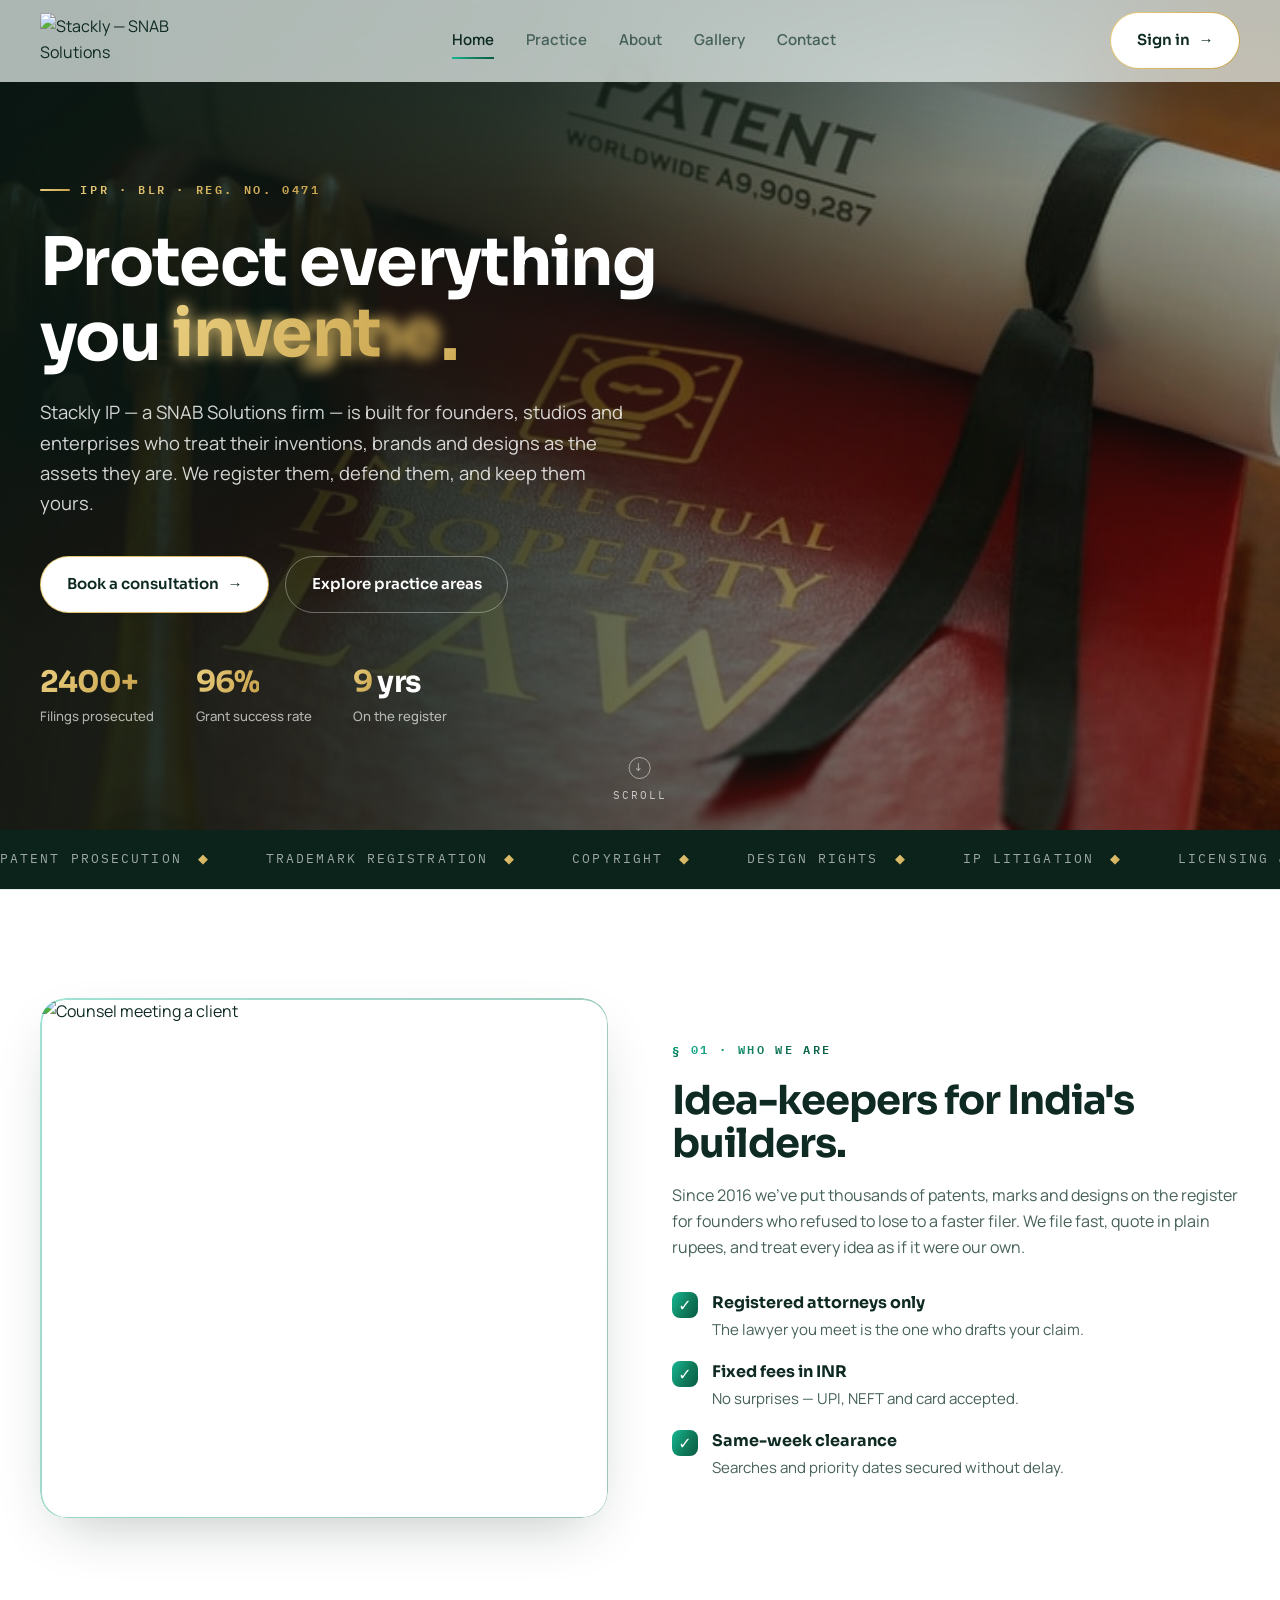
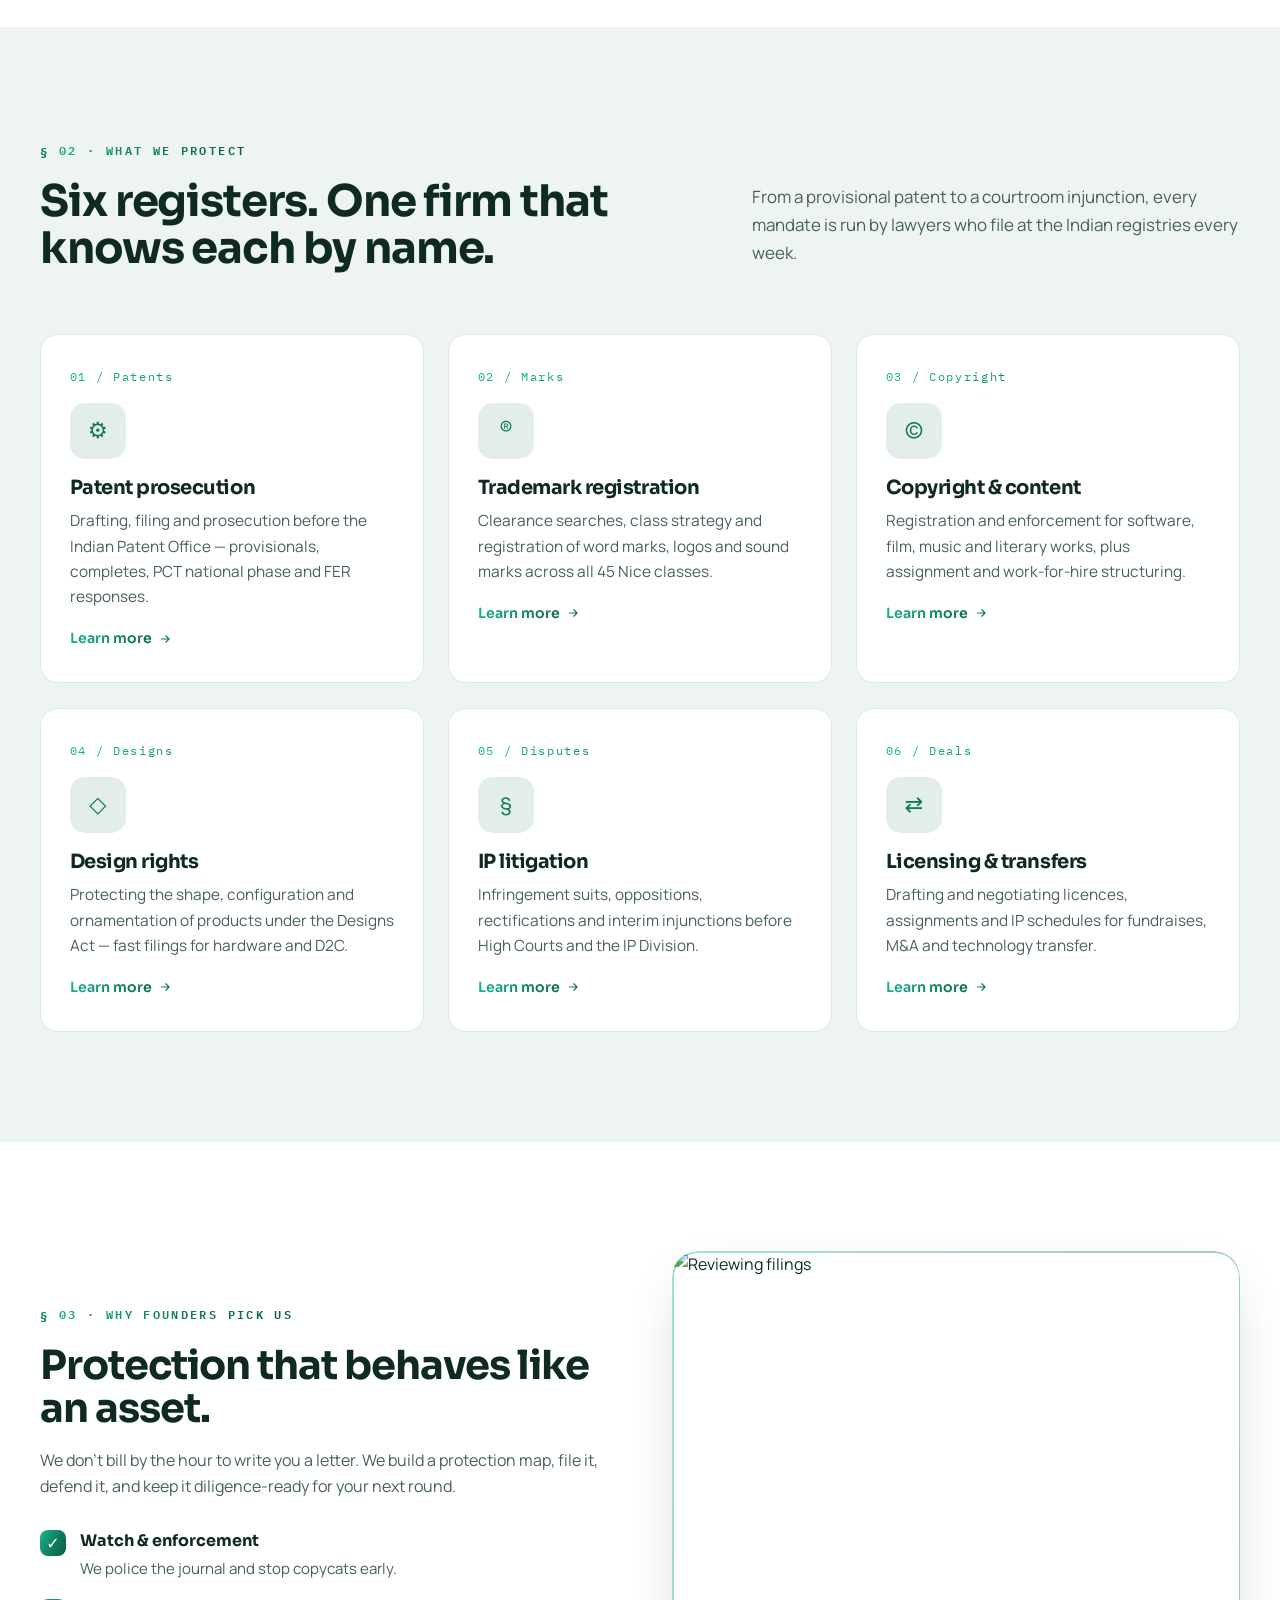
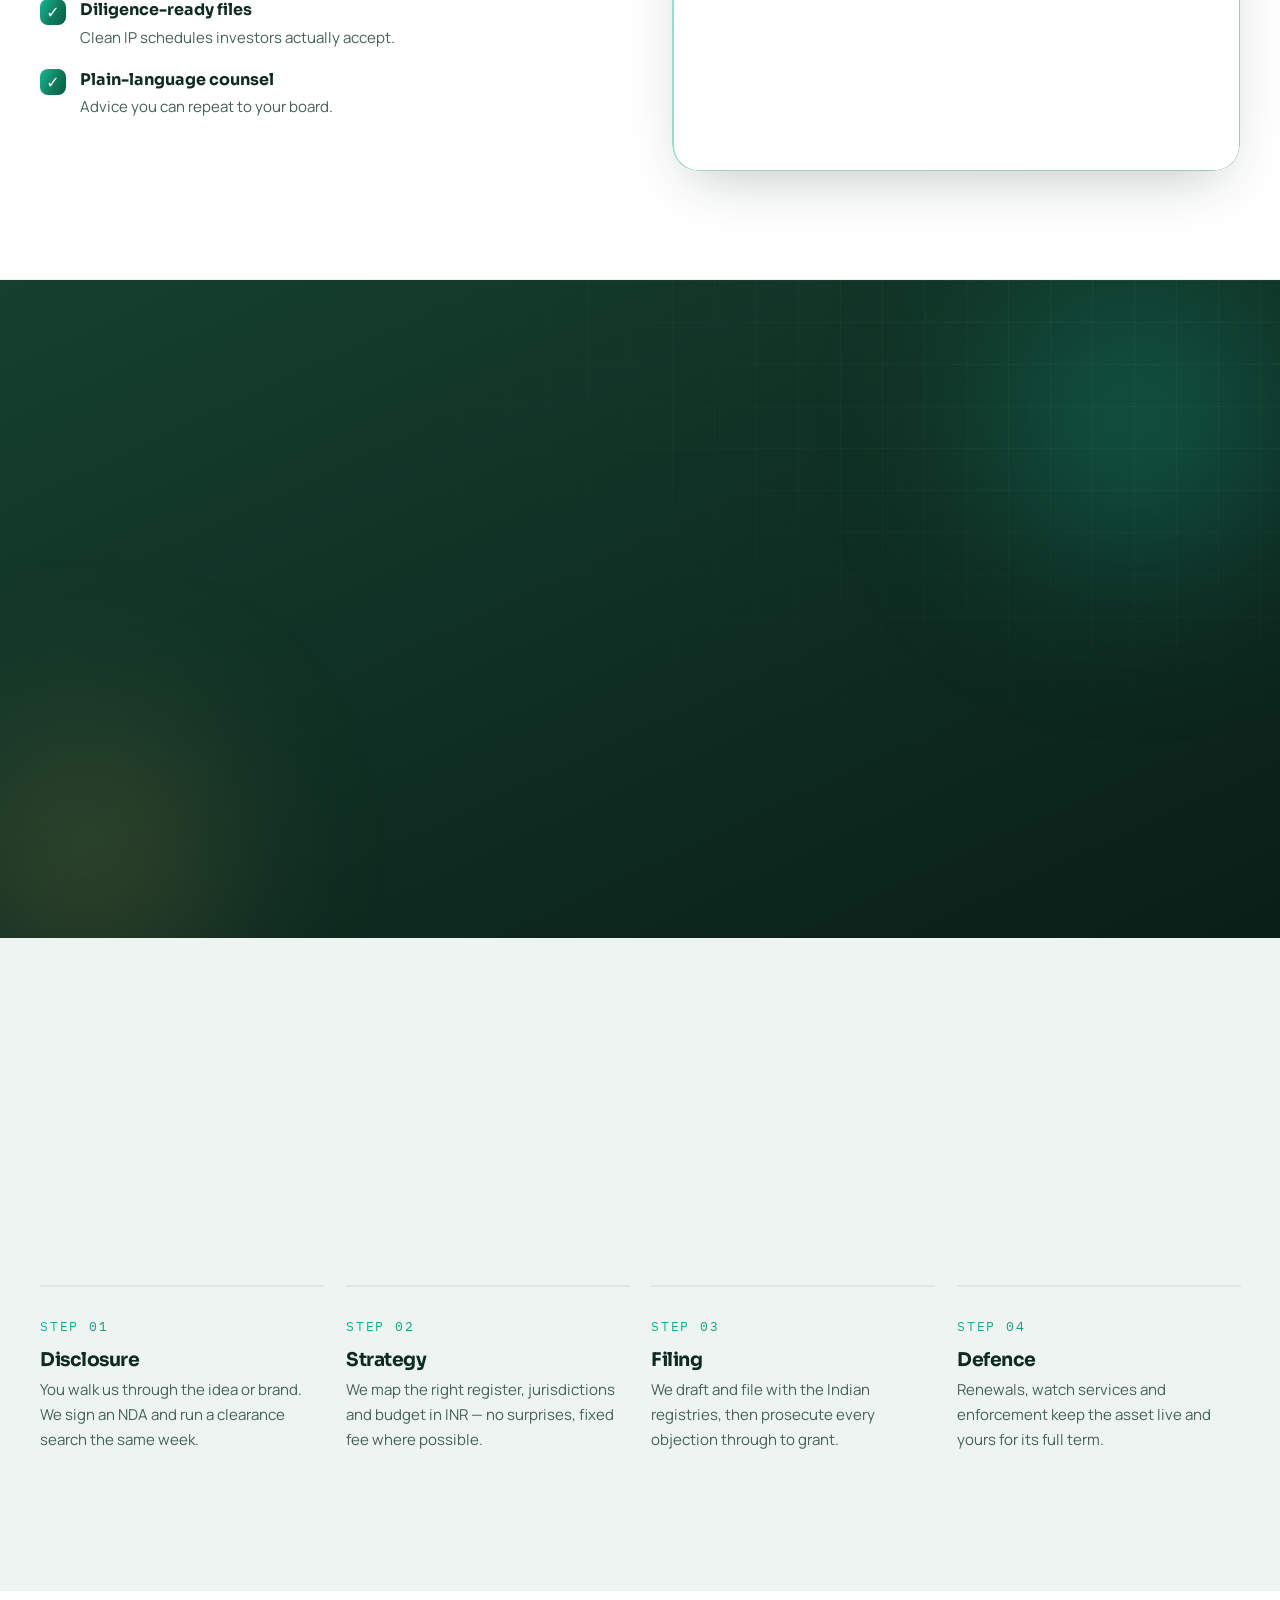
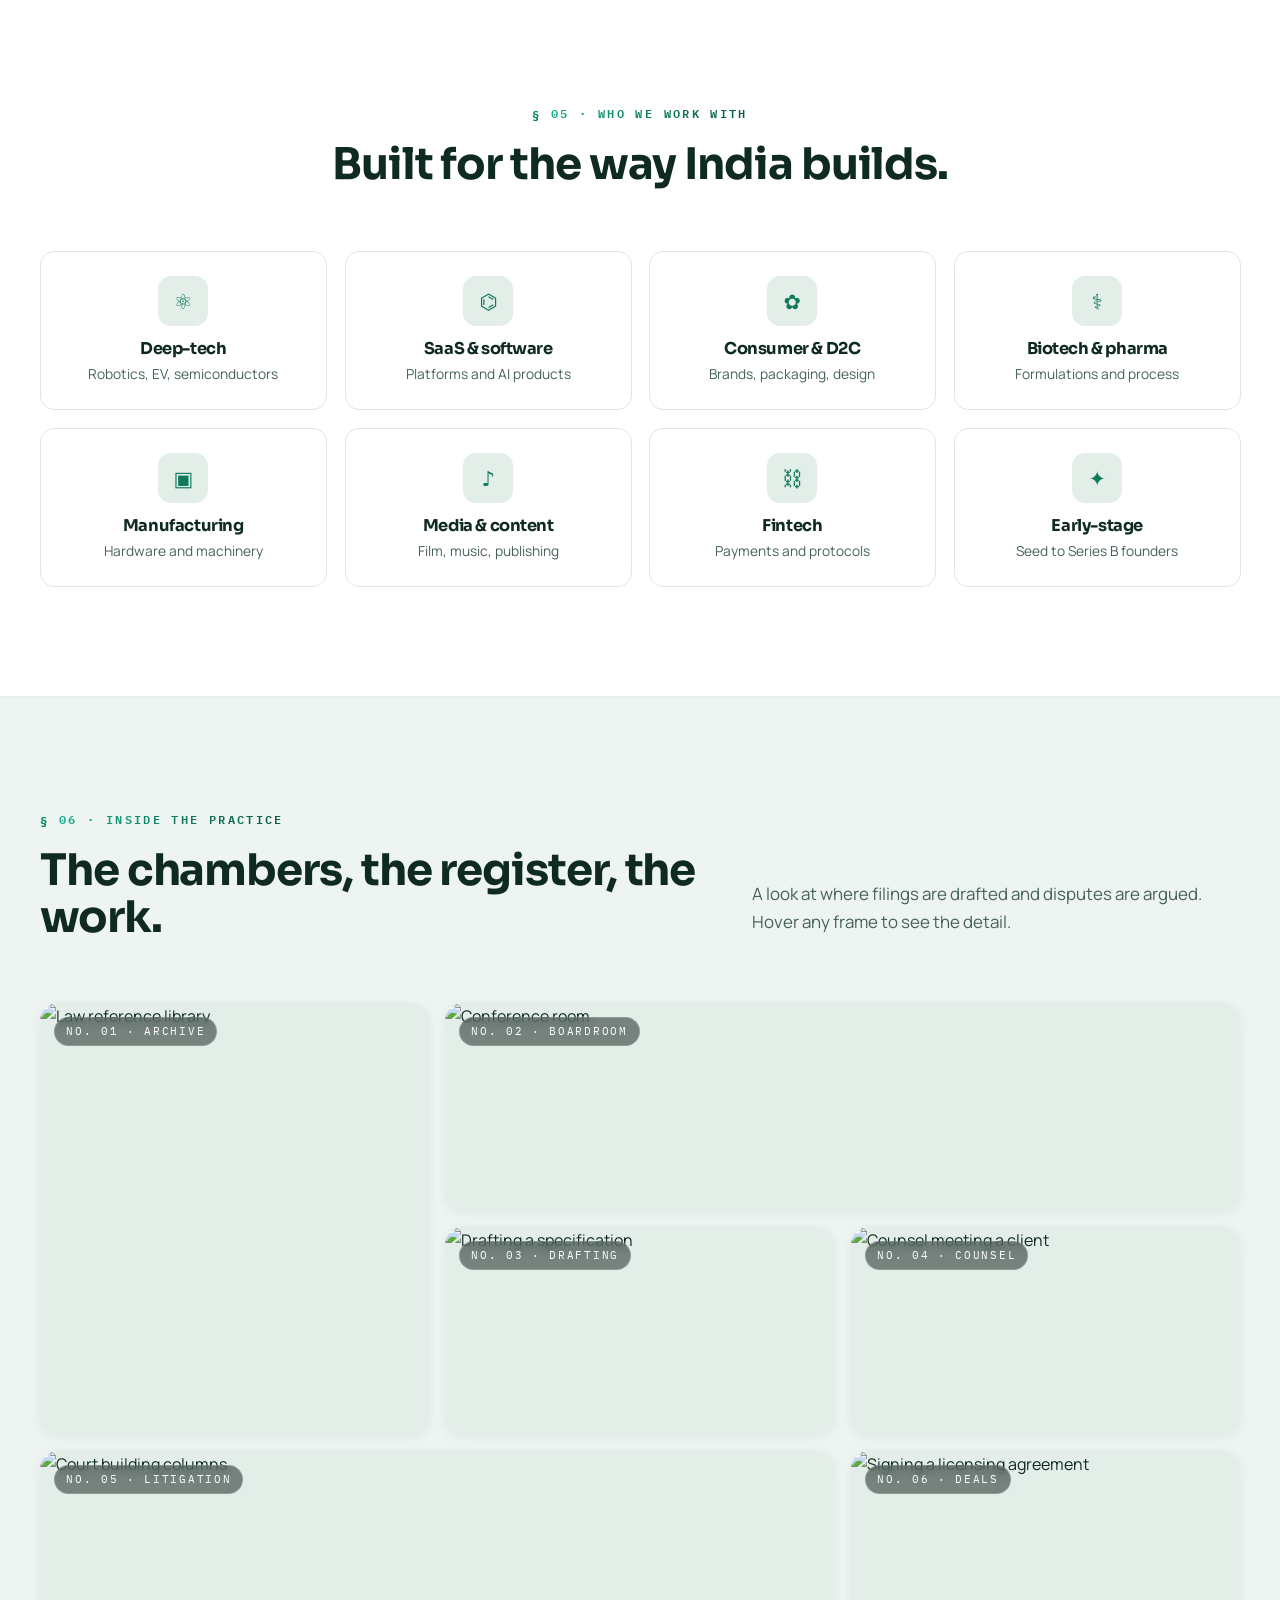
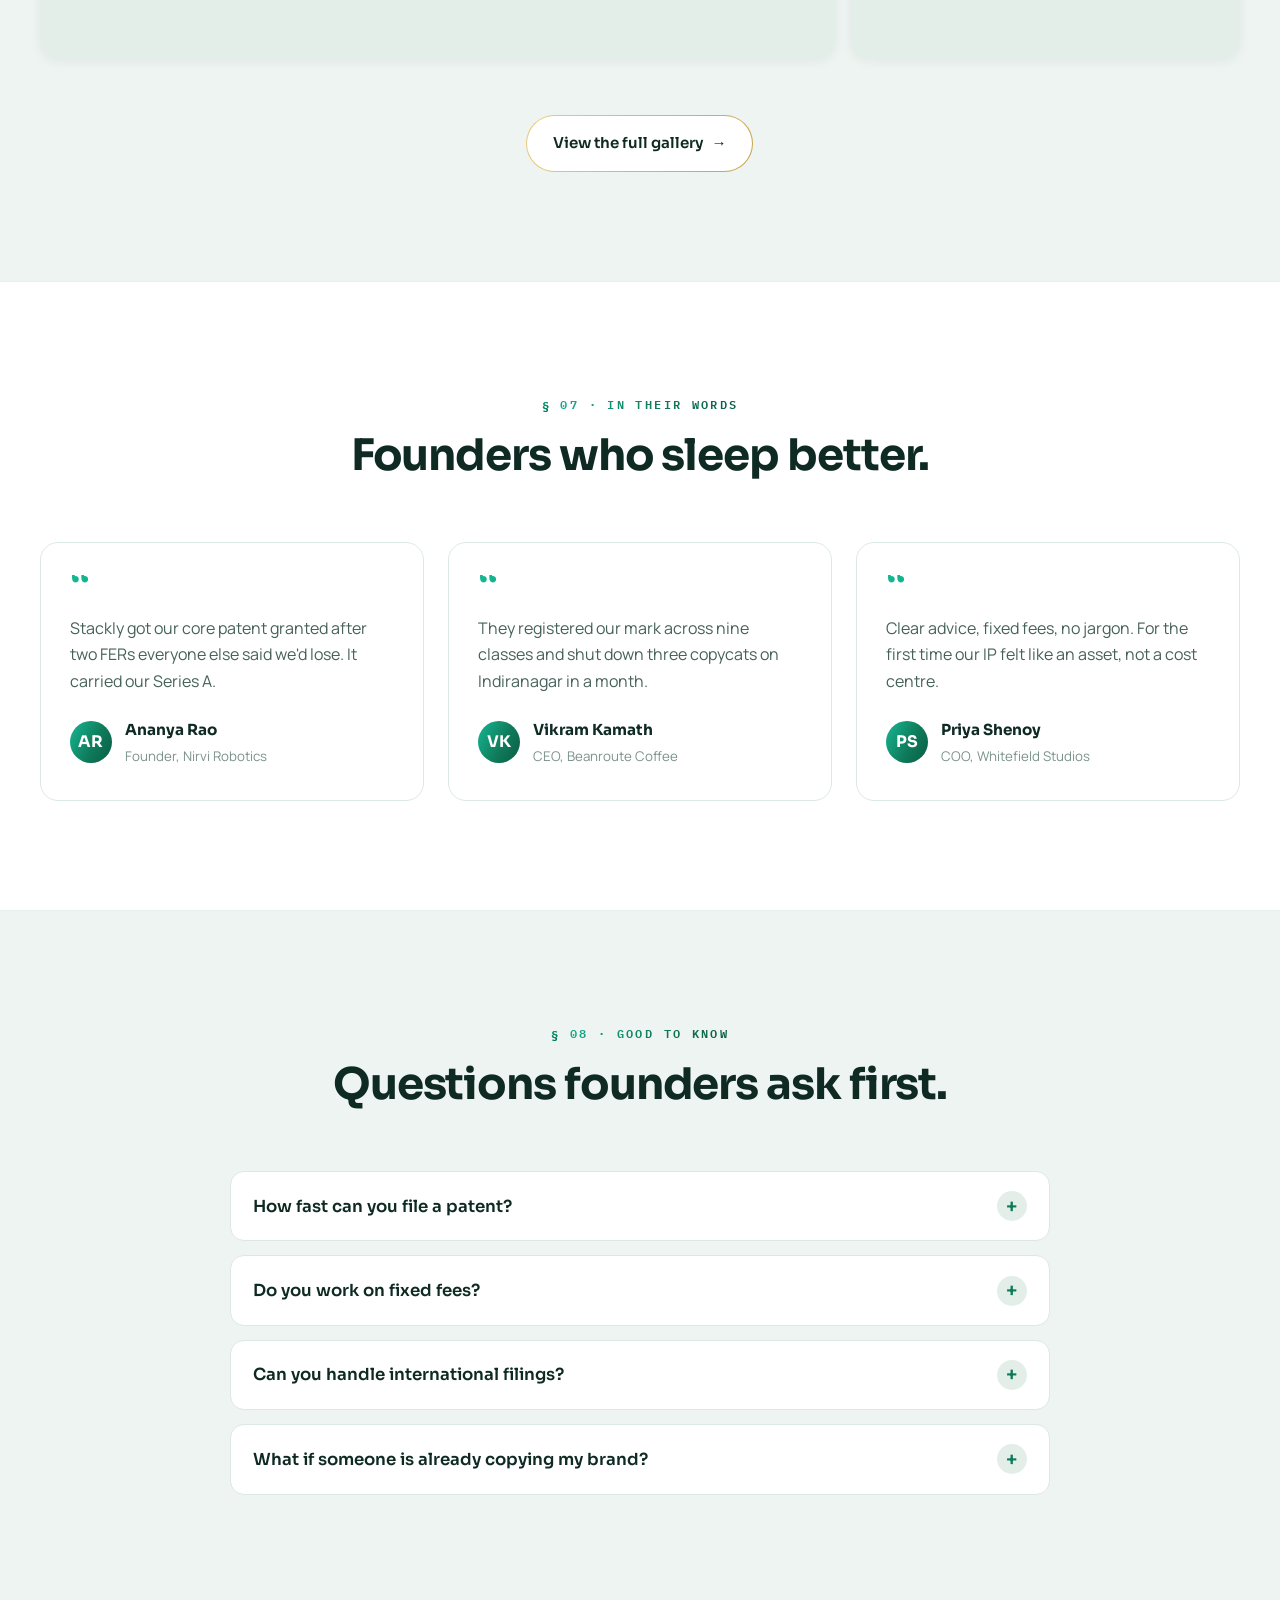
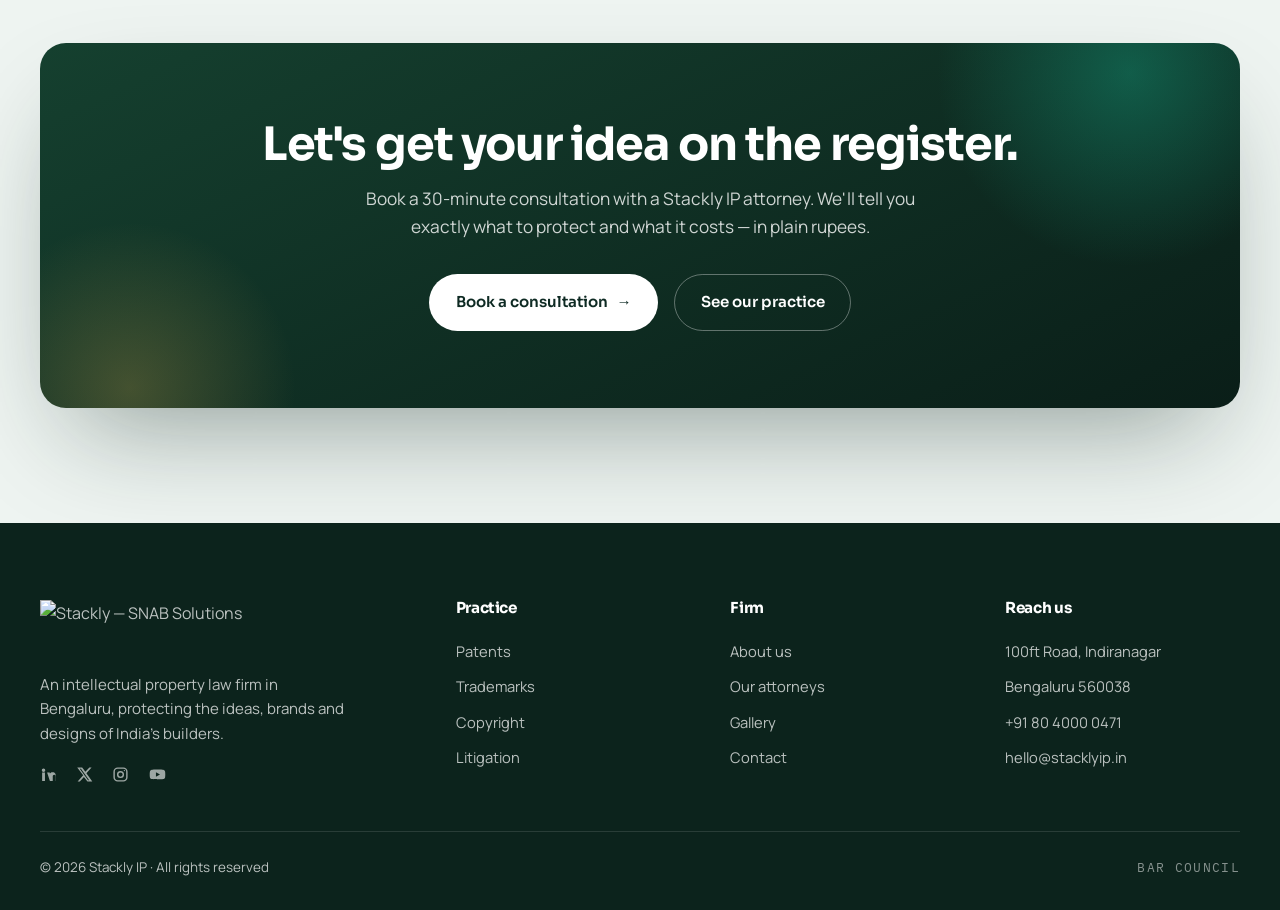
==== commit 92cf9407: "update" ====
--- a/index.html
+++ b/index.html
@@ -9,6 +9,7 @@
 <link rel="preconnect" href="https://fonts.gstatic.com" crossorigin />
 <link href="https://fonts.googleapis.com/css2?family=Sora:wght@400;600;700;800&family=Manrope:wght@400;500;600;700&family=IBM+Plex+Mono:wght@400;500;600&display=swap" rel="stylesheet" />
 <link rel="stylesheet" href="css/styles.css" />
+<link rel="stylesheet" href="css/redesign.css" />
 </head>
 <body>
 
@@ -23,7 +24,6 @@
       <a href="contact.html">Contact</a>
     </nav>
     <div class="header-cta">
-      
       <a href="signin.html" class="btn btn--gold">Sign in<span class="ico">→</span></a>
       <button class="burger" aria-label="Open menu" aria-expanded="false" aria-controls="mobileNav"><span></span><span></span><span></span></button>
     </div>
@@ -44,15 +44,15 @@
     <a href="contact.html" class="mn-link"><span class="mn-num">05</span><span class="mn-text"><span class="mn-name">Contact</span><span class="mn-desc">Book a consultation</span></span><span class="mn-arrow">→</span></a>
   </div>
   <div class="mn-foot">
-    <div class="mn-contact"><a href="tel:+918040000471">+91 80 4000 0471</a><a href="mailto:hello@stacklyip.in">hello@stacklyip.in</a><span>100ft Road, Indiranagar</span><a href="signin.html">Sign in</a></div>
-    <a href="contact.html" class="btn">Book a consultation <span class="ico">→</span></a>
+
+    <a href="Signin.html" class="btn">Sign in<span class="ico">→</span></a>
   </div>
 </nav>
 
 <main>
-<!-- 01 · HERO (full image) -->
+<!-- HERO (full image) -->
 <section class="hero">
-  <div class="hero-bg"><img src="https://wsrv.nl/?url=images.unsplash.com/photo-1589829085413-56de8ae18c73&w=1280&h=820&fit=crop&output=webp&q=62" alt="Law library at Stackly IP" loading="eager" /></div>
+  <div class="hero-bg"><img src="pic/patent-lawyer.webp" alt="Law library at Stackly IP" loading="eager" /></div>
   <div class="container hero-grid">
     <div class="hero-copy">
       <span class="eyebrow on-dark hero-tag">IPR · BLR · Reg. No. 0471</span>
@@ -72,7 +72,7 @@
   <div class="scroll-cue"><span class="arrow">↓</span> Scroll</div>
 </section>
 
-<!-- 02 · STRIP -->
+<!-- STRIP -->
 <div class="strip" aria-hidden="true">
   <div class="strip-track">
     <span>Patent Prosecution</span><span>Trademark Registration</span><span>Copyright</span><span>Design Rights</span><span>IP Litigation</span><span>Licensing &amp; Deals</span>
@@ -80,13 +80,13 @@
   </div>
 </div>
 
-<!-- 03 · WHO WE ARE -->
-<section class="section-pad">
+<!-- WHO WE ARE (paper · split) -->
+<section class="zone zone--paper">
   <div class="container split">
     <div class="media reveal"><img src="https://wsrv.nl/?url=images.unsplash.com/photo-1556761175-5973dc0f32e7&w=800&h=900&fit=crop&output=webp&q=64" alt="Counsel meeting a client" loading="lazy" /></div>
     <div class="reveal d1">
-      <span class="eyebrow">Who we are</span>
-      <h2 style="font-size:clamp(1.9rem,3.2vw,2.5rem);margin:1rem 0 1rem">Idea-keepers for India's builders.</h2>
+      <span class="smark">01 · Who we are</span>
+      <h2 style="font-size:clamp(1.9rem,3.2vw,2.5rem);margin:1.1rem 0 1rem">Idea-keepers for India's builders.</h2>
       <p style="color:var(--ink-soft)">Since 2016 we've put thousands of patents, marks and designs on the register for founders who refused to lose to a faster filer. We file fast, quote in plain rupees, and treat every idea as if it were our own.</p>
       <ul class="feature-list">
         <li><span class="tick">✓</span><span><b>Registered attorneys only</b><span class="d">The lawyer you meet is the one who drafts your claim.</span></span></li>
@@ -97,13 +97,12 @@
   </div>
 </section>
 
-<!-- 04 · PRACTICE -->
-<section class="section-pad" style="padding-top:0">
-  <div class="container">
-    <div class="sec-head reveal">
-      <span class="eyebrow">What we protect</span>
-      <h2>Six registers. One firm that knows each by name.</h2>
-      <p>From a provisional patent to a courtroom injunction, every mandate is run by lawyers who file at the Indian registries every week.</p>
+<!-- PRACTICE (mist · split header + cards) -->
+<section class="zone zone--mist">
+  <div class="container">
+    <div class="head head--split reveal">
+      <div><span class="smark">02 · What we protect</span><h2>Six registers. One firm that knows each by name.</h2></div>
+      <p class="lead">From a provisional patent to a courtroom injunction, every mandate is run by lawyers who file at the Indian registries every week.</p>
     </div>
     <div class="practice-grid">
       <article class="p-card reveal"><div class="p-num">01 / Patents</div><div class="p-icon">⚙</div><h3>Patent prosecution</h3><p>Drafting, filing and prosecution before the Indian Patent Office — provisionals, completes, PCT national phase and FER responses.</p><a href="practice.html" class="more">Learn more <svg width="14" height="14" viewBox="0 0 24 24" fill="none" stroke="currentColor" stroke-width="2"><path d="M5 12h14M13 6l6 6-6 6"/></svg></a></article>
@@ -116,24 +115,12 @@
   </div>
 </section>
 
-<!-- 05 · STAT BANNER -->
-<section class="section-pad" style="padding-top:0">
-  <div class="container">
-    <div class="stat-banner reveal">
-      <div class="stat"><div class="n"><span data-count="2400" data-suffix="+">0</span></div><div class="t">IP applications handled</div></div>
-      <div class="stat"><div class="n">₹<span data-count="640" data-suffix="Cr">0</span></div><div class="t">Asset value secured</div></div>
-      <div class="stat"><div class="n"><span data-count="38">0</span></div><div class="t">Reported court wins</div></div>
-      <div class="stat"><div class="n"><span data-count="11">0</span></div><div class="t">Patent &amp; TM attorneys</div></div>
-    </div>
-  </div>
-</section>
-
-<!-- 06 · WHY US -->
-<section class="section-pad" style="padding-top:0">
+<!-- WHY US (paper · split reversed) -->
+<section class="zone zone--paper">
   <div class="container split">
     <div class="reveal">
-      <span class="eyebrow">Why founders pick us</span>
-      <h2 style="font-size:clamp(1.9rem,3.2vw,2.5rem);margin:1rem 0 1rem">Protection that behaves like an asset.</h2>
+      <span class="smark">03 · Why founders pick us</span>
+      <h2 style="font-size:clamp(1.9rem,3.2vw,2.5rem);margin:1.1rem 0 1rem">Protection that behaves like an asset.</h2>
       <p style="color:var(--ink-soft)">We don't bill by the hour to write you a letter. We build a protection map, file it, defend it, and keep it diligence-ready for your next round.</p>
       <ul class="feature-list">
         <li><span class="tick">✓</span><span><b>Watch &amp; enforcement</b><span class="d">We police the journal and stop copycats early.</span></span></li>
@@ -145,10 +132,28 @@
   </div>
 </section>
 
-<!-- 07 · PROCESS -->
-<section class="section-pad" style="padding-top:0">
-  <div class="container">
-    <div class="sec-head reveal"><span class="eyebrow">How a mandate runs</span><h2>From first idea to a number on the register.</h2></div>
+<!-- MANIFESTO (ink · signature break) -->
+<section class="zone zone--ink">
+  <span class="blob g"></span><span class="blob d"></span>
+  <div class="container">
+    <div class="manifesto reveal">
+      <span class="smark">The Stackly belief</span>
+      <p>An idea is only an asset once it has <span class="hl">a number on the register.</span> Until then it is a head start anyone can take. Our whole job is to close that gap — quickly, in plain rupees, and before the faster filer beats you to it.</p>
+      <cite>— Arjun Menon, Founder &amp; Managing Partner</cite>
+    </div>
+    <div class="stat-rail reveal d1" style="margin-top:clamp(40px,5vw,64px)">
+      <div class="si"><span class="n"><span data-count="2400" data-suffix="+">0</span></span><span class="t">IP applications handled</span></div>
+      <div class="si"><span class="n">₹<span data-count="640" data-suffix="Cr">0</span></span><span class="t">Asset value secured</span></div>
+      <div class="si"><span class="n"><span data-count="38">0</span></span><span class="t">Reported court wins</span></div>
+      <div class="si"><span class="n"><span data-count="11">0</span></span><span class="t">Patent &amp; TM attorneys</span></div>
+    </div>
+  </div>
+</section>
+
+<!-- PROCESS (mist · display header + steps) -->
+<section class="zone zone--mist">
+  <div class="container">
+    <div class="head head--display reveal"><span class="smark">04 · How a mandate runs</span><h2>From first idea to a number on the register.</h2></div>
     <div class="steps">
       <div class="step reveal"><div class="s-n">STEP 01</div><h3>Disclosure</h3><p>You walk us through the idea or brand. We sign an NDA and run a clearance search the same week.</p></div>
       <div class="step reveal d1"><div class="s-n">STEP 02</div><h3>Strategy</h3><p>We map the right register, jurisdictions and budget in INR — no surprises, fixed fee where possible.</p></div>
@@ -158,10 +163,10 @@
   </div>
 </section>
 
-<!-- 08 · INDUSTRIES -->
-<section class="section-pad" style="padding-top:0">
-  <div class="container">
-    <div class="sec-head center reveal"><span class="eyebrow">Who we work with</span><h2>Built for the way India builds.</h2></div>
+<!-- INDUSTRIES (paper · centered) -->
+<section class="zone zone--paper">
+  <div class="container">
+    <div class="head head--center reveal"><span class="smark">05 · Who we work with</span><h2>Built for the way India builds.</h2></div>
     <div class="ind-grid">
       <div class="ind reveal"><div class="ic">⚛</div><h3>Deep-tech</h3><p>Robotics, EV, semiconductors</p></div>
       <div class="ind reveal d1"><div class="ic">⌬</div><h3>SaaS &amp; software</h3><p>Platforms and AI products</p></div>
@@ -175,27 +180,29 @@
   </div>
 </section>
 
-<!-- 09 · GALLERY -->
-<section class="section-pad" style="padding-top:0">
-  <div class="container">
-    <div class="sec-head reveal"><span class="eyebrow">Inside the practice</span><h2>The chambers, the register, the work.</h2><p>A look at where filings are drafted and disputes are argued. Hover any frame to see the detail.</p></div>
+<!-- GALLERY (mist · bento + split header) -->
+<section class="zone zone--mist">
+  <div class="container">
+    <div class="head head--split reveal">
+      <div><span class="smark">06 · Inside the practice</span><h2>The chambers, the register, the work.</h2></div>
+      <p class="lead">A look at where filings are drafted and disputes are argued. Hover any frame to see the detail.</p>
+    </div>
     <div class="gallery-grid bento">
-      
-      <figure class="g-item b-tall reveal"><img src="https://wsrv.nl/?url=images.unsplash.com/photo-1521587760476-6c12a4b040da&w=700&h=900&fit=crop&output=webp&q=64" alt="Law reference library" loading="lazy" /><span class="g-icon">+</span><figcaption class="g-overlay"><span class="g-tag">No. 01 · Archive</span><h3>The IP archive</h3><p>Nine years of prosecuted files, on the shelf.</p></figcaption></figure>
-      <figure class="g-item b-wide reveal d1"><img src="https://wsrv.nl/?url=images.unsplash.com/photo-1497366811353-6870744d04b2&w=1000&h=560&fit=crop&output=webp&q=64" alt="Conference room" loading="lazy" /><span class="g-icon">+</span><figcaption class="g-overlay"><span class="g-tag">No. 02 · Boardroom</span><h3>Strategy room</h3><p>Where licensing and deal sheets get built.</p></figcaption></figure>
-      <figure class="g-item reveal d2"><img src="https://wsrv.nl/?url=images.unsplash.com/photo-1450101499163-c8848c66ca85&w=700&h=560&fit=crop&output=webp&q=64" alt="Drafting a specification" loading="lazy" /><span class="g-icon">+</span><figcaption class="g-overlay"><span class="g-tag">No. 03 · Drafting</span><h3>Specification desk</h3><p>Claims drafted, line by line.</p></figcaption></figure>
-      <figure class="g-item reveal"><img src="https://wsrv.nl/?url=images.unsplash.com/photo-1556761175-5973dc0f32e7&w=700&h=560&fit=crop&output=webp&q=64" alt="Counsel meeting a client" loading="lazy" /><span class="g-icon">+</span><figcaption class="g-overlay"><span class="g-tag">No. 04 · Counsel</span><h3>Client counsel</h3><p>Founders, briefed in plain language.</p></figcaption></figure>
-      <figure class="g-item b-wide reveal d1"><img src="https://wsrv.nl/?url=images.unsplash.com/photo-1589994965851-a8f479c573a9&w=1000&h=560&fit=crop&output=webp&q=64" alt="Court building columns" loading="lazy" /><span class="g-icon">+</span><figcaption class="g-overlay"><span class="g-tag">No. 05 · Litigation</span><h3>Before the bench</h3><p>Injunctions argued at the IP Division.</p></figcaption></figure>
-      <figure class="g-item reveal d2"><img src="https://wsrv.nl/?url=images.unsplash.com/photo-1551836022-d5d88e9218df&w=700&h=560&fit=crop&output=webp&q=64" alt="Signing a licensing agreement" loading="lazy" /><span class="g-icon">+</span><figcaption class="g-overlay"><span class="g-tag">No. 06 · Deals</span><h3>Licence signed</h3><p>IP that moves from idea to revenue.</p></figcaption></figure>
+      <figure class="g-item reveal"><img src="https://wsrv.nl/?url=images.unsplash.com/photo-1521587760476-6c12a4b040da&w=700&h=900&fit=crop&output=webp&q=64" alt="Law reference library" loading="lazy" /><span class="plate">No. 01 · Archive</span><span class="g-icon">+</span><figcaption class="g-overlay"><span class="g-tag">No. 01 · Archive</span><h3>The IP archive</h3><p>Nine years of prosecuted files, on the shelf.</p></figcaption></figure>
+      <figure class="g-item reveal d1"><img src="https://wsrv.nl/?url=images.unsplash.com/photo-1497366811353-6870744d04b2&w=1000&h=560&fit=crop&output=webp&q=64" alt="Conference room" loading="lazy" /><span class="plate">No. 02 · Boardroom</span><span class="g-icon">+</span><figcaption class="g-overlay"><span class="g-tag">No. 02 · Boardroom</span><h3>Strategy room</h3><p>Where licensing and deal sheets get built.</p></figcaption></figure>
+      <figure class="g-item reveal d2"><img src="https://wsrv.nl/?url=images.unsplash.com/photo-1450101499163-c8848c66ca85&w=700&h=560&fit=crop&output=webp&q=64" alt="Drafting a specification" loading="lazy" /><span class="plate">No. 03 · Drafting</span><span class="g-icon">+</span><figcaption class="g-overlay"><span class="g-tag">No. 03 · Drafting</span><h3>Specification desk</h3><p>Claims drafted, line by line.</p></figcaption></figure>
+      <figure class="g-item reveal"><img src="https://wsrv.nl/?url=images.unsplash.com/photo-1556761175-5973dc0f32e7&w=700&h=560&fit=crop&output=webp&q=64" alt="Counsel meeting a client" loading="lazy" /><span class="plate">No. 04 · Counsel</span><span class="g-icon">+</span><figcaption class="g-overlay"><span class="g-tag">No. 04 · Counsel</span><h3>Client counsel</h3><p>Founders, briefed in plain language.</p></figcaption></figure>
+      <figure class="g-item reveal d1"><img src="https://wsrv.nl/?url=images.unsplash.com/photo-1589994965851-a8f479c573a9&w=1000&h=560&fit=crop&output=webp&q=64" alt="Court building columns" loading="lazy" /><span class="plate">No. 05 · Litigation</span><span class="g-icon">+</span><figcaption class="g-overlay"><span class="g-tag">No. 05 · Litigation</span><h3>Before the bench</h3><p>Injunctions argued at the IP Division.</p></figcaption></figure>
+      <figure class="g-item reveal d2"><img src="https://wsrv.nl/?url=images.unsplash.com/photo-1551836022-d5d88e9218df&w=700&h=560&fit=crop&output=webp&q=64" alt="Signing a licensing agreement" loading="lazy" /><span class="plate">No. 06 · Deals</span><span class="g-icon">+</span><figcaption class="g-overlay"><span class="g-tag">No. 06 · Deals</span><h3>Licence signed</h3><p>IP that moves from idea to revenue.</p></figcaption></figure>
     </div>
     <div class="gallery-cta"><a href="gallery.html" class="btn btn--gold">View the full gallery <span class="ico">→</span></a></div>
   </div>
 </section>
 
-<!-- 10 · TESTIMONIALS -->
-<section class="section-pad" style="padding-top:0">
-  <div class="container">
-    <div class="sec-head center reveal"><span class="eyebrow">In their words</span><h2>Founders who sleep better.</h2></div>
+<!-- TESTIMONIALS (paper · centered) -->
+<section class="zone zone--paper">
+  <div class="container">
+    <div class="head head--center reveal"><span class="smark">07 · In their words</span><h2>Founders who sleep better.</h2></div>
     <div class="quotes">
       <figure class="quote reveal"><div class="mark">&ldquo;</div><p>Stackly got our core patent granted after two FERs everyone else said we'd lose. It carried our Series A.</p><figcaption class="who"><span class="av">AR</span><span><b>Ananya Rao</b><small>Founder, Nirvi Robotics</small></span></figcaption></figure>
       <figure class="quote reveal d1"><div class="mark">&ldquo;</div><p>They registered our mark across nine classes and shut down three copycats on Indiranagar in a month.</p><figcaption class="who"><span class="av">VK</span><span><b>Vikram Kamath</b><small>CEO, Beanroute Coffee</small></span></figcaption></figure>
@@ -204,10 +211,10 @@
   </div>
 </section>
 
-<!-- 11 · FAQ -->
-<section class="section-pad" style="padding-top:0">
-  <div class="container">
-    <div class="sec-head center reveal"><span class="eyebrow">Good to know</span><h2>Questions founders ask first.</h2></div>
+<!-- FAQ (mist) -->
+<section class="zone zone--mist">
+  <div class="container">
+    <div class="head head--center reveal"><span class="smark">08 · Good to know</span><h2>Questions founders ask first.</h2></div>
     <div class="faq reveal">
       <div class="faq-item"><button class="faq-q">How fast can you file a patent? <span class="faq-ic">+</span></button><div class="faq-a"><div><p>A provisional specification to lock your priority date can usually be drafted and filed within five to seven working days of disclosure, often faster for urgent matters.</p></div></div></div>
       <div class="faq-item"><button class="faq-q">Do you work on fixed fees? <span class="faq-ic">+</span></button><div class="faq-a"><div><p>Wherever the scope allows, yes — quoted upfront in rupees and exclusive of government charges. Litigation and complex prosecution are scoped per stage so you always know the next cost.</p></div></div></div>
@@ -217,8 +224,8 @@
   </div>
 </section>
 
-<!-- 12 · CTA -->
-<section class="container">
+<!-- CTA -->
+<section class="container" style="padding-block:clamp(20px,4vw,40px) 0">
   <div class="cta-band reveal">
     <h2>Let's get your idea on the register.</h2>
     <p>Book a 30-minute consultation with a Stackly IP attorney. We'll tell you exactly what to protect and what it costs — in plain rupees.</p>
@@ -234,7 +241,7 @@
   <div class="container">
     <div class="foot-grid">
       <div class="foot-about">
-        <div class="foot-logo-plate"><img class="logo" src="https://wsrv.nl/?url=https://snabsolutions.in/wp-content/uploads/2026/02/stackly-snab-solutions.png&w=260&h=104&output=webp&q=80&fit=inside" alt="Stackly — SNAB Solutions" /></div>
+        <div class="foot-logo-plate"><a href="index.html"><img class="logo" src="https://wsrv.nl/?url=https://snabsolutions.in/wp-content/uploads/2026/02/stackly-snab-solutions.png&w=260&h=104&output=webp&q=80&fit=inside" alt="Stackly — SNAB Solutions" /></a></div>
         <p>An intellectual property law firm in Bengaluru, protecting the ideas, brands and designs of India's builders.</p>
         <div class="foot-social">
           <a href="404.html" aria-label="LinkedIn"><svg viewBox="0 0 24 24" fill="currentColor"><path d="M4.98 3.5a2.5 2.5 0 1 1 0 5 2.5 2.5 0 0 1 0-5zM3 9h4v12H3zM10 9h3.8v1.7h.1c.5-1 1.8-2 3.7-2 4 0 4.7 2.6 4.7 6V21H22v-5.6c0-1.3 0-3-1.9-3s-2.1 1.4-2.1 2.9V21H14z"/></svg></a>
@@ -244,7 +251,7 @@
         </div>
       </div>
       <div class="foot-col">
-        <h4>Process</h4>
+        <h4>Practice</h4>
         <a href="practice.html">Patents</a>
         <a href="practice.html">Trademarks</a>
         <a href="practice.html">Copyright</a>
--- a/css/redesign.css
+++ b/css/redesign.css
@@ -0,0 +1,187 @@
+/* =========================================================
+   STACKLY IP — redesign layer
+   Loaded AFTER styles.css on the five marketing pages.
+   Adds section rhythm (zones), varied section openers, and a
+   distinct signature device per page. Brand, header, footer,
+   nav and the whole motion system stay exactly as they were.
+   ========================================================= */
+
+/* ---------------------------------------------------------
+   1 · SECTION RHYTHM — "zones"
+   Replaces the old ".section-pad + style=padding-top:0" stack
+   with alternating backgrounds so the eye gets contrast.
+   --------------------------------------------------------- */
+.zone{position:relative;padding-block:clamp(76px,8.5vw,128px)}
+.zone--tight{padding-block:clamp(46px,5.5vw,78px)}
+.zone--flush-t{padding-top:0}
+.zone--flush-b{padding-bottom:0}
+
+/* paper = solid white card-field; mist = transparent (shows the drifting bg);
+   ink = dark forest band for emphasis breaks. */
+.zone--paper{background:var(--paper);border-block:1px solid var(--line-soft)}
+.zone--paper + .zone--paper{border-top:0}
+.zone--mist{background:transparent}
+.zone--ink{background:var(--grad-forest);color:#fff;overflow:hidden;isolation:isolate}
+.zone--ink::after{content:"";position:absolute;inset:0;z-index:-1;
+  background-image:linear-gradient(rgba(255,255,255,.04) 1px,transparent 1px),linear-gradient(90deg,rgba(255,255,255,.04) 1px,transparent 1px);
+  background-size:42px 42px;-webkit-mask:radial-gradient(95% 120% at 88% 0,#000,transparent 72%);mask:radial-gradient(95% 120% at 88% 0,#000,transparent 72%)}
+.zone--ink .blob{position:absolute;border-radius:50%;filter:blur(80px);pointer-events:none;z-index:-1}
+.zone--ink .blob.g{width:34vw;max-width:460px;aspect-ratio:1;top:-12%;right:-6%;background:radial-gradient(circle,rgba(22,184,148,.42),transparent 66%)}
+.zone--ink .blob.d{width:30vw;max-width:420px;aspect-ratio:1;bottom:-16%;left:-8%;background:radial-gradient(circle,rgba(200,162,75,.30),transparent 66%)}
+
+/* recolour copy that sits on a dark zone */
+.zone--ink h1,.zone--ink h2,.zone--ink h3,.zone--ink h4{color:#fff}
+.zone--ink p{color:rgba(255,255,255,.80)}
+.zone--ink .eyebrow,.zone--ink .smark{background:var(--grad-gold);-webkit-background-clip:text;background-clip:text;color:transparent}
+.zone--ink .eyebrow::before,.zone--ink .smark::before{background:var(--grad-gold)}
+.zone--ink .feature-list .tick{background:var(--grad-gold);color:var(--forest)}
+.zone--ink .feature-list span.d{color:rgba(255,255,255,.62)}
+.zone--ink .feature-list b{color:#fff}
+
+/* ---------------------------------------------------------
+   2 · SECTION OPENERS — variety instead of one repeated head
+   --------------------------------------------------------- */
+.head{position:relative;max-width:660px;margin-bottom:clamp(40px,5vw,62px)}
+.head .lead{color:var(--ink-soft);font-size:1.06rem;margin-top:.9rem}
+.head h2{font-size:clamp(1.95rem,3.4vw,2.8rem);margin-top:1rem}
+.head--center{margin-inline:auto;text-align:center}
+.head--center .smark{justify-content:center}
+
+/* a · oversized editorial opener */
+.head--display{max-width:980px}
+.head--display h2{font-size:clamp(2.4rem,5.4vw,4.1rem);letter-spacing:-.045em;line-height:1.02}
+
+/* b · split opener — heading left, supporting note right */
+.head--split{max-width:none;display:grid;grid-template-columns:1.15fr .85fr;gap:clamp(22px,4vw,64px);align-items:end}
+.head--split .lead{margin-top:0;padding-bottom:.35rem}
+@media(max-width:820px){.head--split{grid-template-columns:1fr;gap:14px;align-items:start}}
+
+/* § section mark — statutory numbering, meaningful for a law firm */
+.smark{display:inline-flex;align-items:center;gap:.6rem;font-family:'IBM Plex Mono',monospace;font-size:.74rem;font-weight:600;letter-spacing:.2em;text-transform:uppercase;background:var(--grad-emerald);-webkit-background-clip:text;background-clip:text;color:transparent}
+.smark::before{content:"§";font-size:1.05em;-webkit-text-fill-color:initial;background:var(--grad-emerald);-webkit-background-clip:text;background-clip:text;color:transparent}
+
+/* ---------------------------------------------------------
+   3 · PRACTICE signature — the REGISTER LEDGER
+   Six/eight registers read as a numbered statute index, not cards.
+   --------------------------------------------------------- */
+.ledger{border-top:1.5px solid var(--ink)}
+.ledger-row{position:relative;display:grid;grid-template-columns:clamp(54px,7vw,96px) 1fr minmax(0,2.2fr) auto;gap:clamp(14px,3vw,40px);align-items:center;
+  padding:clamp(22px,3vw,34px) clamp(8px,1.5vw,18px);border-bottom:1px solid var(--line);text-decoration:none;color:inherit;overflow:hidden;transition:padding-left .4s var(--ease)}
+.ledger-row::before{content:"";position:absolute;inset:0;z-index:-1;background:linear-gradient(90deg,rgba(15,122,90,.07),transparent 60%);transform:translateX(-100%);transition:transform .5s var(--ease)}
+.ledger-row:hover::before{transform:translateX(0)}
+.ledger-row:hover{padding-left:clamp(16px,2.4vw,30px)}
+.ledger-no{font-family:'IBM Plex Mono',monospace;font-size:clamp(1.5rem,3vw,2.3rem);font-weight:500;background:var(--grad-emerald);-webkit-background-clip:text;background-clip:text;color:transparent;letter-spacing:-.02em}
+.ledger-row h3{font-size:clamp(1.15rem,2vw,1.45rem);margin:0;display:flex;align-items:center;gap:.7rem}
+.ledger-row h3 .sym{font-size:1.1em;color:var(--emerald);font-weight:400}
+.ledger-desc{color:var(--ink-soft);font-size:.96rem}
+.ledger-go{flex-shrink:0;width:42px;height:42px;border-radius:50%;border:1px solid var(--line);display:grid;place-items:center;color:var(--emerald);transition:background .35s,color .35s,transform .4s var(--ease-back)}
+.ledger-row:hover .ledger-go{background:var(--grad-emerald);color:#fff;border-color:transparent;transform:rotate(-45deg)}
+@media(max-width:760px){
+  .ledger-row{grid-template-columns:auto 1fr auto;row-gap:.35rem}
+  .ledger-desc{grid-column:1 / -1;grid-row:2}
+  .ledger-row:hover{padding-left:clamp(8px,1.5vw,18px)}
+}
+
+/* a slim register tag used on practice split sections */
+.reg-tag{display:inline-flex;align-items:center;gap:.55rem;font-family:'IBM Plex Mono',monospace;font-size:.72rem;letter-spacing:.16em;text-transform:uppercase;color:var(--gold);border:1px solid var(--line);border-radius:60px;padding:.4rem .9rem;margin-bottom:1.1rem}
+.zone--ink .reg-tag{color:var(--gold-lite);border-color:rgba(255,255,255,.2)}
+
+/* ---------------------------------------------------------
+   4 · ABOUT signature — MANIFESTO / pull-quote band
+   --------------------------------------------------------- */
+.manifesto{max-width:1040px}
+.manifesto .smark{margin-bottom:1.6rem}
+.manifesto p{font-family:'Sora',sans-serif;font-weight:600;font-size:clamp(1.5rem,3.4vw,2.55rem);line-height:1.22;letter-spacing:-.025em;color:#fff}
+.manifesto p .hl{background:var(--grad-gold);-webkit-background-clip:text;background-clip:text;color:transparent}
+.manifesto cite{display:block;margin-top:1.8rem;font-style:normal;font-family:'IBM Plex Mono',monospace;font-size:.82rem;letter-spacing:.12em;color:rgba(255,255,255,.6)}
+
+/* roster strip used under team / values to vary rhythm */
+.stat-rail{display:flex;flex-wrap:wrap;gap:clamp(24px,5vw,64px);align-items:baseline;padding-top:.4rem}
+.stat-rail .si{display:flex;flex-direction:column}
+.stat-rail .si .n{font-family:'Sora',sans-serif;font-weight:700;font-size:clamp(1.8rem,3.6vw,2.6rem);letter-spacing:-.03em;line-height:1}
+.zone--ink .stat-rail .si .n{color:#fff}
+.stat-rail .si .n span{background:var(--grad-gold);-webkit-background-clip:text;background-clip:text;color:transparent}
+.stat-rail .si .t{font-size:.86rem;color:var(--ink-soft);margin-top:.35rem}
+.zone--ink .stat-rail .si .t{color:rgba(255,255,255,.6)}
+
+/* ---------------------------------------------------------
+   5 · GALLERY signature — exhibit plates + asymmetric set
+   --------------------------------------------------------- */
+.exhibit{display:grid;grid-template-columns:repeat(12,1fr);gap:18px}
+.exhibit .g-item{aspect-ratio:auto;height:100%;min-height:clamp(200px,26vw,320px)}
+.exhibit .e-1{grid-column:span 7}
+.exhibit .e-2{grid-column:span 5}
+.exhibit .e-3{grid-column:span 4}
+.exhibit .e-4{grid-column:span 4}
+.exhibit .e-5{grid-column:span 4}
+.exhibit .e-wide{grid-column:span 8}
+.exhibit .e-3to{grid-column:span 4}
+@media(max-width:860px){
+  .exhibit{grid-template-columns:repeat(2,1fr)}
+  .exhibit .g-item{grid-column:span 1 !important;min-height:220px}
+}
+@media(max-width:520px){
+  .exhibit{grid-template-columns:1fr}
+  .exhibit .g-item{min-height:240px}
+}
+/* exhibit number plate, always visible, museum-label style */
+.g-item .plate{position:absolute;left:14px;top:14px;z-index:4;font-family:'IBM Plex Mono',monospace;font-size:.66rem;letter-spacing:.16em;text-transform:uppercase;color:#fff;background:rgba(8,24,19,.5);backdrop-filter:blur(6px);-webkit-backdrop-filter:blur(6px);border:1px solid rgba(255,255,255,.18);border-radius:60px;padding:.3rem .7rem}
+
+/* dark intermission with a single wide frame + caption */
+.interlude{display:grid;grid-template-columns:1.4fr 1fr;gap:clamp(28px,4vw,56px);align-items:center}
+.interlude .frame{border-radius:var(--radius-lg);overflow:hidden;box-shadow:var(--shadow-lg);position:relative}
+.interlude .frame img{width:100%;height:clamp(280px,38vw,460px);object-fit:cover}
+@media(max-width:820px){.interlude{grid-template-columns:1fr}}
+
+/* ---------------------------------------------------------
+   6 · CONTACT signature — FRONT DESK split
+   --------------------------------------------------------- */
+.desk{display:grid;grid-template-columns:.85fr 1.15fr;gap:clamp(28px,4vw,56px);align-items:stretch}
+.desk .desk-side{display:flex;flex-direction:column;gap:1.1rem}
+.desk .desk-card{background:var(--paper);border:1px solid var(--line);border-radius:var(--radius-lg);padding:clamp(22px,3vw,34px);display:flex;flex-direction:column;gap:1.1rem;box-shadow:var(--shadow-sm)}
+@media(max-width:880px){.desk{grid-template-columns:1fr}}
+
+/* directory rail (direct lines / payment) — compact, not card-grid */
+.rail{display:grid;grid-template-columns:repeat(4,1fr);gap:0;border:1px solid var(--line);border-radius:var(--radius);overflow:hidden;background:var(--paper)}
+.rail .ri{padding:clamp(18px,2.4vw,26px);border-right:1px solid var(--line);transition:background .3s}
+.rail .ri:last-child{border-right:0}
+.rail .ri:hover{background:var(--mist-2)}
+.rail .ri .ic{width:42px;height:42px;border-radius:11px;background:var(--mist-2);color:var(--emerald);display:grid;place-items:center;margin-bottom:.8rem;font-size:1.2rem;transition:background .35s,color .35s}
+.rail .ri:hover .ic{background:var(--grad-emerald);color:#fff}
+.rail .ri h3{font-size:1rem;margin-bottom:.2rem}
+.rail .ri p{font-size:.86rem;color:var(--ink-soft);margin:0;word-break:break-word}
+@media(max-width:760px){.rail{grid-template-columns:1fr 1fr}.rail .ri:nth-child(2n){border-right:0}.rail .ri{border-bottom:1px solid var(--line)}}
+@media(max-width:440px){.rail{grid-template-columns:1fr}.rail .ri{border-right:0}}
+
+/* ---------------------------------------------------------
+   7 · Shared small parts used across the redesigned pages
+   --------------------------------------------------------- */
+/* hero variant: let secondary pages drop the heavy trust row but keep eyebrow rhythm */
+.hero .hero-mini{display:flex;flex-wrap:wrap;gap:1.6rem 2.4rem;margin-top:.4rem}
+.hero .hero-mini .mi{display:flex;flex-direction:column}
+.hero .hero-mini .mi b{font-family:'Sora',sans-serif;font-size:1.2rem;color:#fff}
+.hero .hero-mini .mi span{font-size:.78rem;color:rgba(255,255,255,.6)}
+
+/* a quiet full-width hairline used to break two stacked light zones without a bg change */
+.rule{height:1px;background:linear-gradient(90deg,transparent,var(--line) 18%,var(--line) 82%,transparent)}
+
+/* pricing tier polish on the practice page card grid */
+.tier{display:flex;flex-direction:column}
+.tier .price{font-family:'Sora',sans-serif;font-weight:700;font-size:2rem;margin:.5rem 0 .2rem;letter-spacing:-.02em}
+.tier .price small{font-size:.85rem;color:var(--ink-faint);font-weight:500}
+.tier.feature{outline:1.5px solid transparent;background:linear-gradient(var(--paper),var(--paper)) padding-box,var(--grad-gold) border-box;border:1.6px solid transparent}
+.tier .flag{align-self:flex-start;font-family:'IBM Plex Mono',monospace;font-size:.64rem;letter-spacing:.16em;text-transform:uppercase;color:var(--gold);margin-bottom:.4rem}
+
+/* keep the old reveal stagger working on new wrappers */
+.zone .reveal{will-change:opacity,transform}
+
+/* the original ships a custom-cursor stylesheet hook with no JS behind it,
+   which would hide the pointer over galleries. keep the pointer visible. */
+@media (pointer:fine){
+  .gallery-grid,.exhibit{cursor:auto}
+}
+.g-cursor{display:none !important}
+
+@media (prefers-reduced-motion:reduce){
+  .ledger-row,.ledger-row::before,.ledger-go{transition:none}
+}
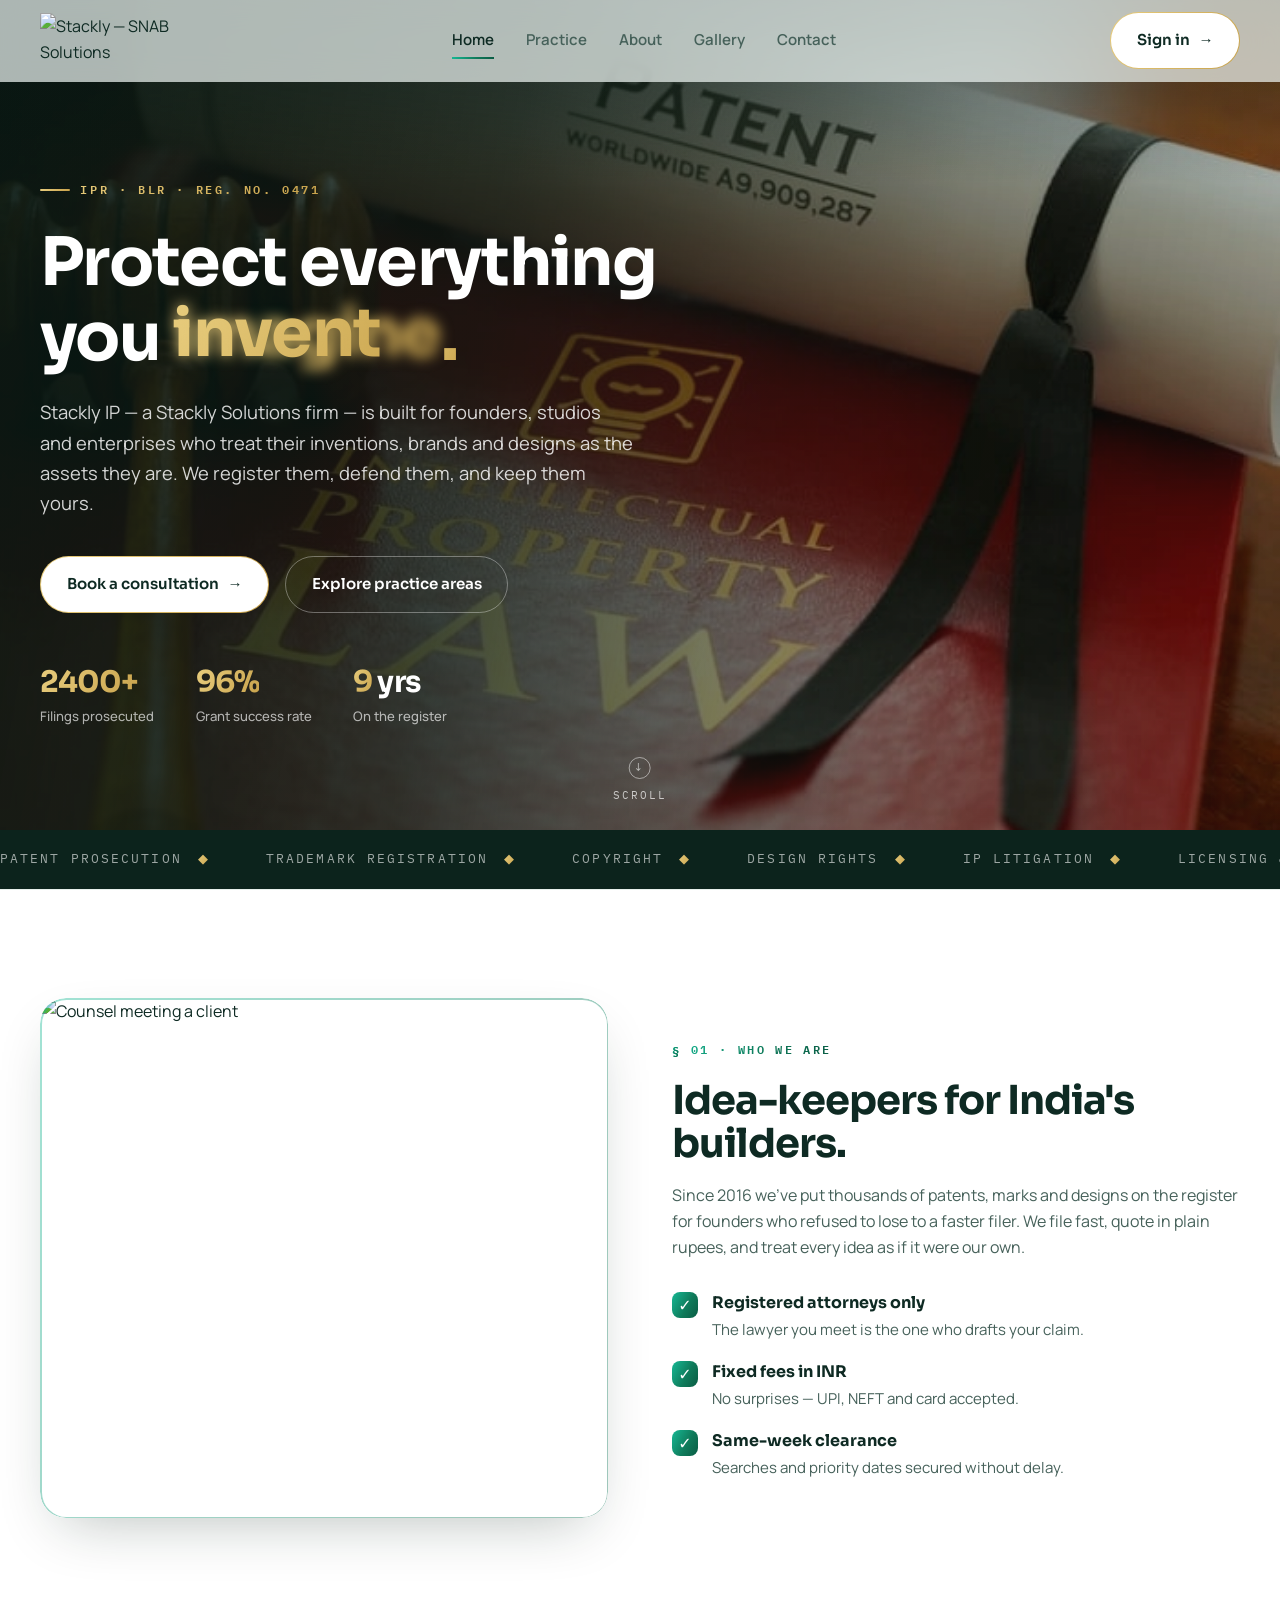
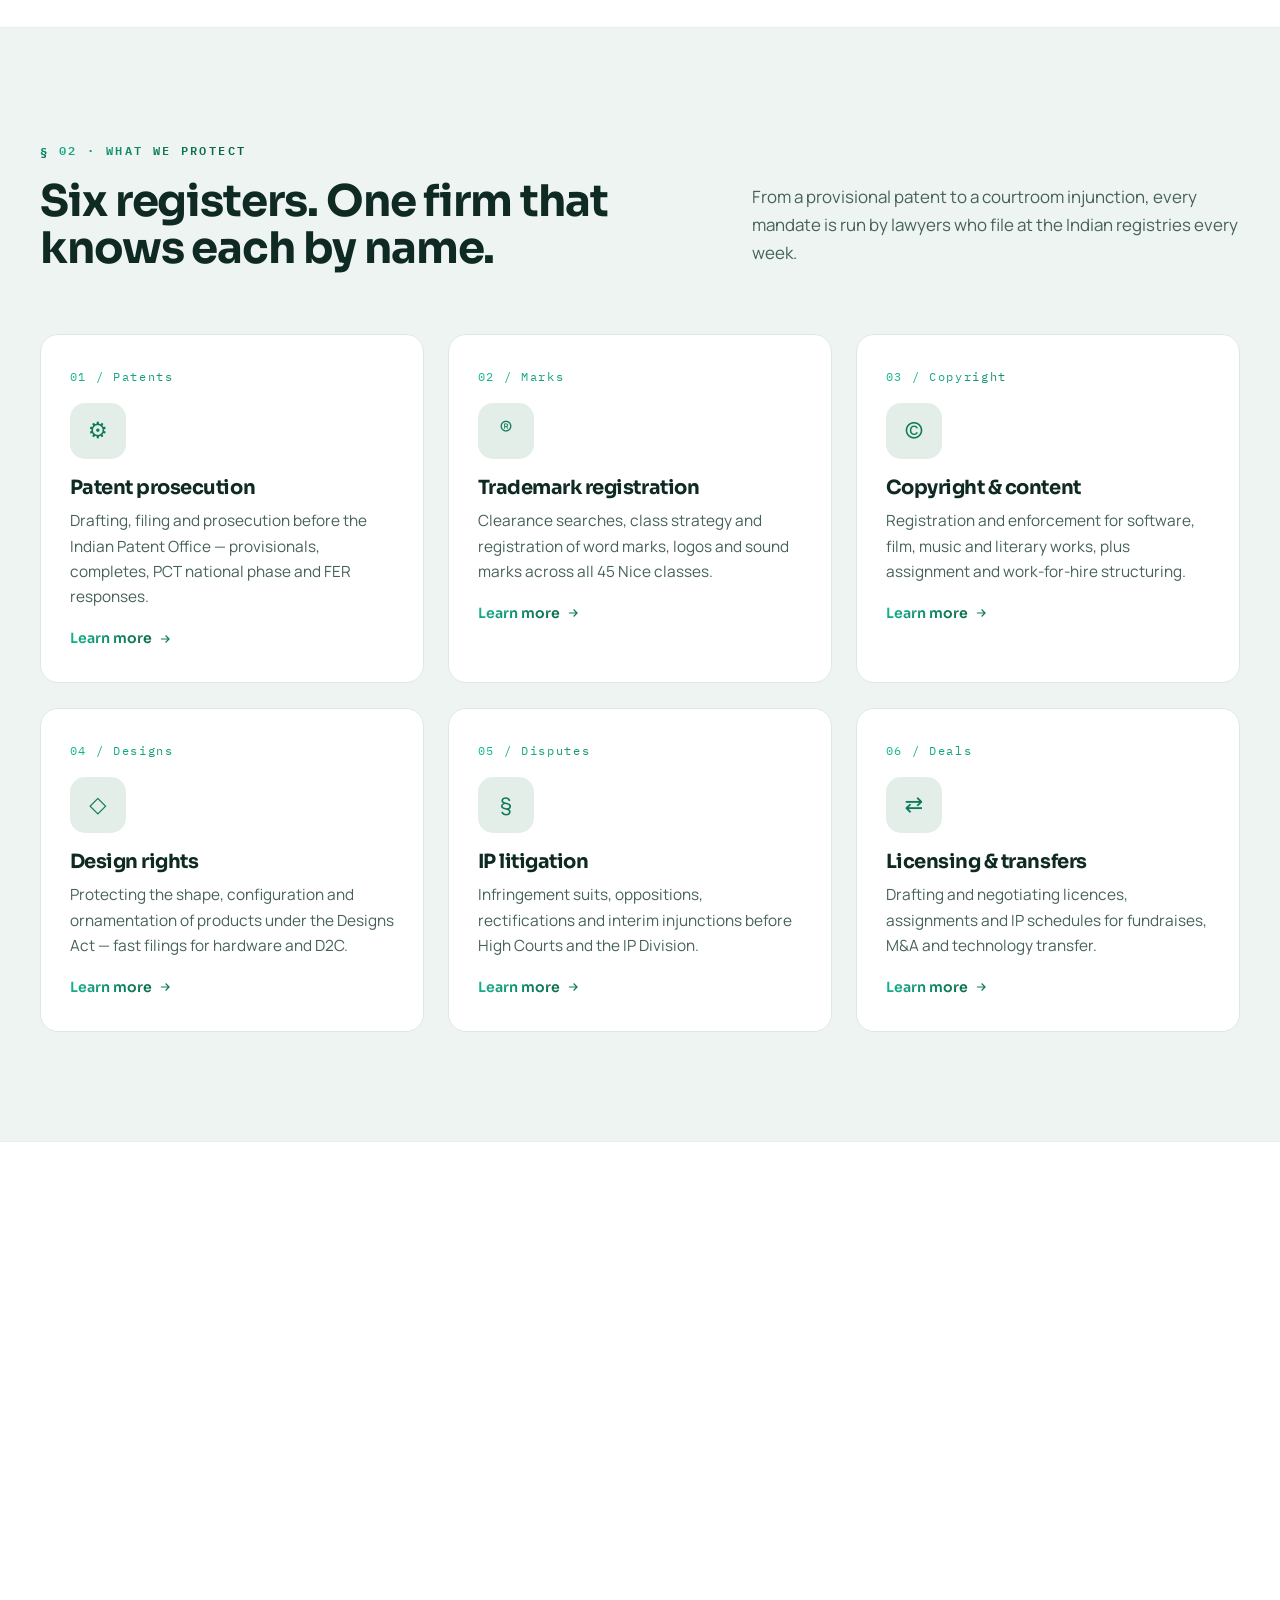
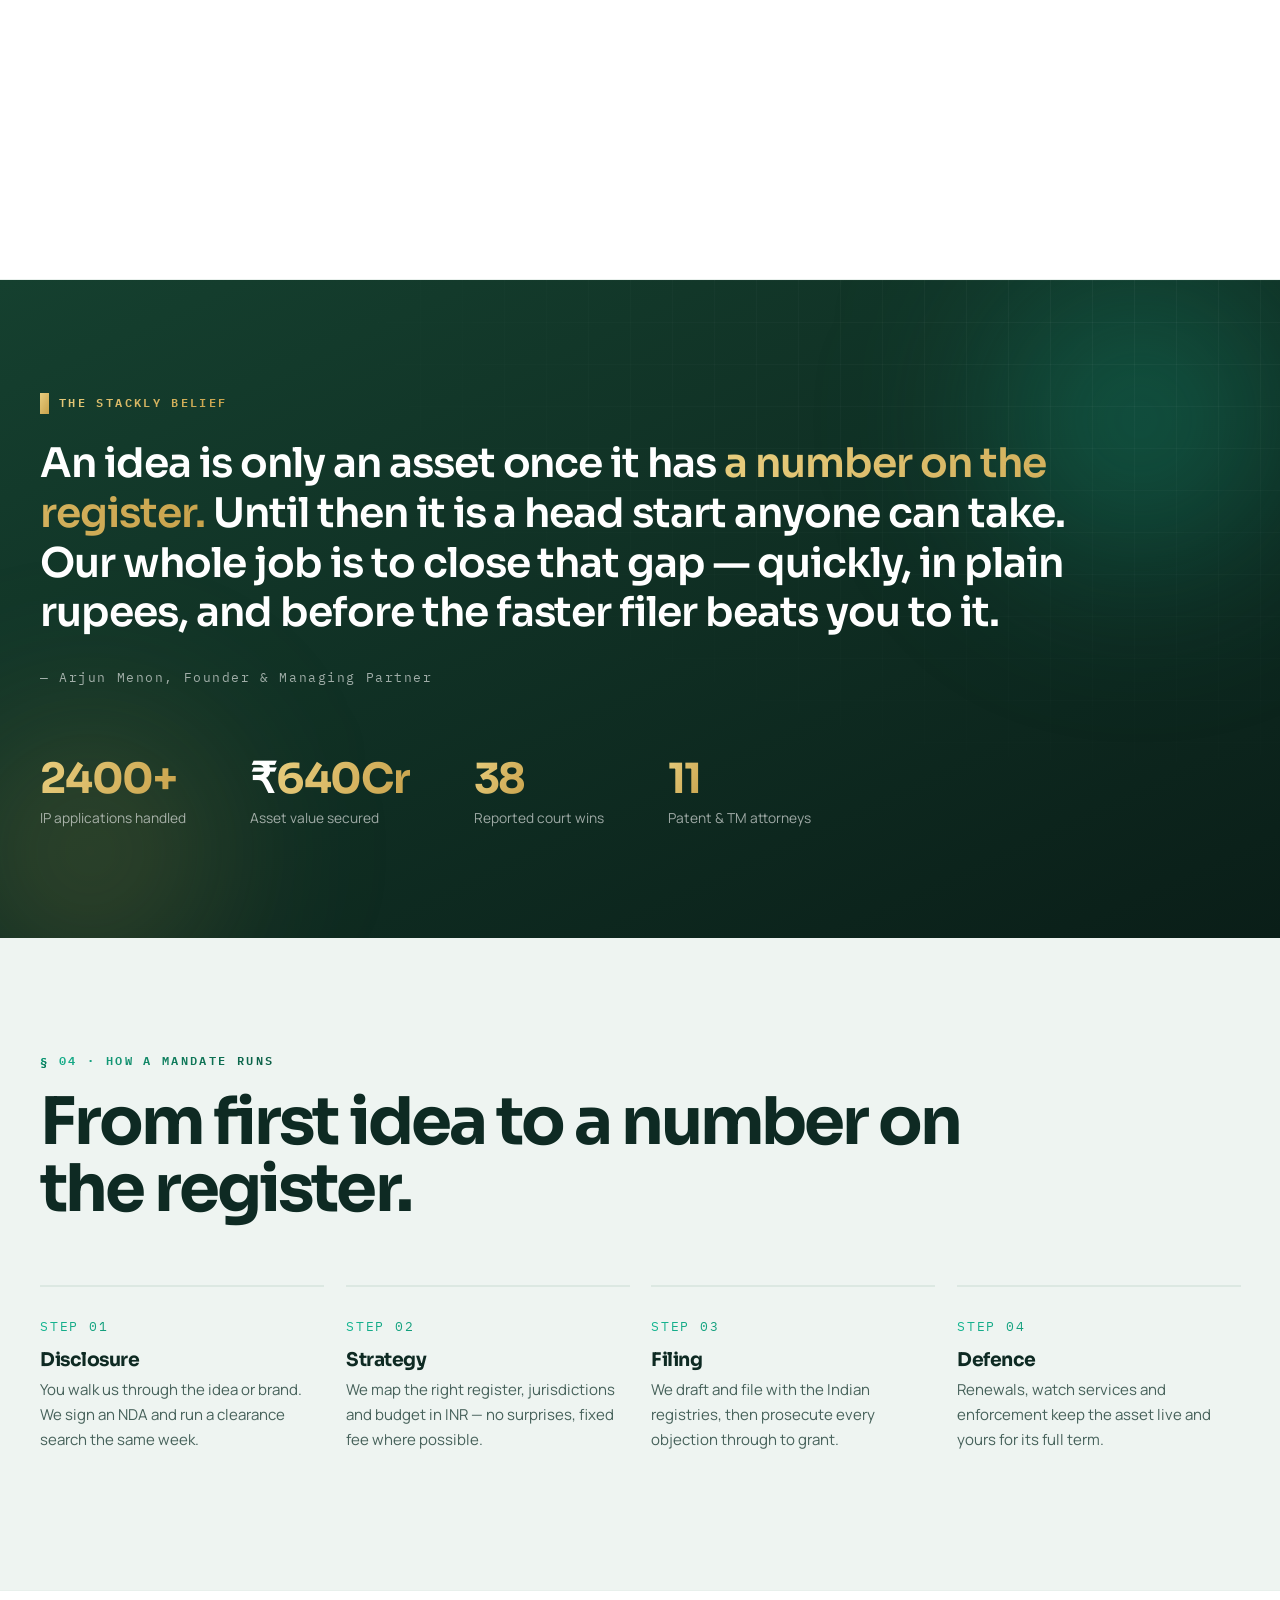
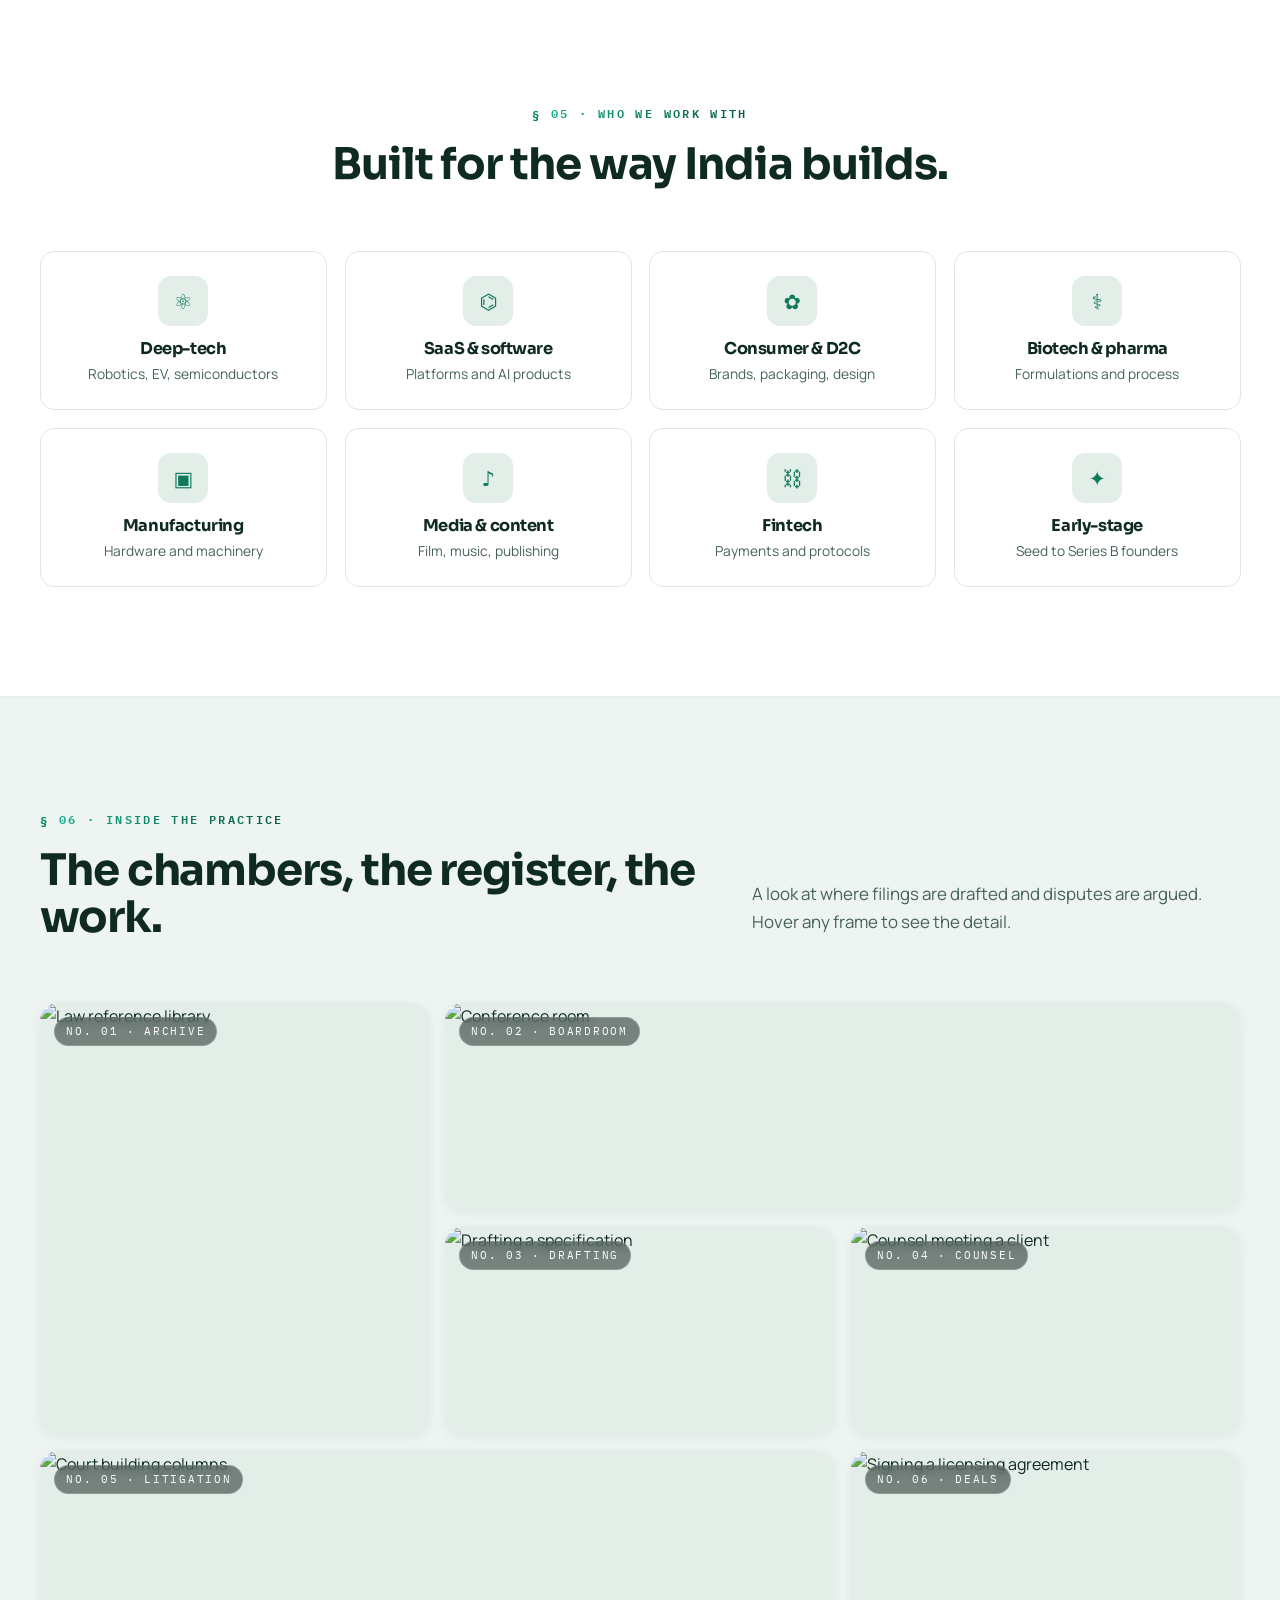
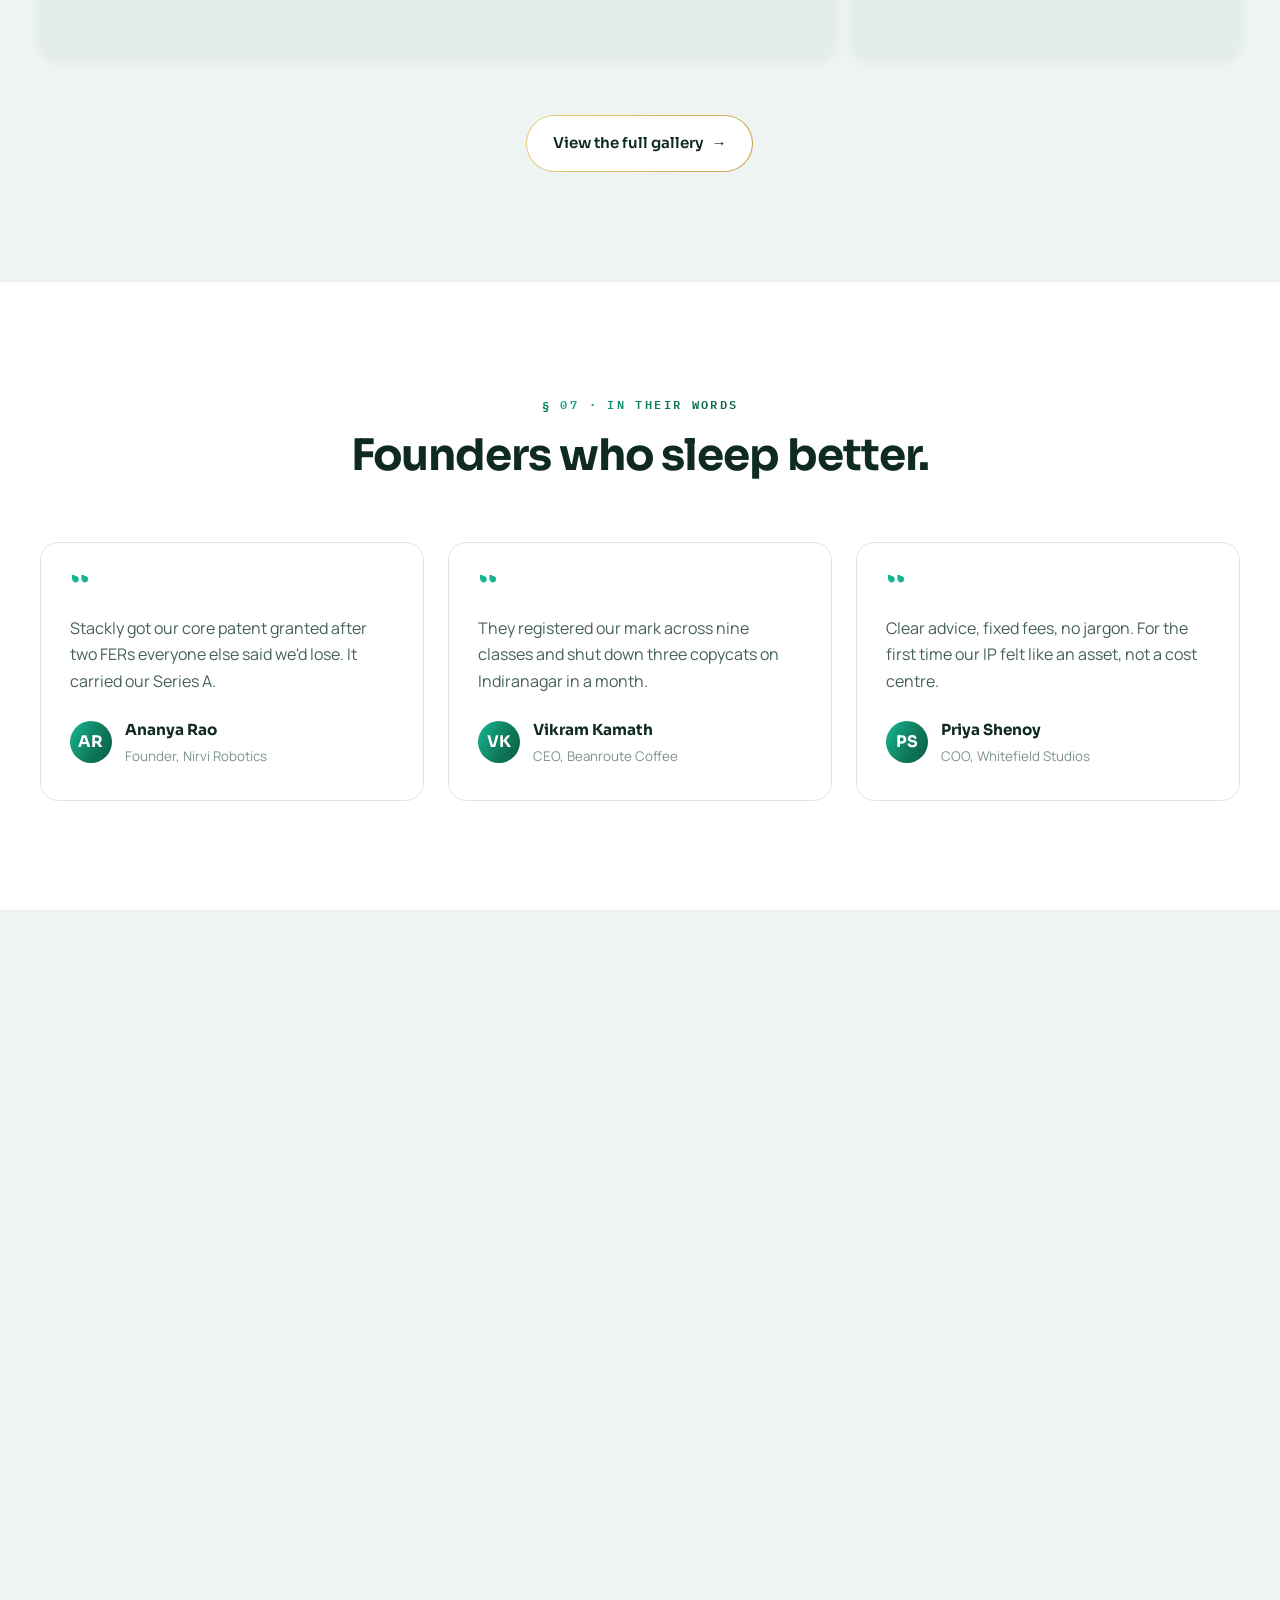
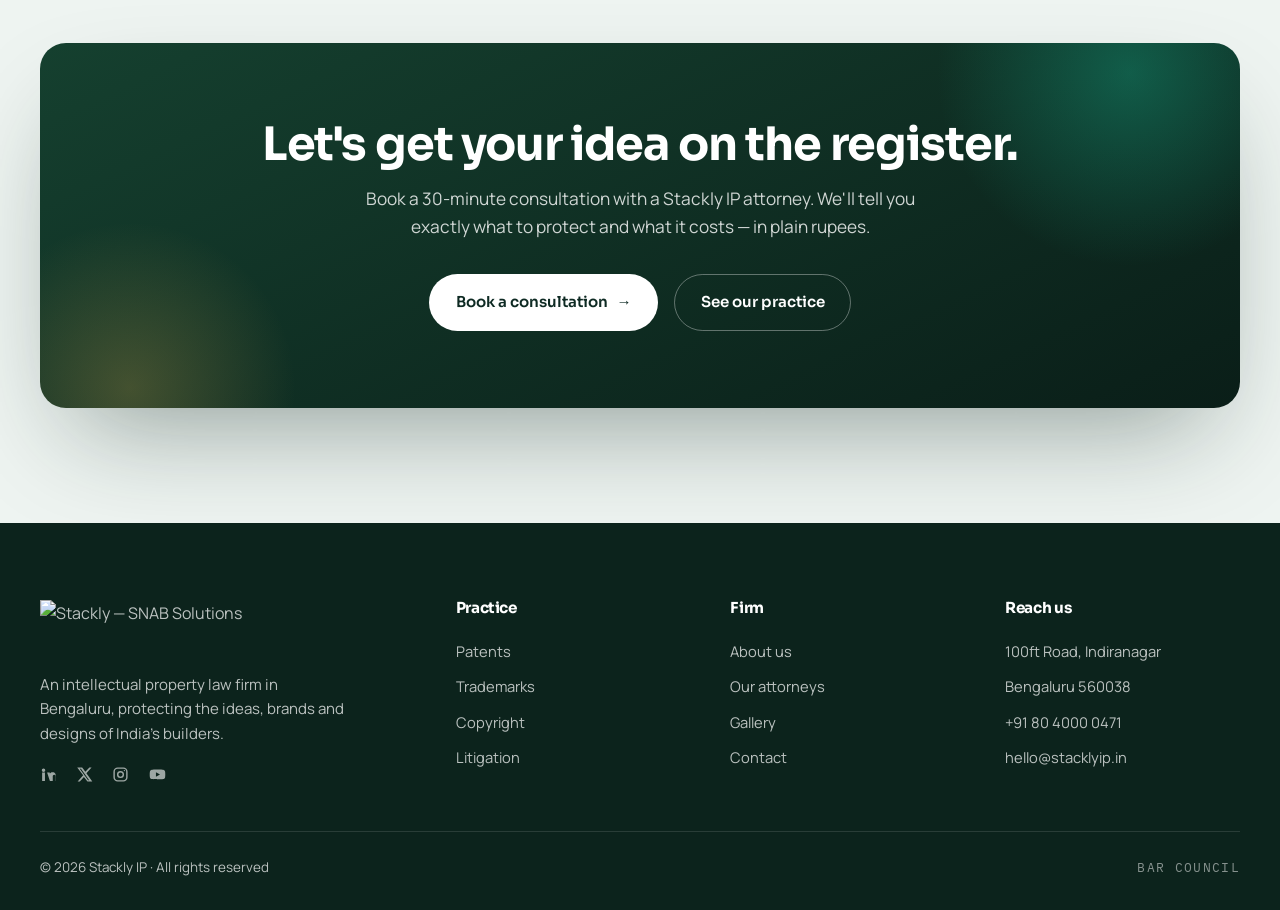
==== commit 9c9311fd: "update" ====
--- a/index.html
+++ b/index.html
@@ -3,8 +3,8 @@
 <head>
 <meta charset="UTF-8" />
 <meta name="viewport" content="width=device-width, initial-scale=1.0" />
-<title>Stackly IP — Intellectual Property Law Firm, Bengaluru</title>
-<meta name="description" content="Stackly IP, a SNAB Solutions firm — protecting patents, trademarks, copyright and designs for India's founders and enterprises from Bengaluru." />
+<title>Stackly IP — Intellectual Property Law Firm</title>
+<meta name="description" content="" />
 <link rel="preconnect" href="https://fonts.googleapis.com" />
 <link rel="preconnect" href="https://fonts.gstatic.com" crossorigin />
 <link href="https://fonts.googleapis.com/css2?family=Sora:wght@400;600;700;800&family=Manrope:wght@400;500;600;700&family=IBM+Plex+Mono:wght@400;500;600&display=swap" rel="stylesheet" />
@@ -57,7 +57,7 @@
     <div class="hero-copy">
       <span class="eyebrow on-dark hero-tag">IPR · BLR · Reg. No. 0471</span>
       <h1>Protect everything you <span class="rotator" aria-label="imagine"><span class="rw active">imagine</span><span class="rw">invent</span><span class="rw">build</span><span class="rw">brand</span><span class="rw">design</span></span><span class="accent">.</span></h1>
-      <p class="lead">Stackly IP — a SNAB Solutions firm — is built for founders, studios and enterprises who treat their inventions, brands and designs as the assets they are. We register them, defend them, and keep them yours.</p>
+      <p class="lead">Stackly IP — a Stackly Solutions firm — is built for founders, studios and enterprises who treat their inventions, brands and designs as the assets they are. We register them, defend them, and keep them yours.</p>
       <div class="hero-actions">
         <a href="contact.html" class="btn btn--gold">Book a consultation <span class="ico">→</span></a>
         <a href="practice.html" class="btn btn--ghost">Explore practice areas</a>
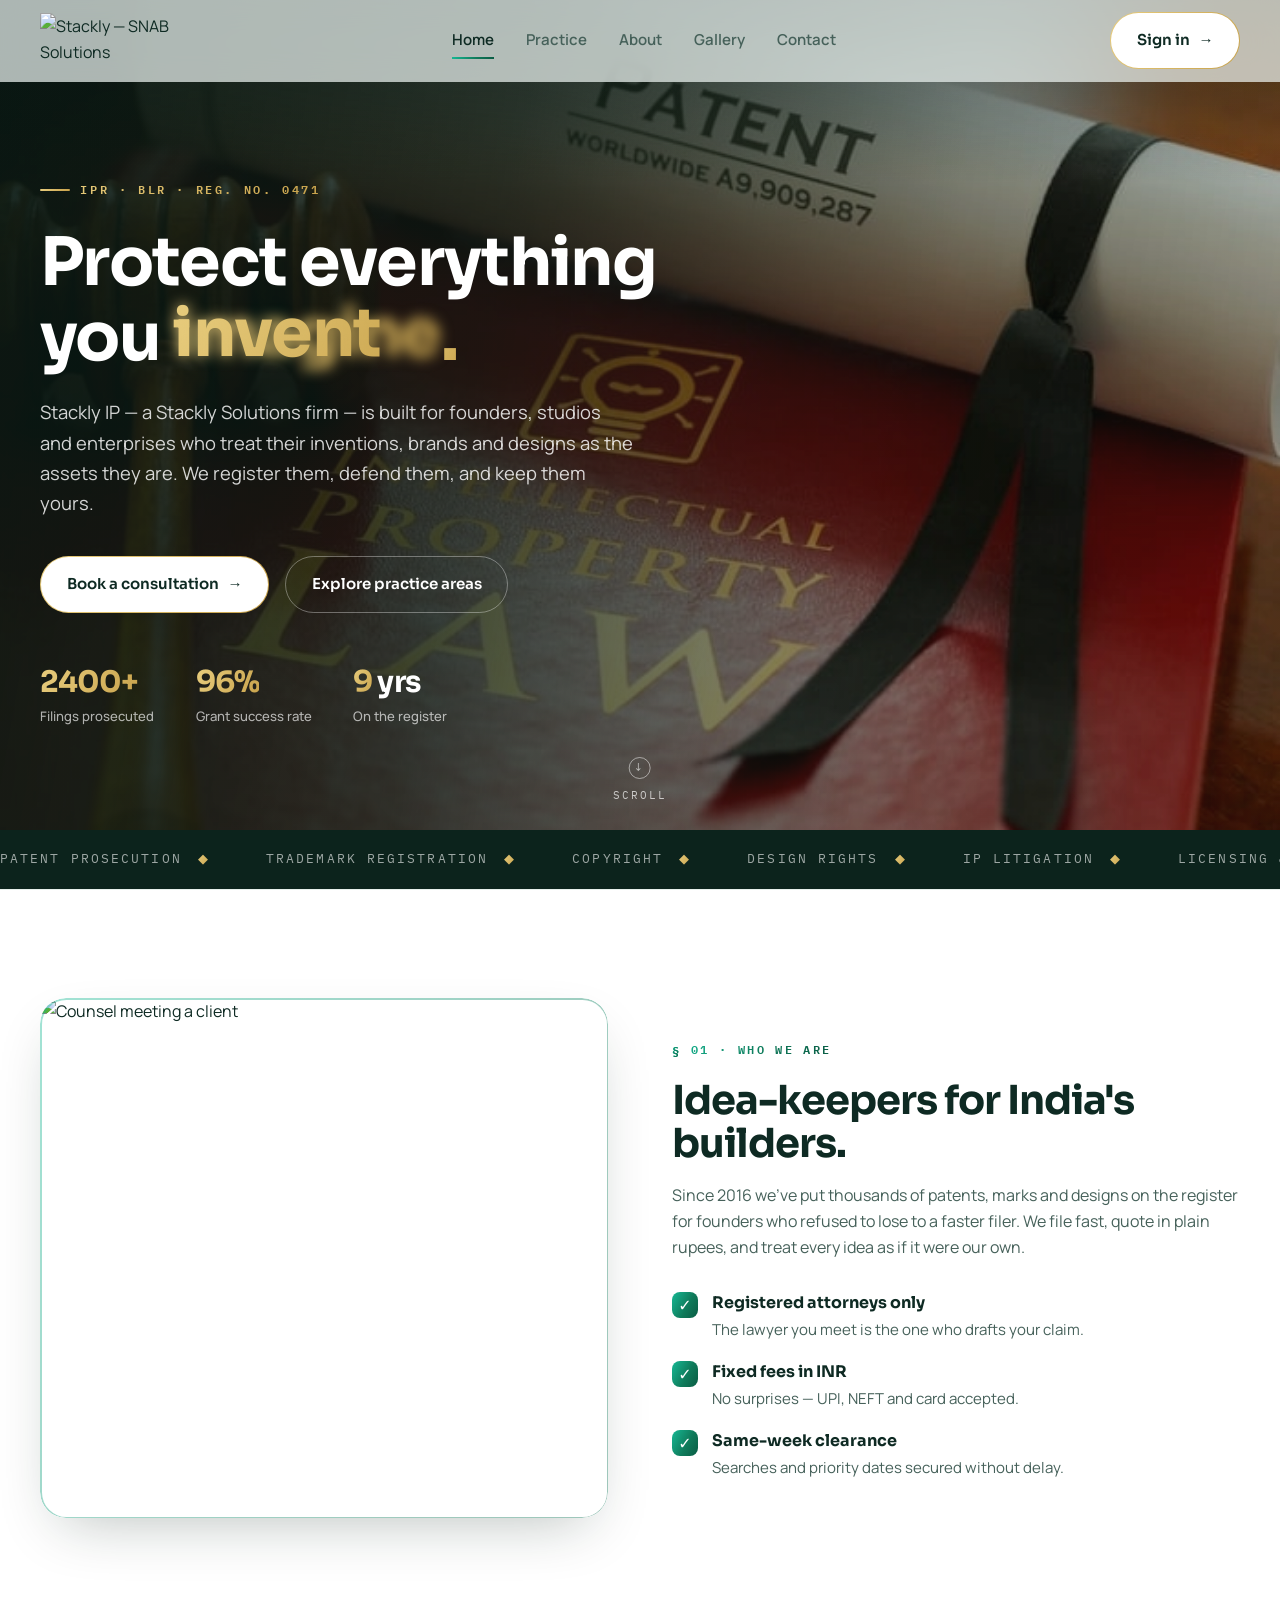
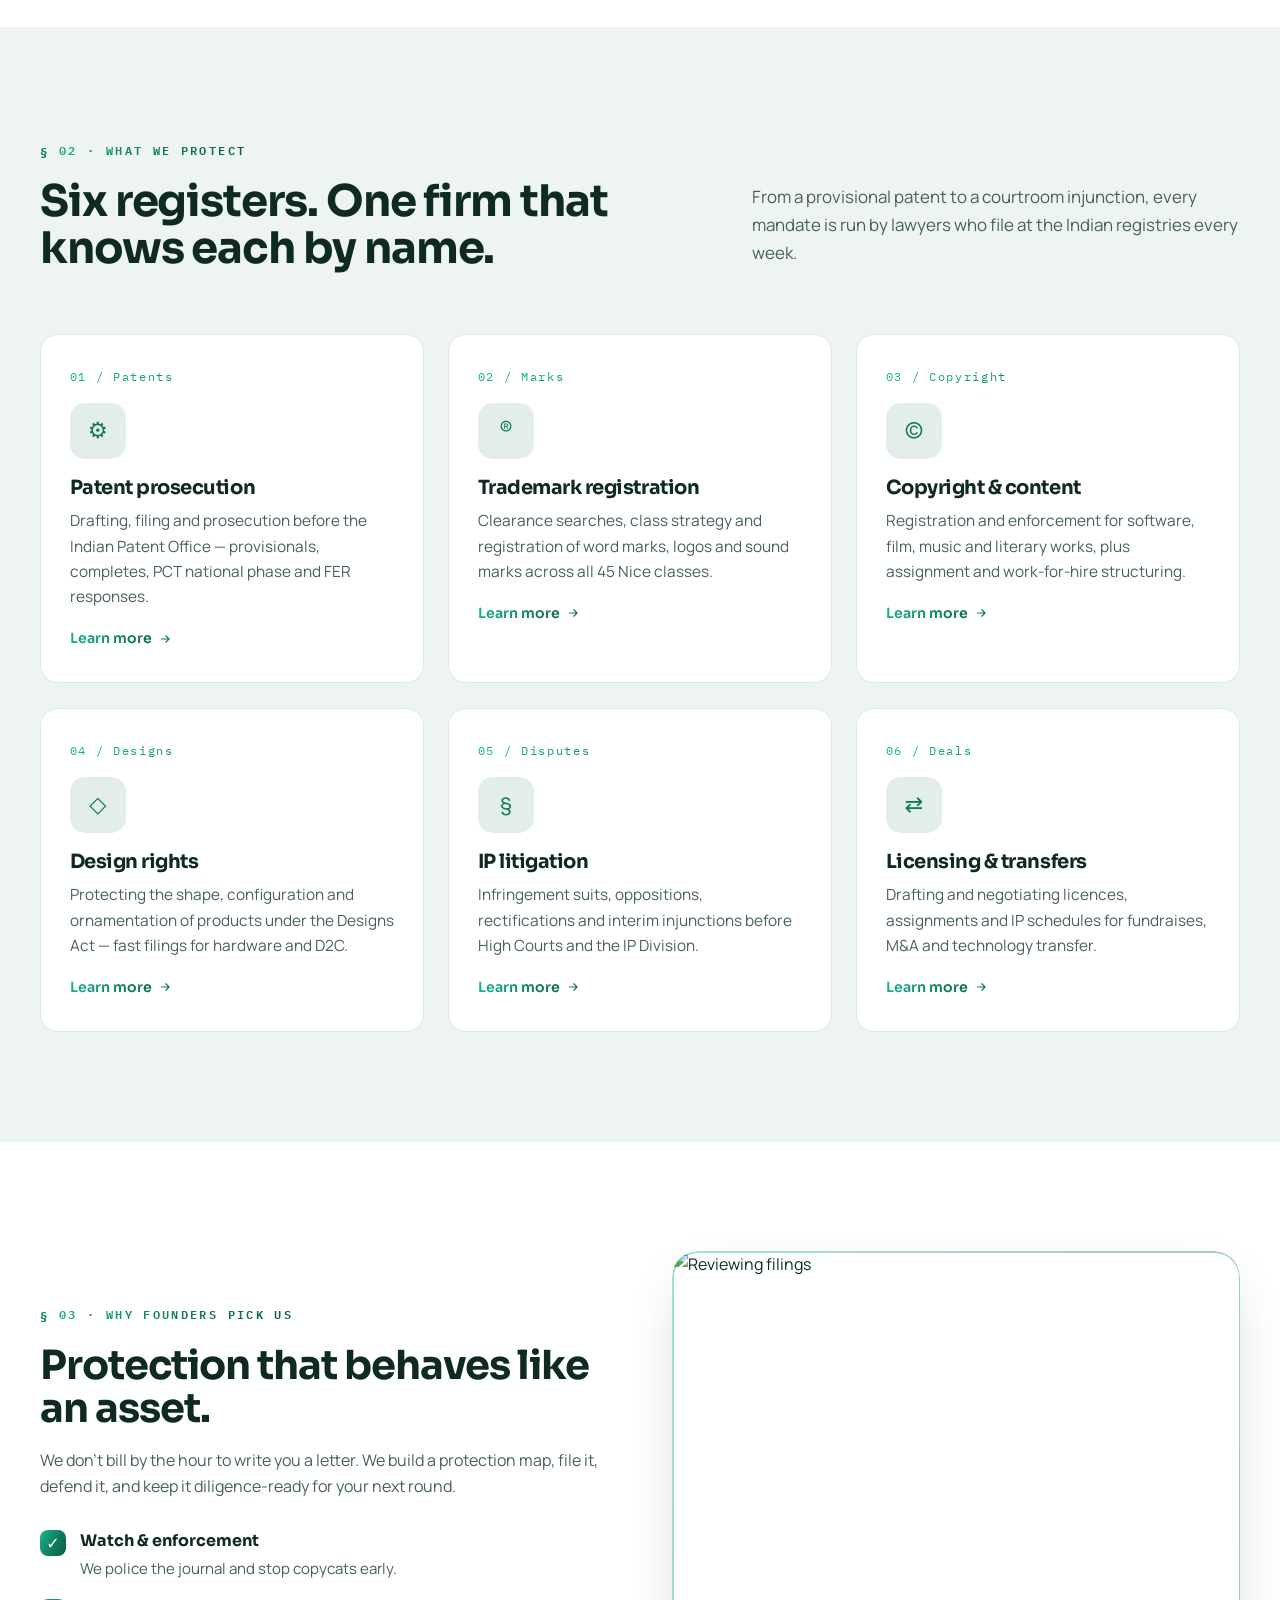
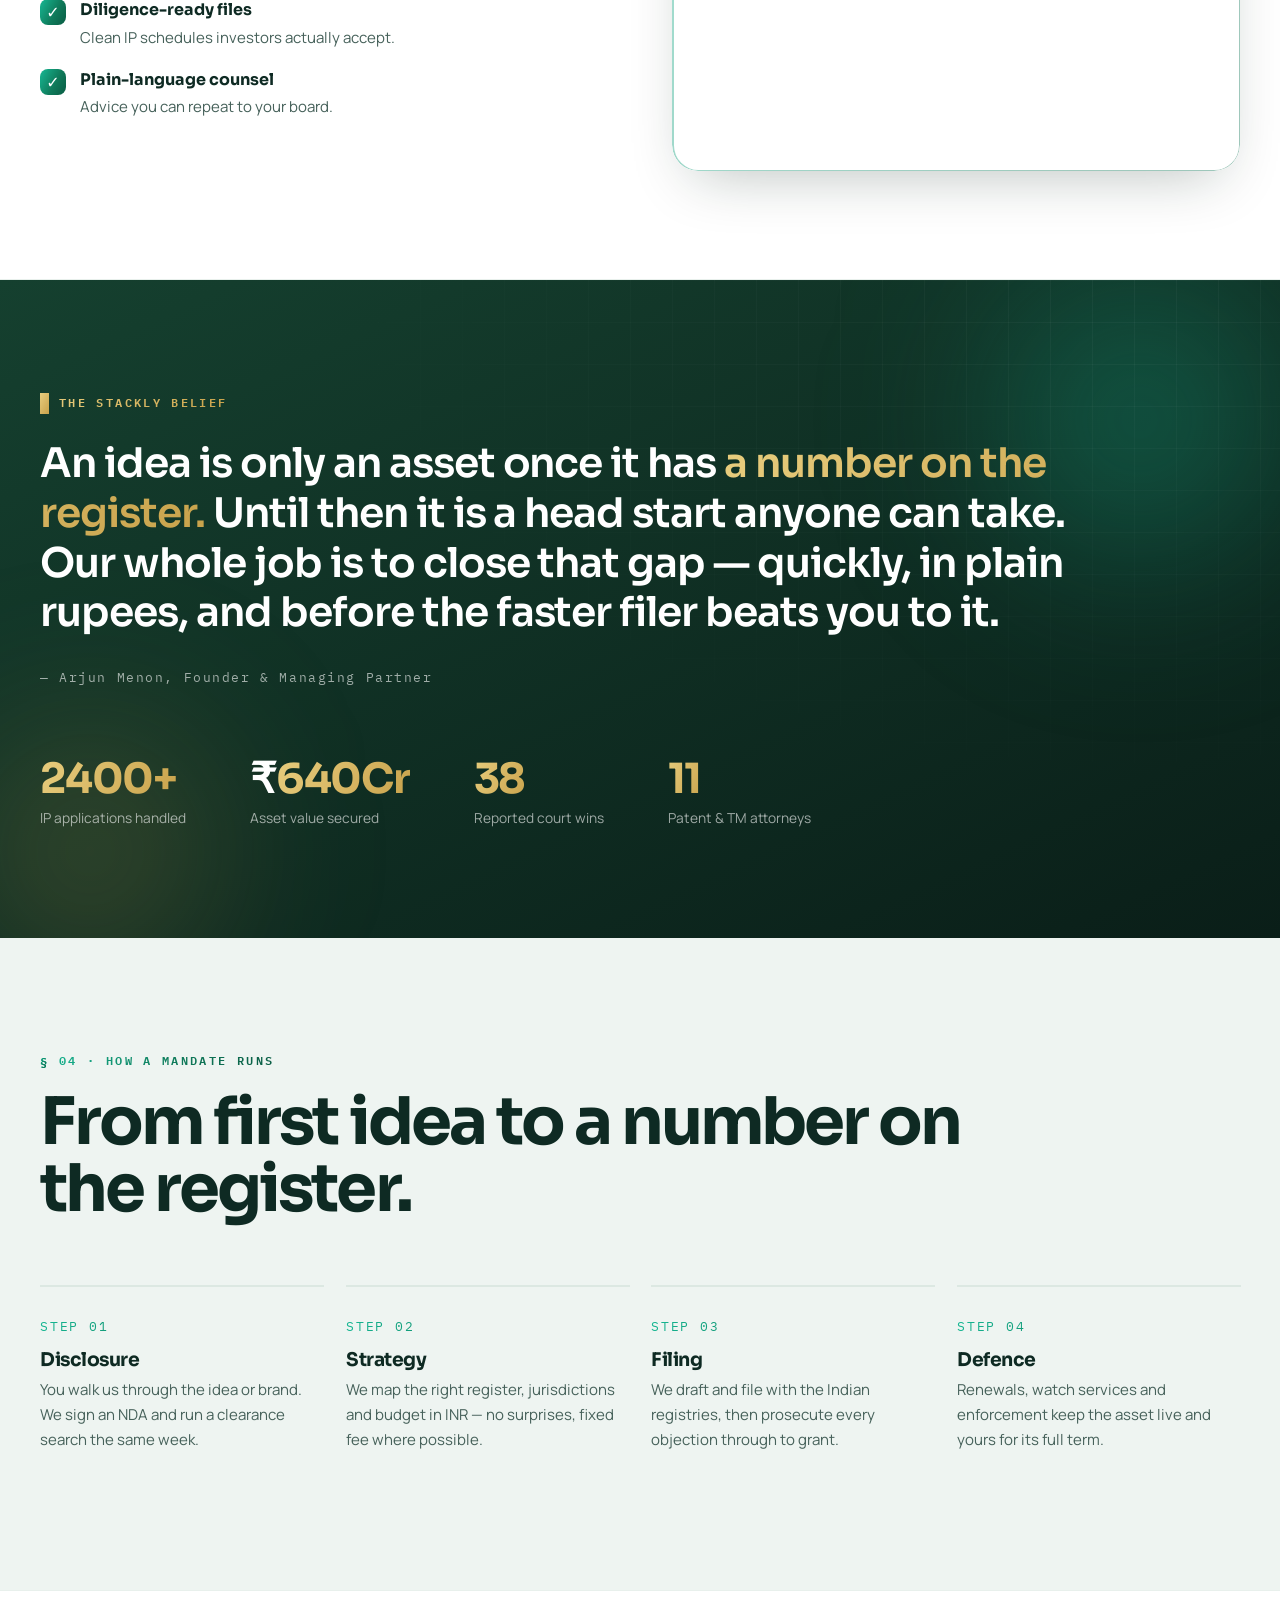
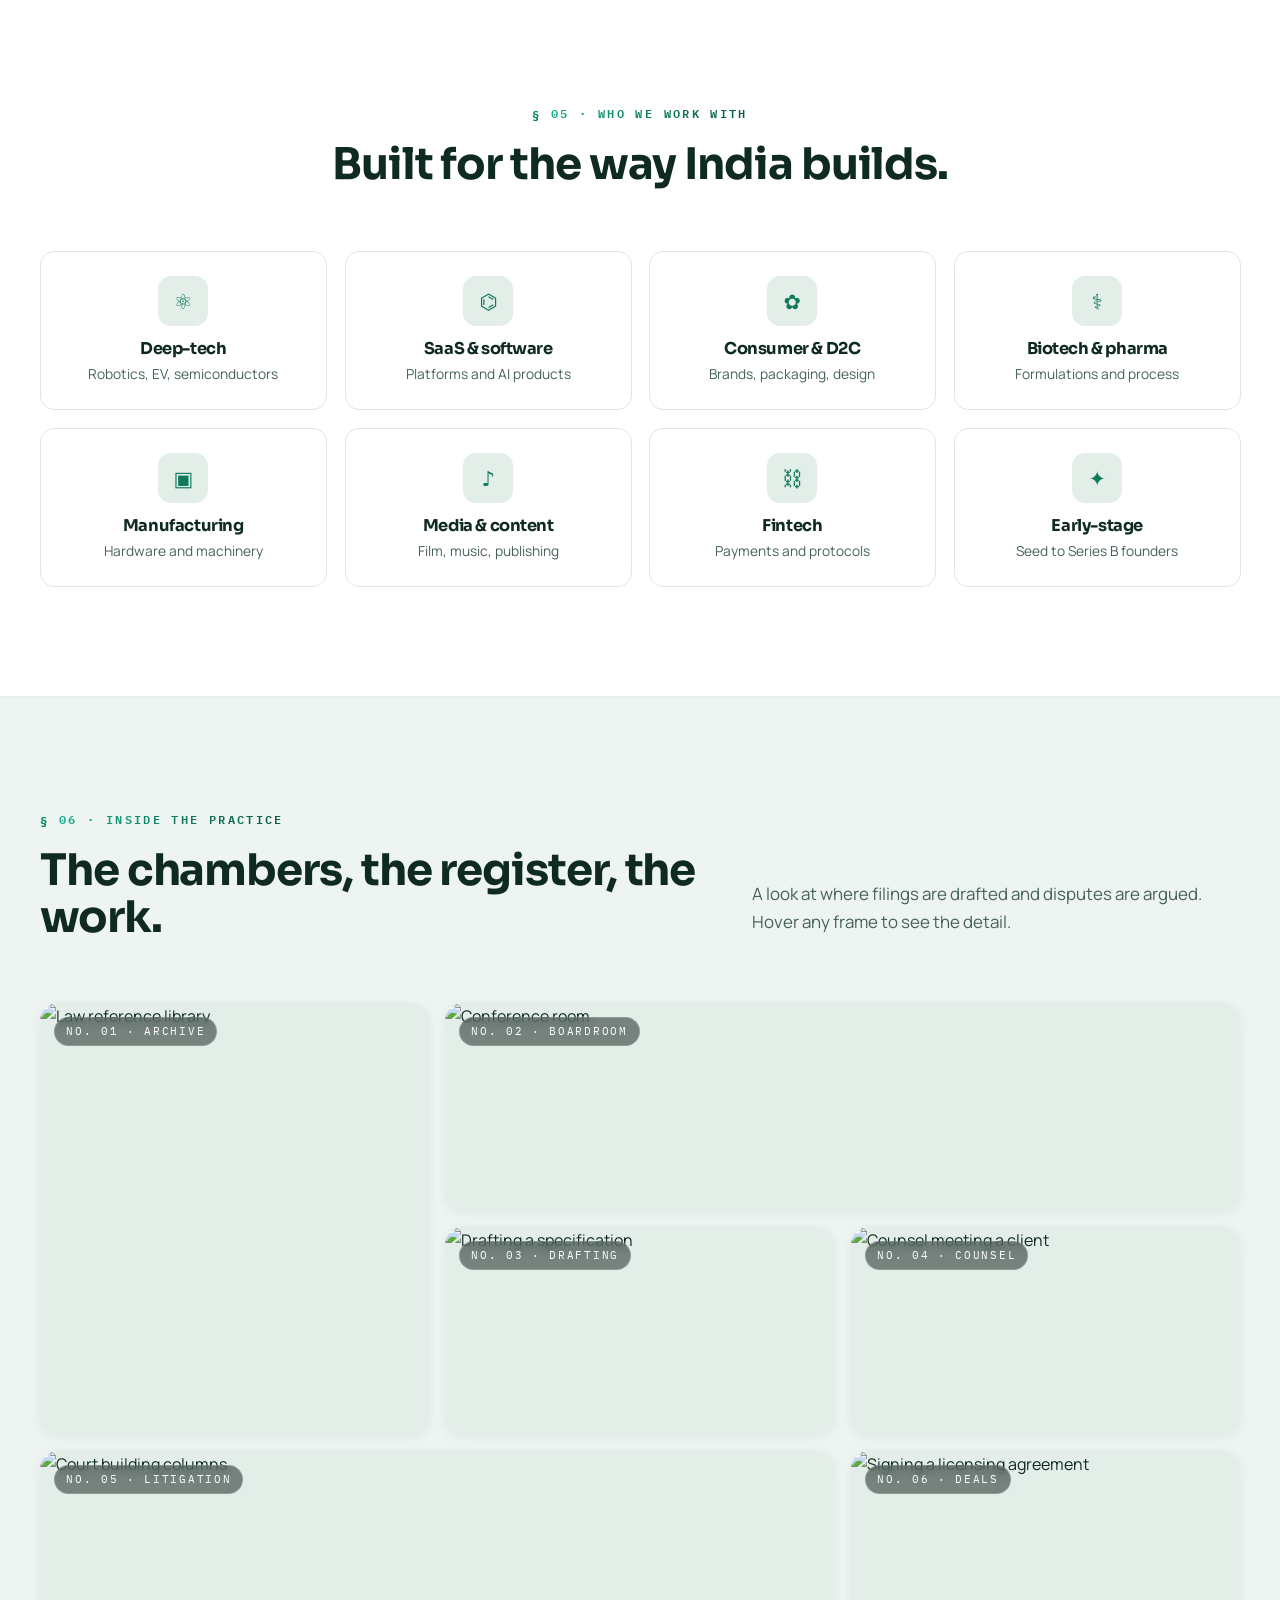
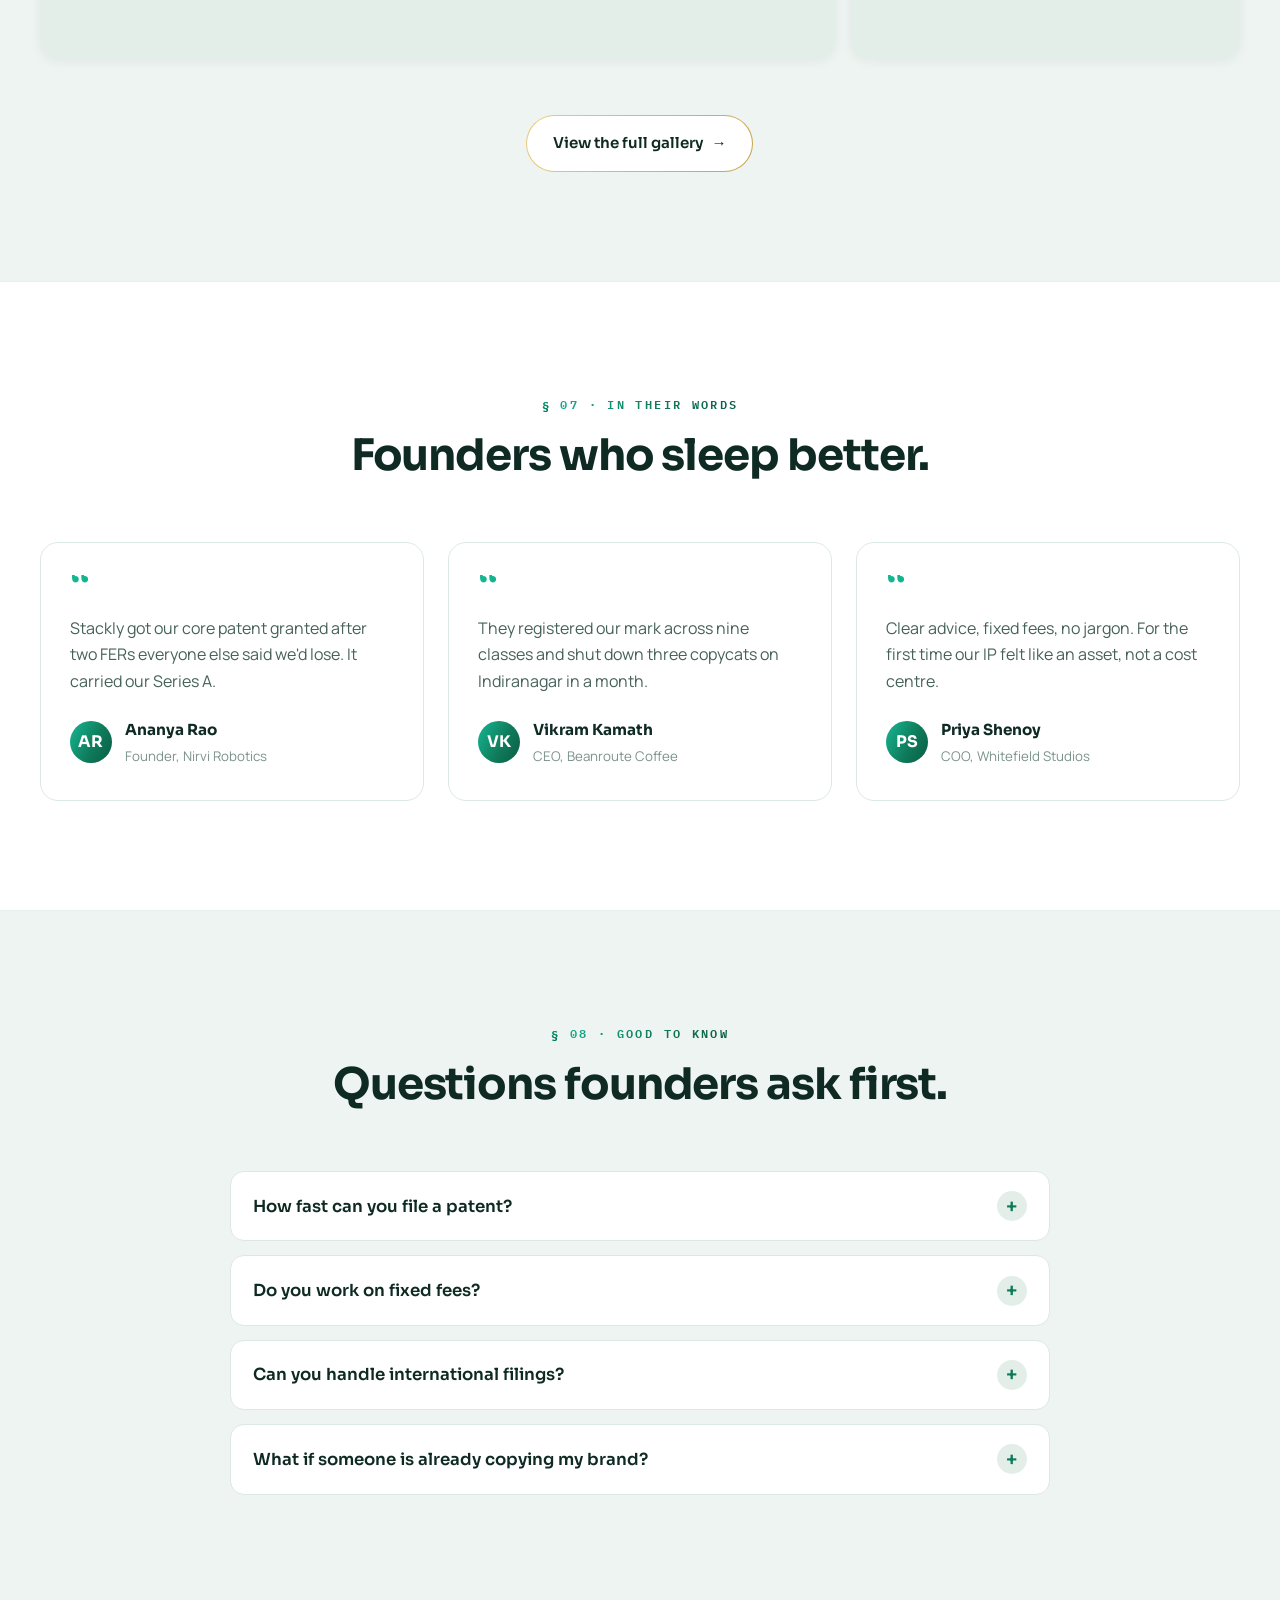
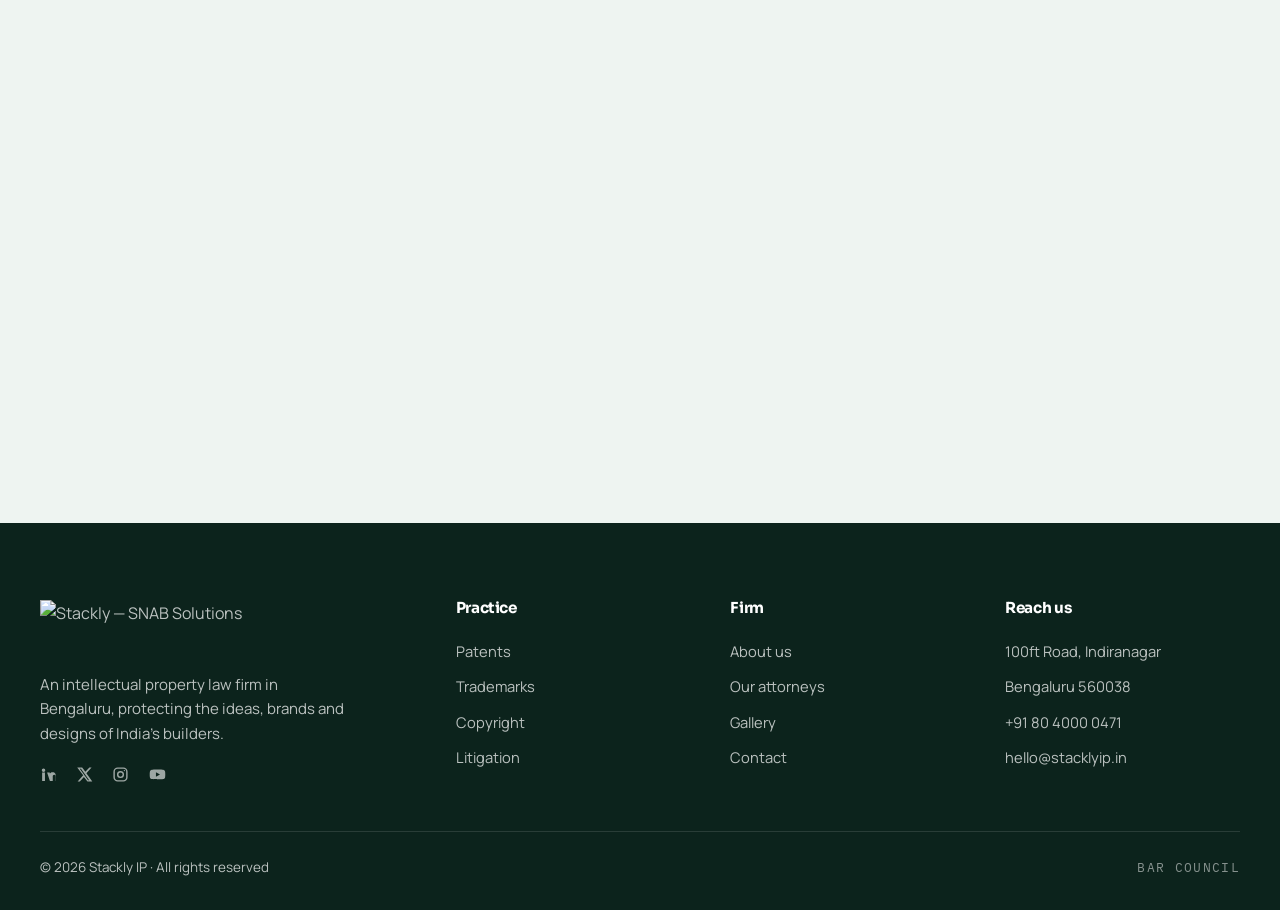
==== commit 73af76dd: "update" ====
--- a/index.html
+++ b/index.html
@@ -45,7 +45,7 @@
   </div>
   <div class="mn-foot">
 
-    <a href="Signin.html" class="btn">Sign in<span class="ico">→</span></a>
+    <a href="signin.html" class="btn">Sign in<span class="ico">→</span></a>
   </div>
 </nav>
 
